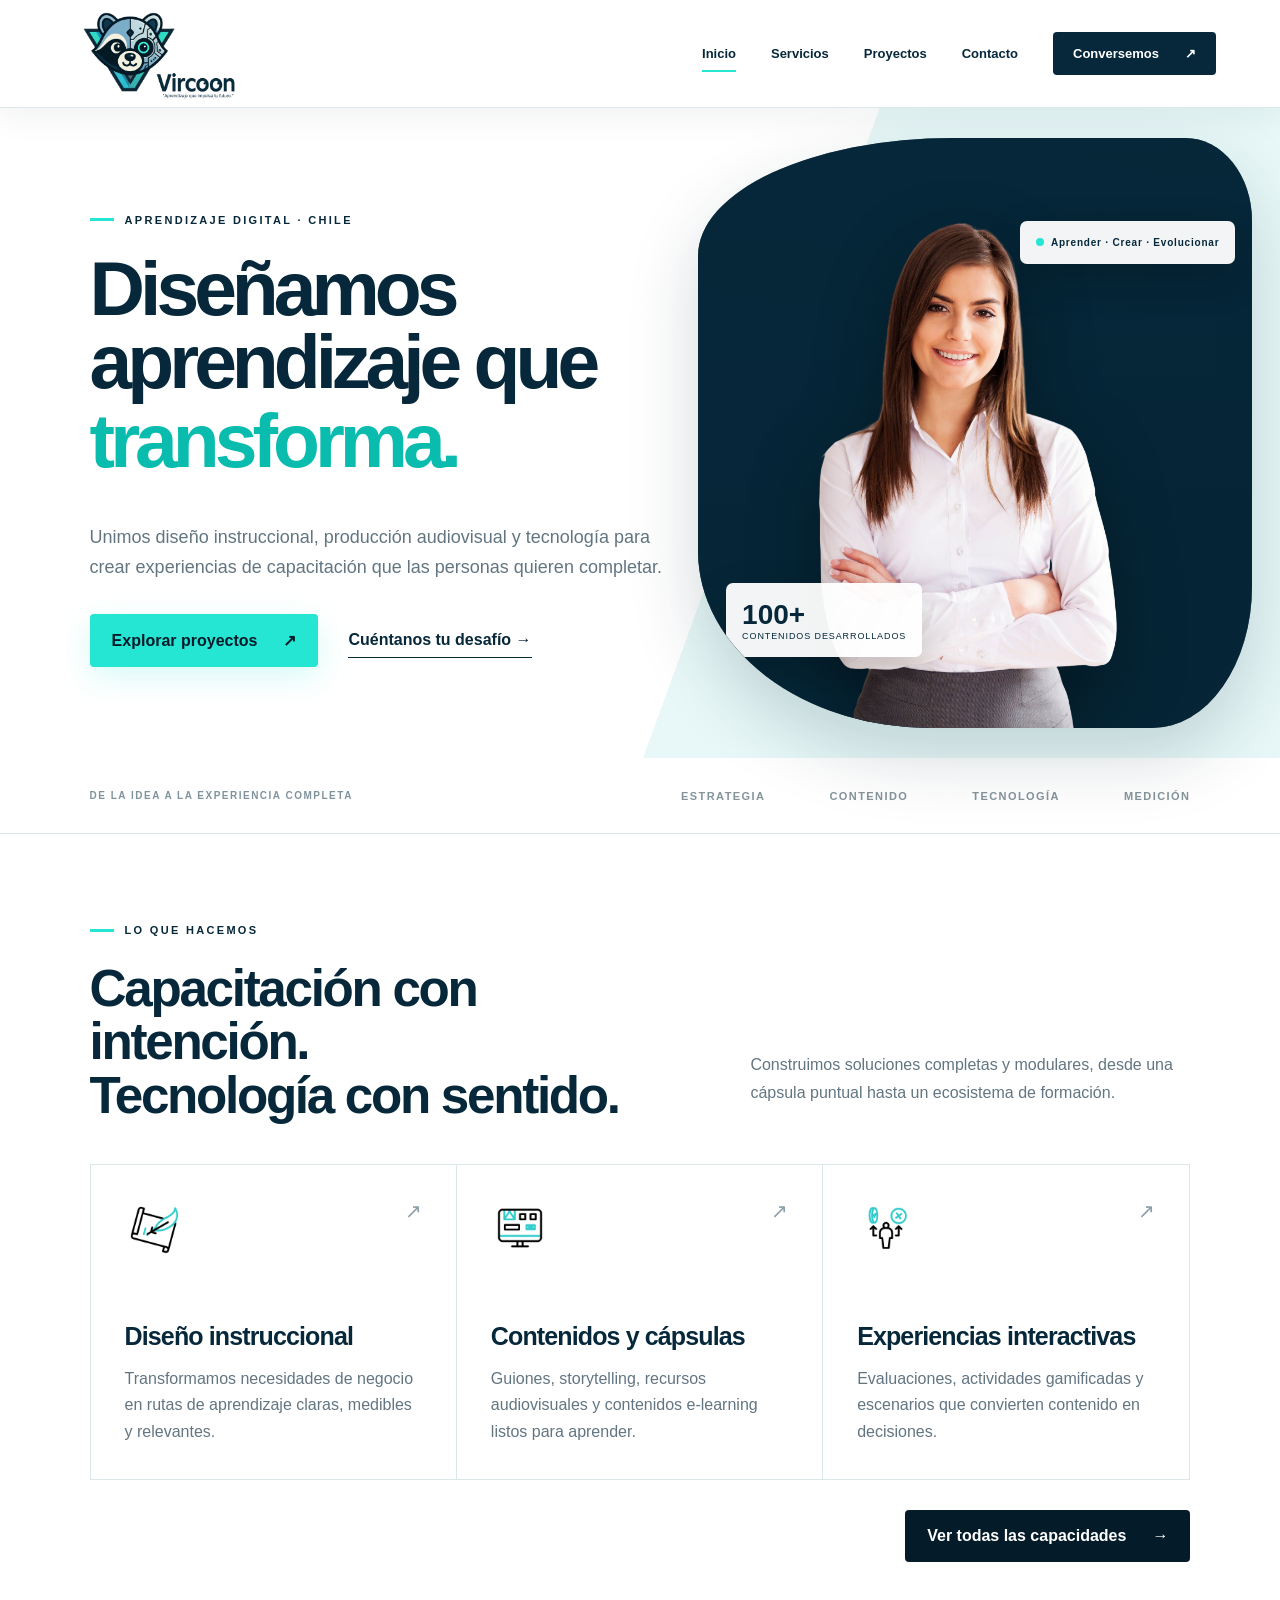
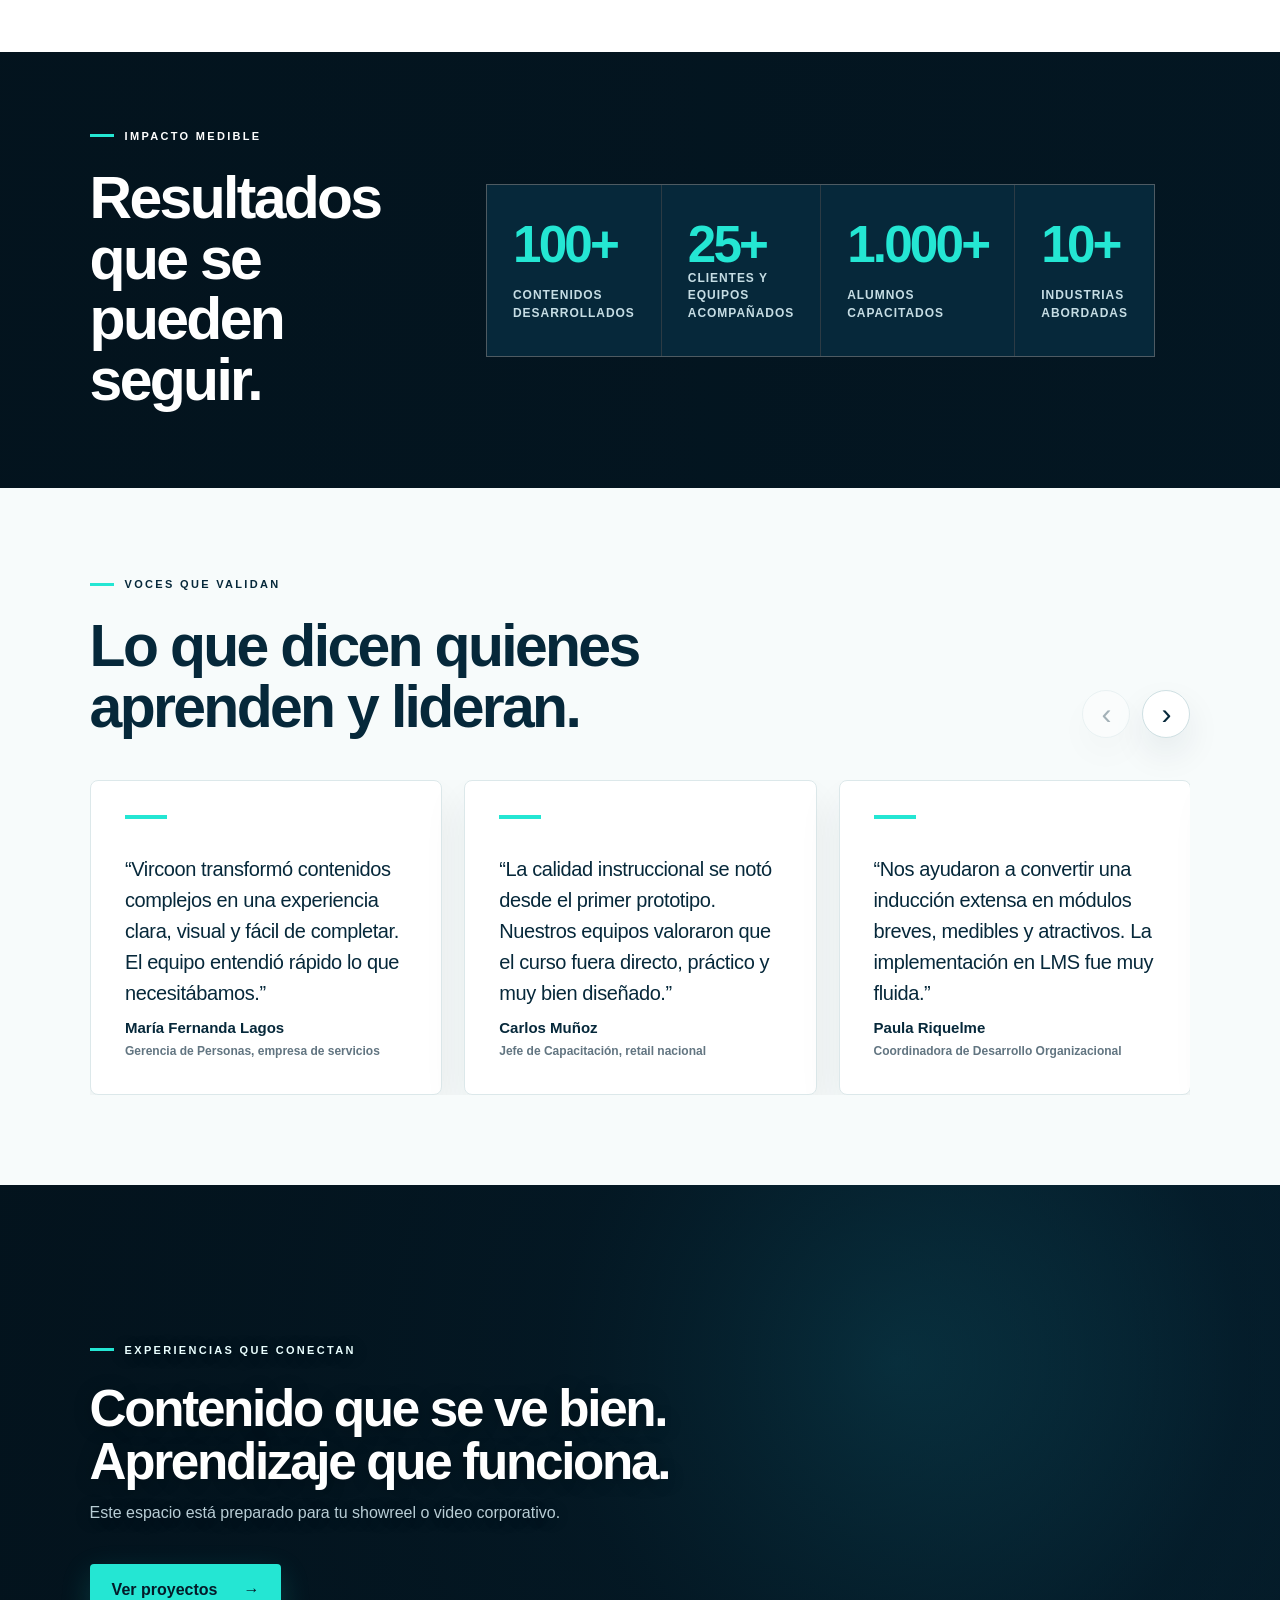
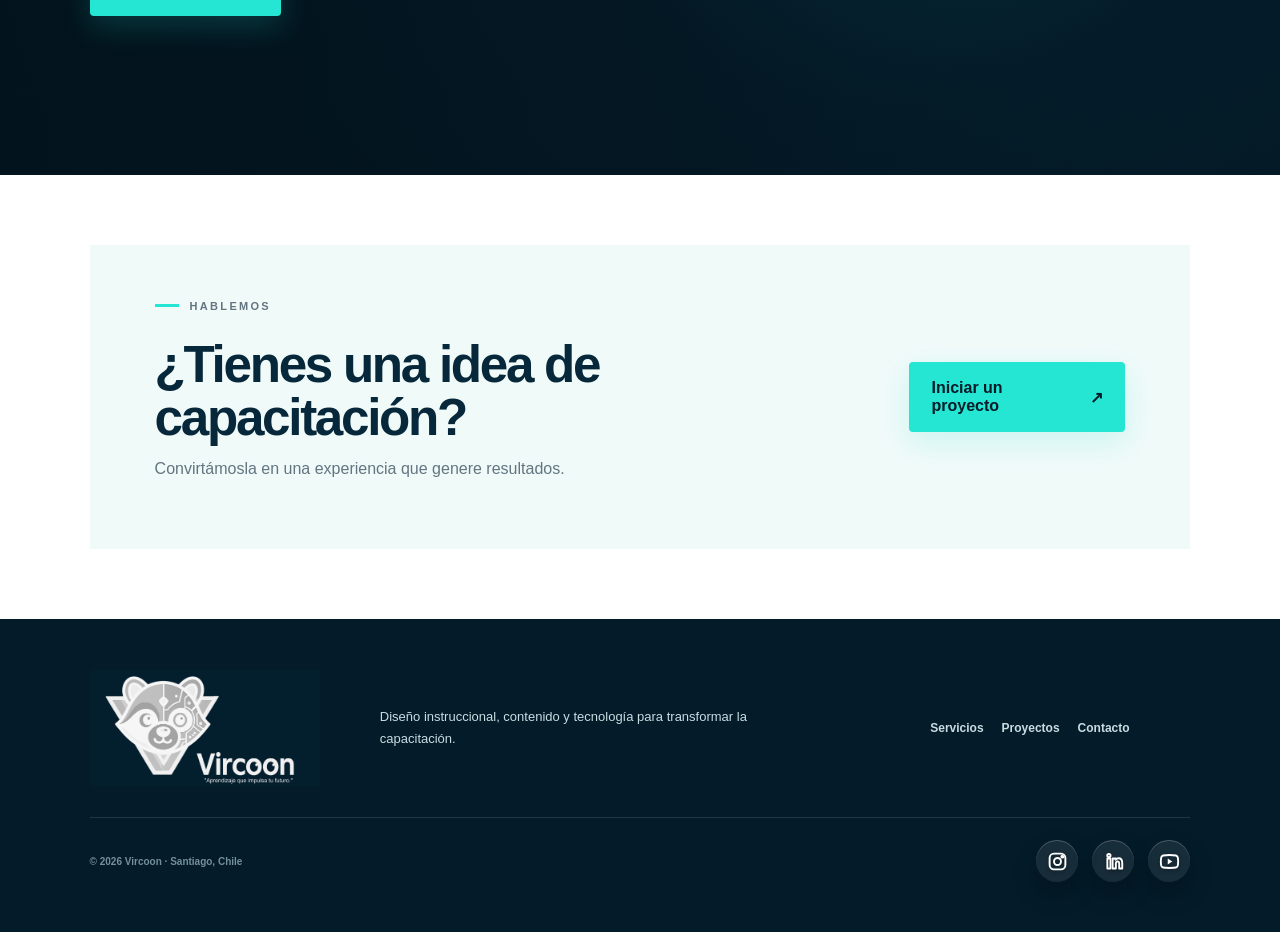
==== index.html @ 0730513b "PrimerCommit" ====
<!doctype html><html lang="es"><head><meta charset="utf-8"><meta name="viewport" content="width=device-width,initial-scale=1"><title>Vircoon | Aprendizaje que impulsa tu futuro</title><meta name="description" content="Diseño instruccional, contenidos, gamificación y tecnología para capacitación corporativa."><link rel="stylesheet" href="css/styles.css"><link rel="icon" href="images/vircoon-logo.png"></head><body><div class="site-wrap">
<header class="site-header"><a href="index.html" class="brand"><img src="images/vircoon-logo.png" alt="Vircoon — Aprendizaje que impulsa tu futuro"></a><button class="menu-button" aria-expanded="false" aria-label="Abrir menú"><span></span><span></span></button><nav aria-label="Navegación principal"><a class="active" href="index.html">Inicio</a><a href="servicios.html">Servicios</a><a href="proyectos.html">Proyectos</a><a href="contacto.html">Contacto</a><a class="nav-cta" href="contacto.html">Conversemos <span>↗</span></a></nav></header>
<main><section class="hero"><div class="hero-copy reveal"><p class="eyebrow"><span></span> APRENDIZAJE DIGITAL · CHILE</p><h1>Diseñamos aprendizaje que <em><span class="rotating-word" aria-live="polite"><span class="rotating-word-current">transforma.</span></span></em></h1><p class="lead">Unimos diseño instruccional, producción audiovisual y tecnología para crear experiencias de capacitación que las personas quieren completar.</p><div class="actions"><a class="button primary" href="proyectos.html">Explorar proyectos <span>↗</span></a><a class="text-link" href="contacto.html">Cuéntanos tu desafío <span>→</span></a></div></div><div class="hero-stage reveal delay"><video class="hero-background-video" autoplay muted loop playsinline aria-hidden="true"><source src="videos/hero-office.mp4" type="video/mp4"></video><img class="hero-person" src="images/vircoon-hero-person.png" alt="Profesional de Vircoon"><div class="floating-tag tag-one"><b>100+</b><span>contenidos desarrollados</span></div><div class="floating-tag tag-two"><i></i> Aprender · Crear · Evolucionar</div></div></section>
<section class="trust-strip"><p>De la idea a la experiencia completa</p><div><span>ESTRATEGIA</span><span>CONTENIDO</span><span>TECNOLOGÍA</span><span>MEDICIÓN</span></div></section>
<section class="section compact"><div class="section-heading"><div><p class="eyebrow"><span></span> LO QUE HACEMOS</p><h2>Capacitación con intención.<br>Tecnología con sentido.</h2></div><p>Construimos soluciones completas y modulares, desde una cápsula puntual hasta un ecosistema de formación.</p></div><div class="capability-grid"><article class="capability-card"><div class="card-top"><img class="card-icon" src="images/icon-diseno-instruccional.gif" alt="Icono de diseño instruccional"><span>↗</span></div><h3>Diseño instruccional</h3><p>Transformamos necesidades de negocio en rutas de aprendizaje claras, medibles y relevantes.</p></article><article class="capability-card"><div class="card-top"><img class="card-icon" src="images/icon-contenidos-capsulas.gif" alt="Icono de contenidos y cápsulas"><span>↗</span></div><h3>Contenidos y cápsulas</h3><p>Guiones, storytelling, recursos audiovisuales y contenidos e-learning listos para aprender.</p></article><article class="capability-card"><div class="card-top"><img class="card-icon" src="images/icon-experiencias-interactivas.gif" alt="Icono de experiencias interactivas"><span>↗</span></div><h3>Experiencias interactivas</h3><p>Evaluaciones, actividades gamificadas y escenarios que convierten contenido en decisiones.</p></article></div><div class="section-action"><a class="button dark" href="servicios.html">Ver todas las capacidades <span>→</span></a></div></section>
<section class="stats-band" aria-labelledby="stats-title"><video class="stats-background-video" autoplay muted loop playsinline aria-hidden="true"><source src="videos/video-comentarios.mp4" type="video/mp4"></video><div class="stats-shade"></div><div class="stats-heading"><p class="eyebrow"><span></span> IMPACTO MEDIBLE</p><h2 id="stats-title">Resultados que se pueden seguir.</h2></div><div class="stats-grid"><article><strong>100+</strong><span>Contenidos desarrollados</span></article><article><strong>25+</strong><span>Clientes y equipos acompañados</span></article><article><strong>1.000+</strong><span>Alumnos capacitados</span></article><article><strong>10+</strong><span>Industrias abordadas</span></article></div></section>
<section class="testimonials-section" aria-labelledby="testimonials-title"><div class="testimonials-top"><div><p class="eyebrow"><span></span> VOCES QUE VALIDAN</p><h2 id="testimonials-title">Lo que dicen quienes aprenden y lideran.</h2></div><div class="testimonial-controls"><button class="carousel-button" type="button" data-testimonial-prev aria-label="Comentario anterior">‹</button><button class="carousel-button" type="button" data-testimonial-next aria-label="Comentario siguiente">›</button></div></div><div class="testimonial-viewport"><div class="testimonial-track"><article class="testimonial-card"><p>“Vircoon transformó contenidos complejos en una experiencia clara, visual y fácil de completar. El equipo entendió rápido lo que necesitábamos.”</p><div><strong>María Fernanda Lagos</strong><span>Gerencia de Personas, empresa de servicios</span></div></article><article class="testimonial-card"><p>“La calidad instruccional se notó desde el primer prototipo. Nuestros equipos valoraron que el curso fuera directo, práctico y muy bien diseñado.”</p><div><strong>Carlos Muñoz</strong><span>Jefe de Capacitación, retail nacional</span></div></article><article class="testimonial-card"><p>“Nos ayudaron a convertir una inducción extensa en módulos breves, medibles y atractivos. La implementación en LMS fue muy fluida.”</p><div><strong>Paula Riquelme</strong><span>Coordinadora de Desarrollo Organizacional</span></div></article><article class="testimonial-card"><p>“El enfoque mezcló pedagogía, narrativa y tecnología sin perder foco en el negocio. Fue una colaboración ordenada y muy profesional.”</p><div><strong>Andrés Valdés</strong><span>Subgerencia de Operaciones, industria financiera</span></div></article><article class="testimonial-card"><p>“Los contenidos quedaron modernos y cercanos. Logramos mejorar la participación y contar con recursos reutilizables para futuras capacitaciones.”</p><div><strong>Constanza Herrera</strong><span>Líder de Academia Corporativa</span></div></article></div></div></section>
<section class="video-band"><video autoplay muted loop playsinline><source src="videos/showreel.mp4" type="video/mp4"></video><div class="video-shade"></div><div class="video-content"><p class="eyebrow light"><span></span> EXPERIENCIAS QUE CONECTAN</p><h2>Contenido que se ve bien.<br>Aprendizaje que funciona.</h2><p>Este espacio está preparado para tu showreel o video corporativo.</p><a href="proyectos.html" class="button primary video-button">Ver proyectos <span>→</span></a></div></section>
<section class="cta-panel"><div><p class="eyebrow"><span></span> HABLEMOS</p><h2>¿Tienes una idea de capacitación?</h2><p>Convirtámosla en una experiencia que genere resultados.</p></div><a href="contacto.html" class="button primary">Iniciar un proyecto <span>↗</span></a></section></main>
<footer><a href="index.html" class="footer-brand"><img src="images/vircoon-footer-logo.png" alt="Vircoon"></a><p>Diseño instruccional, contenido y tecnología para transformar la capacitación.</p><div><a href="servicios.html">Servicios</a><a href="proyectos.html">Proyectos</a><a href="contacto.html">Contacto</a></div><div class="footer-bottom"><small>© 2026 Vircoon · Santiago, Chile</small><div class="footer-social" aria-label="Redes sociales"><a class="social-link" href="#" aria-label="Instagram"><svg viewBox="0 0 24 24" aria-hidden="true"><rect x="3" y="3" width="18" height="18" rx="5"></rect><circle cx="12" cy="12" r="4"></circle><circle cx="17.5" cy="6.5" r="1.1"></circle></svg></a><a class="social-link" href="#" aria-label="LinkedIn"><svg viewBox="0 0 24 24" aria-hidden="true"><path d="M4.98 8.5H8.5V20H4.98z"></path><circle cx="6.74" cy="5.25" r="1.9"></circle><path d="M11 8.5h3.35v1.57c.5-.92 1.73-1.82 3.55-1.82 3.8 0 4.1 2.5 4.1 5.75V20h-3.52v-5.3c0-1.26-.03-2.88-1.76-2.88-1.76 0-2.03 1.37-2.03 2.8V20H11z"></path></svg></a><a class="social-link" href="#" aria-label="YouTube"><svg viewBox="0 0 24 24" aria-hidden="true"><path d="M21.4 7.2a3 3 0 0 0-2.1-2.1C17.45 4.6 12 4.6 12 4.6s-5.45 0-7.3.5a3 3 0 0 0-2.1 2.1A31.2 31.2 0 0 0 2.1 12c0 1.62.17 3.23.5 4.8a3 3 0 0 0 2.1 2.1c1.85.5 7.3.5 7.3.5s5.45 0 7.3-.5a3 3 0 0 0 2.1-2.1c.33-1.57.5-3.18.5-4.8 0-1.62-.17-3.23-.5-4.8Z"></path><path d="m10 15.3 5.2-3.3L10 8.7z" class="social-play"></path></svg></a></div></div></footer></div><script src="js/script.js"></script></body></html>
---- css/styles.css ----
:root{--ink:#06283a;--navy:#041b29;--navy2:#07344b;--aqua:#24e6d3;--cyan:#50cce8;--ice:#eaf8fa;--muted:#627581;--line:#dce7ea;--white:#fff}*{box-sizing:border-box}html{scroll-behavior:smooth}body{margin:0;background:#fff;color:var(--ink);font-family:Arial,Helvetica,sans-serif}a{text-decoration:none;color:inherit}button,input,select,textarea{font:inherit}.site-wrap{min-height:100vh;overflow:hidden;padding-top:108px}.site-header{height:94px;padding:0 clamp(24px,5vw,76px);display:flex;align-items:center;justify-content:space-between;border-bottom:1px solid var(--line);background:rgba(255,255,255,.94);backdrop-filter:blur(15px);position:fixed;top:0;left:0;right:0;width:100%;z-index:80;background:rgba(255,255,255,.86);box-shadow:0 10px 30px rgba(6,40,58,.06)}.brand{display:flex;align-items:center;gap:12px}.brand img{width:58px;height:50px;object-fit:cover;object-position:0 40%;border-radius:12px}.brand span{display:flex;flex-direction:column}.brand b{font-size:23px;letter-spacing:-.04em}.brand small{font-size:8px;font-weight:700;letter-spacing:.08em;color:#486a79}.site-header nav{display:flex;align-items:center;gap:35px;font-size:13px;font-weight:700}.site-header nav>a:not(.nav-cta){padding:38px 0;position:relative}.site-header nav>a.active:after{content:"";position:absolute;bottom:27px;left:0;right:0;height:2px;background:var(--aqua)}.nav-cta,.button{display:inline-flex;align-items:center;justify-content:center;gap:26px;border:0;cursor:pointer;font-weight:800}.nav-cta{background:var(--ink);color:white;padding:14px 20px;border-radius:4px}.menu-button{display:none;background:none;border:0;padding:10px}.menu-button span{display:block;width:25px;height:2px;margin:5px;background:var(--ink)}
.hero{min-height:650px;display:grid;grid-template-columns:1.08fr .92fr;padding-left:clamp(25px,7vw,110px);background:linear-gradient(110deg,#fff 0 58%,#e8f8f8 58%);position:relative}.hero-copy{padding:105px 50px 90px 0;display:flex;flex-direction:column;align-items:flex-start;justify-content:center}.eyebrow{font-size:11px;font-weight:900;letter-spacing:.21em;margin:0 0 26px;display:flex;align-items:center;gap:11px}.eyebrow span{width:24px;height:3px;background:var(--aqua);display:inline-block}.hero h1,.page-hero h1,.contact-intro h1{font-size:clamp(49px,6vw,82px);line-height:.96;letter-spacing:-.065em;margin:0;max-width:800px}.hero h1 em,.page-hero h1 em,.contact-intro h1 em{font-style:normal;color:#09bcae}.lead{font-size:18px;line-height:1.65;color:var(--muted);max-width:610px;margin:32px 0}.actions{display:flex;gap:30px;align-items:center}.button{padding:17px 22px;border-radius:4px}.button.primary{background:var(--aqua);color:var(--navy);box-shadow:0 10px 30px rgba(36,230,211,.18)}.button.dark{background:var(--navy);color:#fff}.text-link{font-weight:800;border-bottom:1px solid var(--ink);padding:8px 0}.hero-stage{position:relative;min-height:610px;display:flex;align-items:center;justify-content:center;background:linear-gradient(145deg,var(--navy),#0c4159);overflow:hidden}.stage-grid{position:absolute;inset:0;background-image:linear-gradient(rgba(77,224,215,.08) 1px,transparent 1px),linear-gradient(90deg,rgba(77,224,215,.08) 1px,transparent 1px);background-size:55px 55px;mask-image:linear-gradient(to bottom,black,transparent)}.hero-stage>img{width:min(68%,440px);filter:drop-shadow(0 26px 30px rgba(0,0,0,.35));position:relative;z-index:2}.stage-orbit{position:absolute;border:1px solid rgba(67,224,213,.25);border-radius:50%}.orbit-one{width:500px;height:500px}.orbit-two{width:350px;height:350px}.floating-tag{position:absolute;z-index:3;background:rgba(255,255,255,.95);box-shadow:0 15px 40px rgba(0,0,0,.2);padding:16px;border-radius:7px;display:flex}.tag-one{left:5%;bottom:12%;flex-direction:column}.tag-one b{font-size:28px}.tag-one span{font-size:9px;text-transform:uppercase;letter-spacing:.1em}.tag-two{right:3%;top:14%;font-size:10px;font-weight:800;letter-spacing:.08em;align-items:center;gap:7px}.tag-two i{width:8px;height:8px;border-radius:50%;background:var(--aqua)}.reveal{animation:rise .8s ease both}.delay{animation-delay:.12s}@keyframes rise{from{opacity:0;transform:translateY(20px)}to{opacity:1;transform:none}}
.trust-strip{padding:22px clamp(25px,7vw,110px);display:flex;justify-content:space-between;gap:30px;border-bottom:1px solid var(--line);align-items:center}.trust-strip p{font-size:10px;font-weight:800;letter-spacing:.15em;color:#80939c;text-transform:uppercase}.trust-strip div{display:flex;gap:clamp(25px,5vw,75px);color:#84949b;font-size:11px;letter-spacing:.13em;font-weight:900}.section{padding:90px clamp(25px,7vw,110px)}.section-heading{display:flex;align-items:end;justify-content:space-between;gap:50px;margin-bottom:42px}.section-heading h2,.video-content h2,.process h2,.cta-panel h2{font-size:clamp(35px,4vw,58px);line-height:1.04;letter-spacing:-.045em;margin:0}.section-heading>p{max-width:440px;color:var(--muted);line-height:1.7}.capability-grid{display:grid;grid-template-columns:repeat(3,1fr);border:1px solid var(--line)}.capability-card{padding:34px;min-height:270px;border-right:1px solid var(--line);transition:.3s}.capability-card:last-child{border:0}.capability-card:hover{background:var(--ice);transform:translateY(-4px)}.card-top{display:flex;justify-content:space-between;color:#8ba0a9}.card-top small{font-weight:900}.card-icon{width:58px;height:58px;object-fit:contain;display:block}.card-top span{font-size:20px}.capability-card h3{font-size:25px;letter-spacing:-.035em;margin:65px 0 15px}.capability-card p{color:var(--muted);line-height:1.65;margin:0}.section-action{text-align:right;margin-top:30px}.video-band{min-height:590px;position:relative;background:radial-gradient(circle at 70% 30%,#12647a 0,#06283a 35%,#03131d 100%);display:flex;align-items:center;padding:70px clamp(25px,7vw,110px);color:white;overflow:hidden}.video-band:after{content:"";position:absolute;width:560px;height:560px;border:1px solid rgba(56,237,221,.24);border-radius:50%;right:5%;top:-100px;box-shadow:0 0 0 80px rgba(56,237,221,.03),0 0 0 160px rgba(56,237,221,.02)}.video-band video{position:absolute;inset:0;width:100%;height:100%;object-fit:cover;opacity:.35}.video-shade{position:absolute;inset:0;background:linear-gradient(90deg,rgba(3,19,29,.94),rgba(3,19,29,.35))}.video-content{position:relative;z-index:2;max-width:740px}.eyebrow.light{color:#eaffff}.video-content p:not(.eyebrow){color:#b8cdd5}.circle-link{position:absolute;left:calc(100% + 80px);top:50%;width:76px;height:76px;border-radius:50%;display:grid;place-items:center;background:var(--aqua);color:var(--navy)}.cta-panel{margin:70px clamp(25px,7vw,110px);background:#f0faf9;padding:55px 65px;display:flex;align-items:center;justify-content:space-between;gap:30px}.cta-panel p{color:var(--muted)}footer{background:var(--navy);color:#c9dce2;padding:50px clamp(25px,7vw,110px);display:grid;grid-template-columns:1fr 2fr 1fr;gap:30px;align-items:center}footer .footer-brand img{width:150px;filter:brightness(0) invert(1);opacity:.95}footer p{max-width:440px;font-size:13px;line-height:1.7}footer div{display:flex;gap:18px;font-size:12px;font-weight:700}footer small{grid-column:1/-1;border-top:1px solid rgba(255,255,255,.12);padding-top:22px;color:#73909c}
.page-hero{padding:90px clamp(25px,9vw,145px);background:linear-gradient(115deg,#fff 50%,var(--ice));min-height:480px;display:flex;flex-direction:column;justify-content:center}.page-hero h1{font-size:clamp(52px,6.5vw,88px)}.page-hero>p:last-child,.page-hero-copy>p:last-child{max-width:650px;color:var(--muted);font-size:18px;line-height:1.65;margin-top:25px}.page-hero.page-hero-visual{display:grid;grid-template-columns:minmax(0,1.05fr) minmax(320px,.95fr);align-items:center;gap:clamp(34px,6vw,90px);padding-right:clamp(25px,6vw,95px)}.page-hero-image{align-self:stretch;min-height:590px;display:flex;align-items:flex-end;justify-content:center;position:relative;overflow:visible}.page-hero-image:before{content:"";position:absolute;inset:7% 0 0;background:#eaf8fa;border-radius:46% 38% 18% 26% / 20% 24% 16% 18%;box-shadow:0 24px 60px rgba(6,40,58,.09)}.page-hero-image img{position:relative;z-index:1;width:clamp(790px,58vw,860px);min-width:790px;height:auto;max-width:none;max-height:none;object-fit:contain;object-position:bottom center;filter:drop-shadow(0 22px 24px rgba(6,40,58,.18))}.services-grid{padding:70px clamp(25px,7vw,110px);display:grid;grid-template-columns:repeat(3,1fr);gap:1px;background:var(--line)}.service-card{background:#fff;padding:38px;min-height:440px;position:relative}.service-card:hover{background:#f4fbfb}.service-number{position:absolute;right:30px;top:25px;font-size:55px;font-weight:900;color:#e6f1f2}.service-card>small,.project-copy>small{color:#08a99c;text-transform:uppercase;letter-spacing:.16em;font-weight:900}.service-card h2{font-size:29px;letter-spacing:-.04em;margin:45px 0 15px}.service-card p{color:var(--muted);line-height:1.6}.service-card ul{list-style:none;padding:20px 0 0;margin:20px 0 0;border-top:1px solid var(--line)}.service-card li{margin:11px 0;font-size:13px;font-weight:700}.service-card li span{color:#00bbaa;margin-right:10px}.process{background:var(--navy);color:#fff;padding:80px clamp(25px,7vw,110px);display:grid;grid-template-columns:1fr 1.4fr;gap:80px}.process ol{list-style:none;padding:0;margin:0;display:grid;grid-template-columns:1fr 1fr}.process li{border-top:1px solid rgba(255,255,255,.18);padding:25px 15px 25px 0;display:flex;gap:20px}.process li b{color:var(--aqua)}.process li span{display:flex;flex-direction:column;color:#91aab4;font-size:13px}.process li strong{color:white;font-size:18px;margin-bottom:7px}
.project-list{padding:40px clamp(25px,7vw,110px) 80px}.project-row{display:grid;grid-template-columns:1fr 1fr;min-height:410px;border-bottom:1px solid var(--line);padding:38px 0;gap:70px;align-items:center}.project-row:nth-child(even) .project-visual{order:2}.project-visual{position:relative;overflow:hidden;background:var(--navy);display:grid;place-items:center;aspect-ratio:16/9;min-height:auto;border:10px solid #fff;border-radius:10px;box-shadow:0 24px 55px rgba(6,40,58,.18),0 0 0 1px rgba(6,40,58,.08)}.project-visual>span{position:absolute;left:25px;top:20px;color:white;font-size:12px;font-weight:900;z-index:2;text-shadow:0 2px 12px rgba(0,0,0,.45)}.project-video{position:absolute;inset:0;width:100%;height:100%;object-fit:contain;display:block;background:var(--navy);user-select:none;-webkit-user-drag:none}.project-visual:after{content:"";position:absolute;inset:0;background:linear-gradient(180deg,rgba(4,27,41,.28),rgba(4,27,41,.08));pointer-events:none;z-index:1}.v2{background:#18cdbc}.v3{background:#dff5f3}.v4{background:#0a4b60}.mock-ui{width:68%;height:60%;background:rgba(255,255,255,.95);border-radius:8px;padding:15px;box-shadow:0 30px 45px rgba(0,0,0,.22);transform:rotate(-3deg)}.mock-ui i{display:block;height:12%;background:#dcecef;margin-bottom:12px}.mock-ui i:nth-child(2){height:42%;background:linear-gradient(135deg,#07344b,#28d9ca)}.mock-ui i:nth-child(3){width:55%}.project-copy{display:flex;flex-direction:column;justify-content:center;align-items:flex-start}.project-copy h2{font-size:42px;letter-spacing:-.045em;margin:17px 0}.project-copy p{color:var(--muted);line-height:1.7;max-width:520px}.project-copy b{font-size:11px;letter-spacing:.08em;margin:16px 0 28px}.project-copy a{font-weight:900;border-bottom:2px solid var(--aqua);padding-bottom:7px}.video-band.small{min-height:400px}
.contact-layout{min-height:720px;display:grid;grid-template-columns:.9fr 1.1fr;background:linear-gradient(115deg,var(--ice) 0 45%,#fff 45%);padding:80px clamp(25px,8vw,130px);gap:100px}.contact-intro h1{font-size:clamp(47px,5.5vw,74px)}.contact-intro>p:not(.eyebrow){color:var(--muted);font-size:17px;line-height:1.7}.contact-details{margin-top:45px;display:grid;gap:24px}.contact-details div{display:flex;flex-direction:column;gap:7px}.contact-details small{font-size:9px;letter-spacing:.18em;font-weight:900;color:#77909a}.contact-details a,.contact-details span{font-weight:800}.contact-form{background:white;padding:40px;box-shadow:0 25px 70px rgba(4,40,58,.1);display:flex;flex-direction:column;gap:22px}.form-row{display:grid;grid-template-columns:1fr 1fr;gap:18px}.contact-form label{font-size:11px;font-weight:900;letter-spacing:.06em;text-transform:uppercase}.contact-form input,.contact-form select,.contact-form textarea{display:block;width:100%;margin-top:9px;border:1px solid #cadadd;background:#fbfdfd;padding:14px;color:var(--ink);outline:none;text-transform:none;letter-spacing:normal}.contact-form input:focus,.contact-form select:focus,.contact-form textarea:focus{border-color:#09bcae;box-shadow:0 0 0 3px rgba(36,230,211,.12)}.contact-form textarea{resize:vertical}.contact-form .button{align-self:flex-start}.form-note{color:#087f77;font-size:12px;font-weight:700}
@media(max-width:900px){.site-header{height:78px}.menu-button{display:block}.site-header nav{display:none;position:absolute;top:78px;left:0;right:0;background:white;padding:25px;box-shadow:0 25px 45px rgba(0,0,0,.12);flex-direction:column;align-items:stretch;gap:0}.site-header nav.open{display:flex}.site-header nav>a:not(.nav-cta){padding:15px}.hero{grid-template-columns:1fr;padding:0;background:white}.hero-copy{padding:70px 25px}.hero-stage{min-height:470px}.page-hero.page-hero-visual{grid-template-columns:1fr;padding:70px 25px 0}.page-hero-image{min-height:500px;margin-top:10px;overflow:hidden}.page-hero-image img{width:min(118vw,680px);min-width:520px;max-height:none}.trust-strip,.section-heading,.cta-panel{align-items:flex-start;flex-direction:column}.trust-strip div{flex-wrap:wrap}.capability-grid,.services-grid{grid-template-columns:1fr}.capability-card{border-right:0;border-bottom:1px solid var(--line)}.services-grid{padding:1px}.process,.contact-layout{grid-template-columns:1fr}.process ol{grid-template-columns:1fr}.project-row{grid-template-columns:1fr;gap:25px}.project-row:nth-child(even) .project-visual{order:0}.project-visual{min-height:auto}.contact-layout{background:var(--ice);padding:60px 25px;gap:45px}.circle-link{position:static;margin-top:28px}footer{grid-template-columns:1fr}.cta-panel{padding:38px;margin:40px 25px}}
@media(max-width:560px){.brand small{display:none}.hero h1,.page-hero h1{font-size:48px}.actions{align-items:flex-start;flex-direction:column}.trust-strip div{gap:18px}.section{padding:65px 25px}.capability-card{min-height:230px}.page-hero{padding:65px 25px;min-height:400px}.page-hero.page-hero-visual{padding:65px 25px 0}.page-hero-image{min-height:390px}.page-hero-image img{width:min(126vw,520px);min-width:440px;max-height:none}.service-card{min-height:auto}.form-row{grid-template-columns:1fr}.contact-form{padding:25px}.project-copy h2{font-size:34px}.process{padding:60px 25px}.video-band{padding:60px 25px}}
@media(prefers-reduced-motion:reduce){*{scroll-behavior:auto!important;animation:none!important;transition:none!important}}

/* Ajustes de marca y portada */
.site-header{height:108px}
.brand{display:block;width:198px;height:94px;overflow:visible}
.brand img{display:block;width:100%;height:100%;object-fit:contain;object-position:center;border-radius:0}
.brand span{display:none}
.hero-stage{background:#02131e}
.hero-stage:before{content:"";position:absolute;inset:0;background:linear-gradient(135deg,rgba(36,230,211,.06),transparent 44%),linear-gradient(0deg,rgba(0,0,0,.18),transparent);pointer-events:none}
.hero-stage>img.hero-person{position:absolute;z-index:2;bottom:0;left:50%;transform:translateX(-50%);width:auto;height:94%;max-width:92%;object-fit:contain;object-position:bottom center;filter:drop-shadow(0 24px 34px rgba(0,0,0,.35))}
.stage-grid,.stage-orbit{display:none}
.video-band:after{display:none}
.video-button{margin-top:26px}
footer .footer-brand{display:block;width:230px;height:118px;overflow:hidden;background:#031e2d}
footer .footer-brand img{display:block;width:100%;height:100%;object-fit:contain;object-position:center;filter:none;opacity:1}
@media(max-width:900px){.site-header{height:94px}.site-header nav{top:94px}.brand{width:170px;height:82px}.hero-stage>img.hero-person{height:92%}}
@media(max-width:560px){.brand{width:154px}.hero-stage>img.hero-person{height:88%;max-width:100%}footer .footer-brand{width:210px}}

/* Contenedor orgánico de la imagen principal */
.hero-stage{
  align-self:center;
  min-height:590px;
  margin:24px 28px 24px -34px;
  background:#06283a;
  border-radius:46% 12% 18% 42% / 20% 14% 24% 30%;
  box-shadow:0 28px 70px rgba(6,40,58,.18);
}
.hero-stage:before{
  background:linear-gradient(145deg,rgba(36,230,211,.08),transparent 46%),linear-gradient(20deg,rgba(2,19,30,.28),transparent 52%);
}
@media(max-width:900px){
  .hero-stage{min-height:500px;margin:0 22px 30px;border-radius:44% 48% 14% 16% / 18% 22% 12% 14%}
}
@media(max-width:560px){
  .hero-stage{min-height:450px;margin:0 12px 24px;border-radius:42% 45% 12% 14% / 16% 18% 9% 11%}
}

/* Video tecnológico con contraste controlado */
.video-band video{opacity:.52;filter:saturate(.78) brightness(.72) contrast(1.05)}
.video-band .video-shade{background:linear-gradient(90deg,rgba(3,19,29,.92) 0%,rgba(3,19,29,.78) 48%,rgba(3,19,29,.50) 100%)}
.video-band .video-content{text-shadow:0 2px 18px rgba(0,0,0,.28)}
.video-band .video-button{text-shadow:none}

/* Video ambiental del contenedor principal */
.hero-background-video{position:absolute;inset:0;width:100%;height:100%;object-fit:cover;z-index:0;opacity:.48;filter:saturate(.68) brightness(.78) contrast(1.03)}
.hero-stage:before{z-index:1;background:linear-gradient(90deg,rgba(6,40,58,.65),rgba(6,40,58,.48)),linear-gradient(180deg,rgba(2,19,30,.08),rgba(2,19,30,.30))}
.hero-stage>img.hero-person{z-index:2}
.hero-stage .floating-tag{z-index:3}
@media(prefers-reduced-motion:reduce){.hero-background-video{display:none}}

/* Estadisticas y testimonios */
.stats-band{padding:78px clamp(25px,7vw,110px);background:var(--navy);color:white;display:grid;grid-template-columns:.9fr 1.4fr;gap:clamp(36px,6vw,90px);align-items:center;position:relative;overflow:hidden}.stats-background-video{position:absolute;inset:0;width:100%;height:100%;object-fit:cover;opacity:.70;filter:saturate(.72) brightness(.62) contrast(1.08)}.stats-shade{position:absolute;inset:0;background:linear-gradient(90deg,rgba(3,19,29,.94) 0%,rgba(3,19,29,.78) 48%,rgba(3,19,29,.58) 100%)}.stats-heading,.stats-grid{position:relative;z-index:1}.stats-heading h2,.testimonials-top h2{font-size:clamp(34px,4.6vw,62px);line-height:1.03;letter-spacing:-.045em;margin:0}.stats-grid{display:grid;grid-template-columns:repeat(4,1fr);gap:1px;background:rgba(255,255,255,.16);border:1px solid rgba(255,255,255,.16)}.stats-grid article{background:#06283a;padding:34px 26px;min-height:170px;display:flex;flex-direction:column;justify-content:space-between}.stats-grid strong{font-size:clamp(38px,4vw,64px);letter-spacing:-.055em;color:var(--aqua);line-height:1}.stats-grid span{font-size:12px;line-height:1.45;font-weight:800;text-transform:uppercase;letter-spacing:.08em;color:#c6dde4}.testimonials-section{padding:90px clamp(25px,7vw,110px);background:#f7fbfb;overflow:hidden}.testimonials-top{display:flex;justify-content:space-between;align-items:flex-end;gap:34px;margin-bottom:42px}.testimonials-top>div:first-child{max-width:720px}.testimonial-controls{display:flex;gap:12px}.carousel-button{width:48px;height:48px;border:1px solid #cfe0e3;background:white;color:var(--ink);border-radius:50%;font-size:30px;line-height:1;cursor:pointer;display:grid;place-items:center;box-shadow:0 16px 35px rgba(6,40,58,.08);transition:.2s}.carousel-button:hover{background:var(--aqua);border-color:var(--aqua);transform:translateY(-2px)}.carousel-button:disabled{opacity:.35;cursor:not-allowed;transform:none}.testimonial-viewport{overflow:hidden}.testimonial-track{display:flex;gap:22px;transition:transform .45s ease;will-change:transform}.testimonial-card{flex:0 0 calc((100% - 44px)/3);background:white;border:1px solid #dce8ea;border-radius:8px;padding:34px;min-height:315px;display:flex;flex-direction:column;justify-content:space-between;box-shadow:0 18px 45px rgba(6,40,58,.07)}.testimonial-card p{font-size:20px;line-height:1.55;letter-spacing:-.02em;margin:0;color:var(--ink)}.testimonial-card strong{display:block;font-size:15px;margin-bottom:7px}.testimonial-card span{display:block;color:var(--muted);font-size:12px;line-height:1.45;font-weight:700}.testimonial-card:before{content:"";width:42px;height:4px;background:var(--aqua);display:block;margin-bottom:26px}@media(max-width:1000px){.stats-band{grid-template-columns:1fr}.stats-grid{grid-template-columns:repeat(2,1fr)}.testimonial-card{flex-basis:calc((100% - 22px)/2)}}@media(max-width:640px){.stats-band,.testimonials-section{padding:65px 25px}.stats-grid{grid-template-columns:1fr}.testimonials-top{align-items:flex-start;flex-direction:column}.testimonial-card{flex-basis:100%;min-height:340px}.carousel-button{width:44px;height:44px}}

/* Palabra rotatoria del hero */
.rotating-word{display:inline-block;position:relative;overflow:hidden;color:#09bcae;height:1.18em;line-height:1.08;min-width:7.5em;vertical-align:-.12em;padding-bottom:.08em}.rotating-word-current,.rotating-word-next{display:block;white-space:nowrap}.rotating-word-next{position:absolute;left:0;top:0}.rotating-word-current.is-exiting{animation:word-exit-up .78s cubic-bezier(.65,0,.35,1) forwards}.rotating-word-next.is-entering{animation:word-enter-up .78s cubic-bezier(.22,1,.36,1) forwards}@keyframes word-exit-up{from{opacity:1;transform:translateY(0)}to{opacity:0;transform:translateY(112%)}}@keyframes word-enter-up{from{opacity:0;transform:translateY(-112%)}to{opacity:1;transform:translateY(0)}}@media(max-width:560px){.rotating-word{min-width:0;width:100%}}@media(prefers-reduced-motion:reduce){.rotating-word{height:auto;overflow:visible}.rotating-word-current,.rotating-word-next{animation:none!important;position:static!important;transform:none!important;opacity:1!important}}

/* Redes sociales del footer */
.footer-bottom{grid-column:1/-1;border-top:1px solid rgba(255,255,255,.12);padding-top:22px;display:flex;align-items:center;justify-content:space-between;gap:22px}.footer-bottom small{border-top:0;padding-top:0;color:#73909c}.footer-social{display:flex;align-items:center;justify-content:flex-end;gap:14px}.footer-social .social-link{width:42px;height:42px;border-radius:50%;display:grid;place-items:center;color:white;background:rgba(255,255,255,.08);box-shadow:inset 0 1px 0 rgba(255,255,255,.22),0 12px 24px rgba(0,0,0,.22);transition:transform .2s ease,background .2s ease,box-shadow .2s ease}.footer-social .social-link:hover{transform:translateY(-2px);background:rgba(36,230,211,.18);box-shadow:inset 0 1px 0 rgba(255,255,255,.32),0 16px 30px rgba(0,0,0,.28)}.footer-social svg{width:21px;height:21px;fill:none;stroke:currentColor;stroke-width:1.9;stroke-linecap:round;stroke-linejoin:round;filter:drop-shadow(0 2px 2px rgba(0,0,0,.35))}.footer-social svg path,.footer-social svg rect,.footer-social svg circle{vector-effect:non-scaling-stroke}.footer-social .social-play{fill:currentColor;stroke:none}@media(max-width:560px){.footer-bottom{align-items:flex-start;flex-direction:column}.footer-social{justify-content:flex-start}}
@media(max-width:900px){.site-wrap{padding-top:94px}}
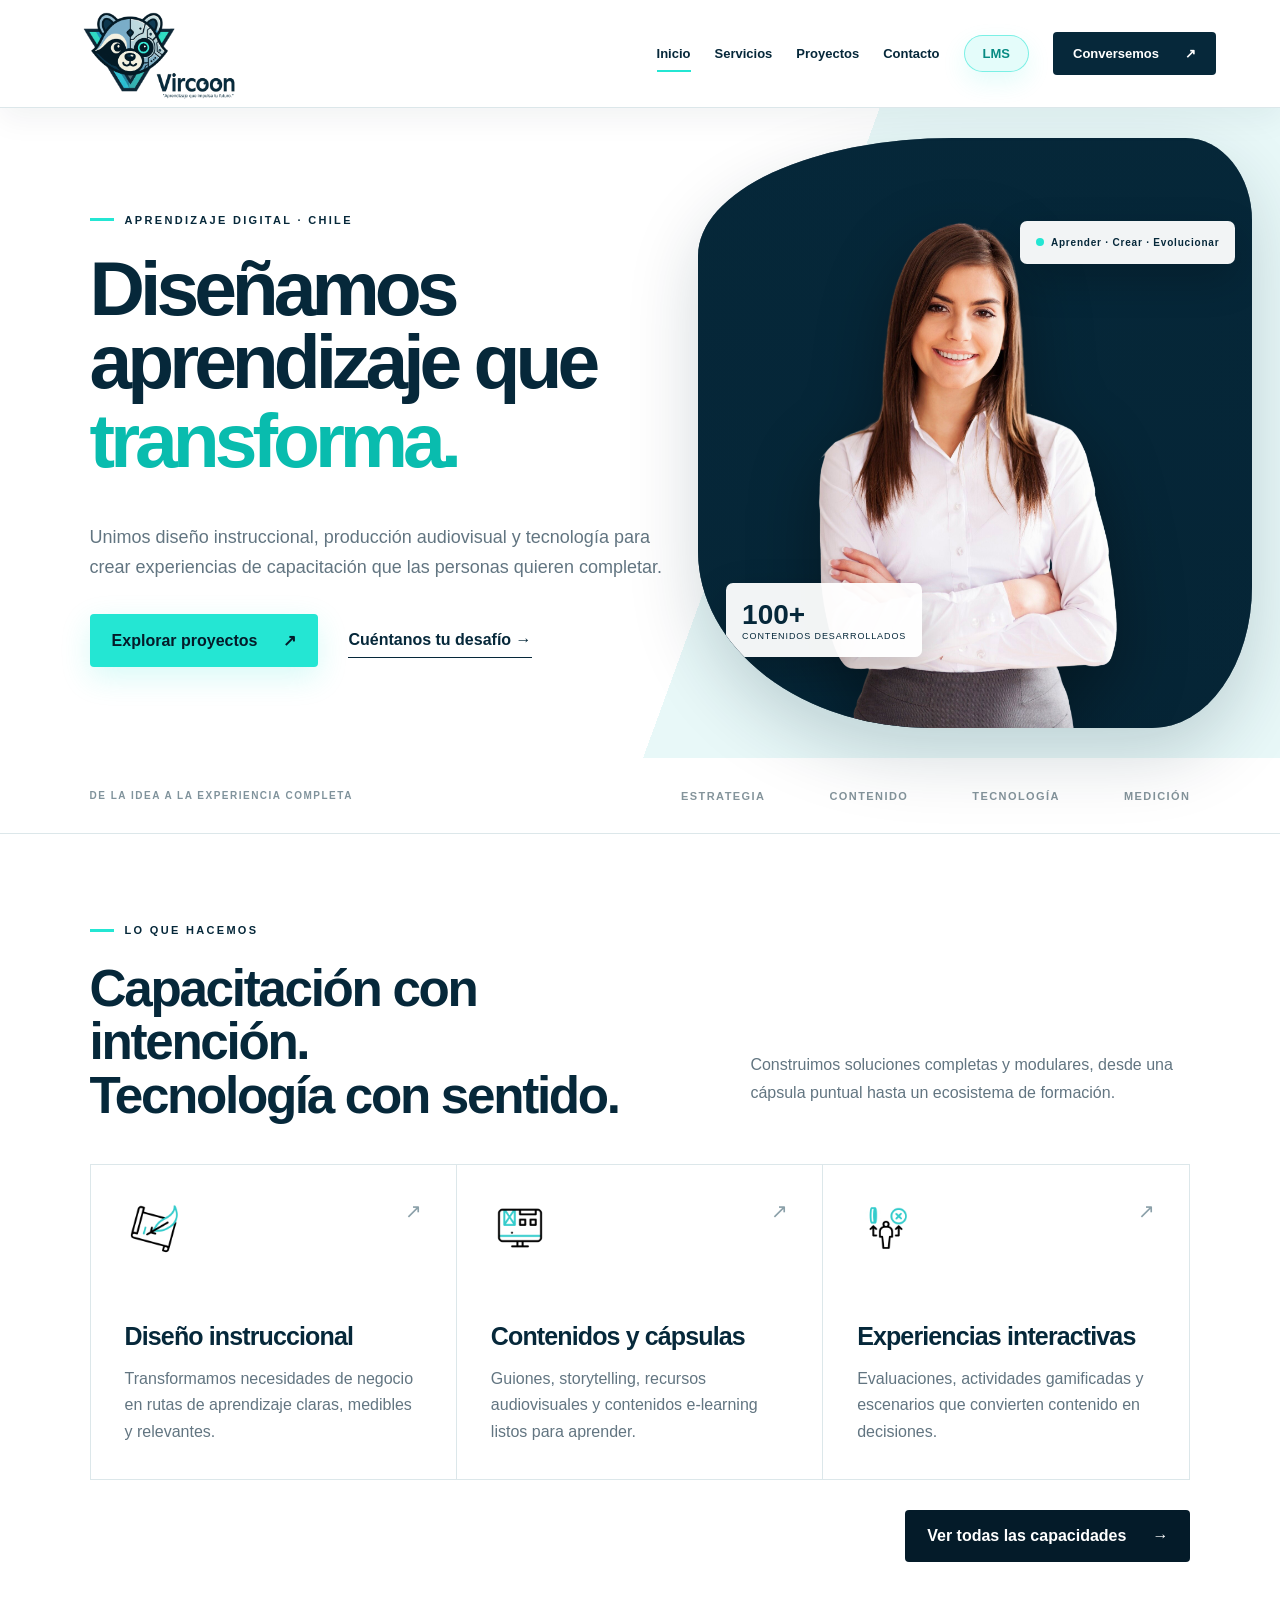
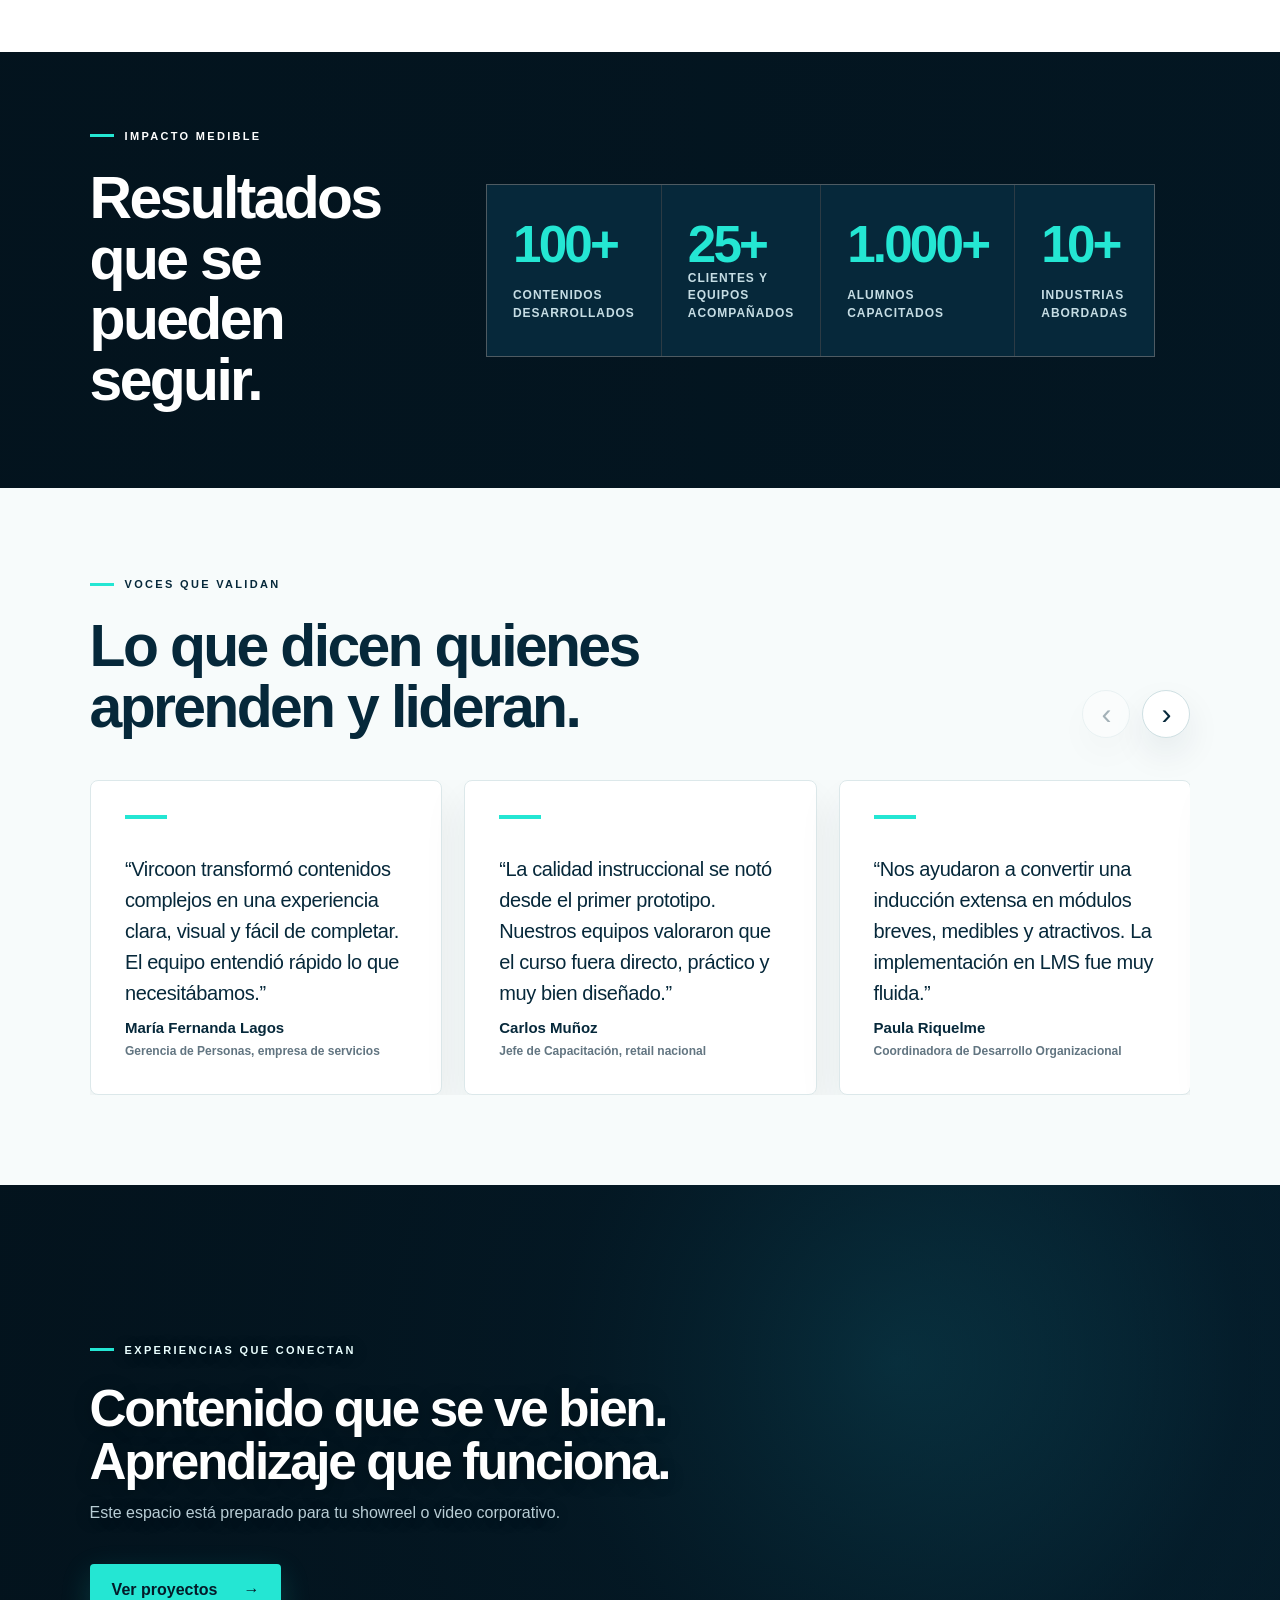
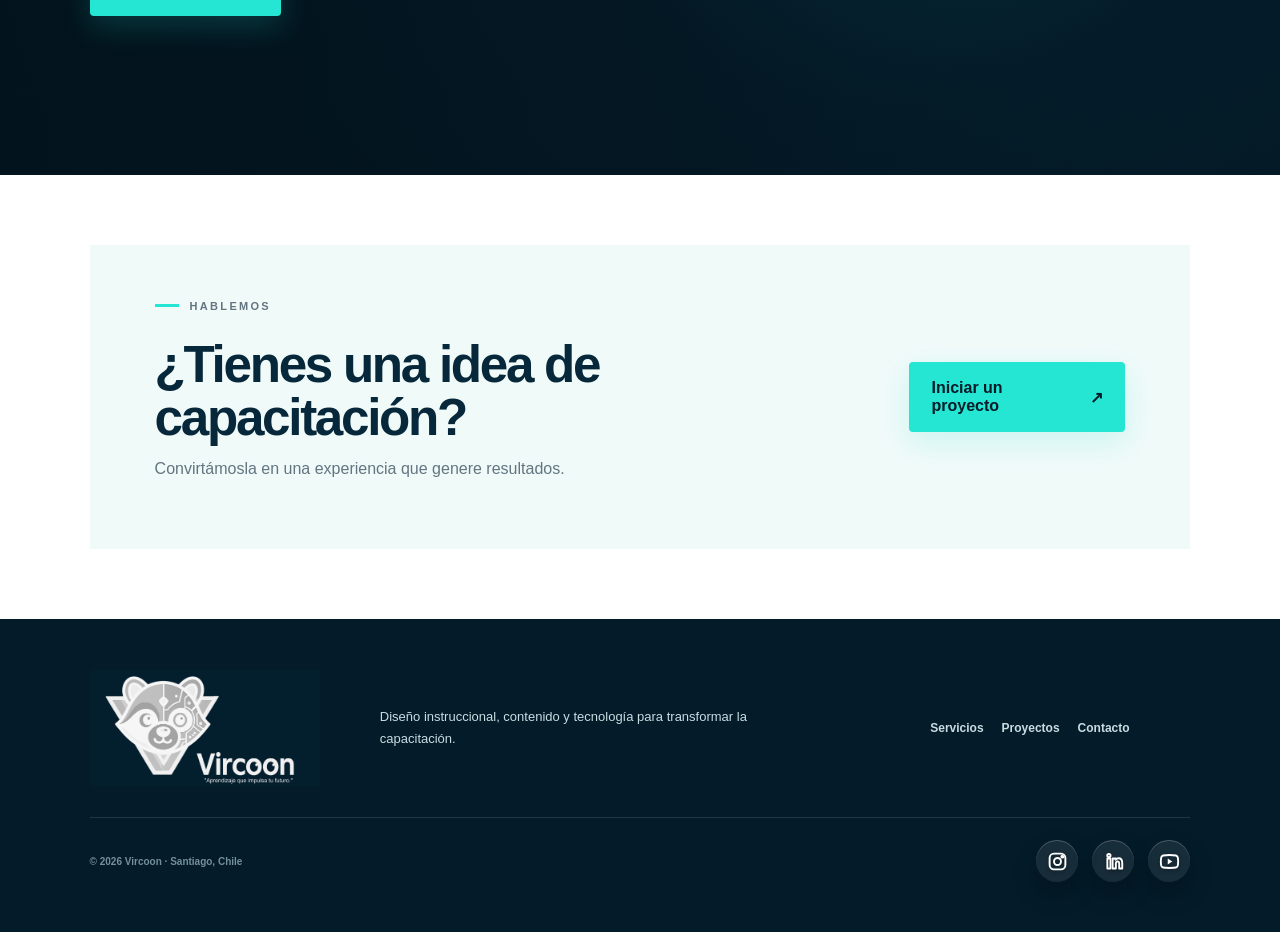
==== commit e32da6be: "CommitLMS" ====
--- a/index.html
+++ b/index.html
@@ -1,5 +1,5 @@
 <!doctype html><html lang="es"><head><meta charset="utf-8"><meta name="viewport" content="width=device-width,initial-scale=1"><title>Vircoon | Aprendizaje que impulsa tu futuro</title><meta name="description" content="Diseño instruccional, contenidos, gamificación y tecnología para capacitación corporativa."><link rel="stylesheet" href="css/styles.css"><link rel="icon" href="images/vircoon-logo.png"></head><body><div class="site-wrap">
-<header class="site-header"><a href="index.html" class="brand"><img src="images/vircoon-logo.png" alt="Vircoon — Aprendizaje que impulsa tu futuro"></a><button class="menu-button" aria-expanded="false" aria-label="Abrir menú"><span></span><span></span></button><nav aria-label="Navegación principal"><a class="active" href="index.html">Inicio</a><a href="servicios.html">Servicios</a><a href="proyectos.html">Proyectos</a><a href="contacto.html">Contacto</a><a class="nav-cta" href="contacto.html">Conversemos <span>↗</span></a></nav></header>
+<header class="site-header"><a href="index.html" class="brand"><img src="images/vircoon-logo.png" alt="Vircoon — Aprendizaje que impulsa tu futuro"></a><button class="menu-button" aria-expanded="false" aria-label="Abrir menú"><span></span><span></span></button><nav aria-label="Navegación principal"><a class="active" href="index.html">Inicio</a><a href="servicios.html">Servicios</a><a href="proyectos.html">Proyectos</a><a href="contacto.html">Contacto</a><a class="nav-lms" href="https://vircoon-lms-empresa.fazacom.chatgpt.site/login" target="_blank" rel="noopener">LMS</a><a class="nav-cta" href="contacto.html">Conversemos <span>↗</span></a></nav></header>
 <main><section class="hero"><div class="hero-copy reveal"><p class="eyebrow"><span></span> APRENDIZAJE DIGITAL · CHILE</p><h1>Diseñamos aprendizaje que <em><span class="rotating-word" aria-live="polite"><span class="rotating-word-current">transforma.</span></span></em></h1><p class="lead">Unimos diseño instruccional, producción audiovisual y tecnología para crear experiencias de capacitación que las personas quieren completar.</p><div class="actions"><a class="button primary" href="proyectos.html">Explorar proyectos <span>↗</span></a><a class="text-link" href="contacto.html">Cuéntanos tu desafío <span>→</span></a></div></div><div class="hero-stage reveal delay"><video class="hero-background-video" autoplay muted loop playsinline aria-hidden="true"><source src="videos/hero-office.mp4" type="video/mp4"></video><img class="hero-person" src="images/vircoon-hero-person.png" alt="Profesional de Vircoon"><div class="floating-tag tag-one"><b>100+</b><span>contenidos desarrollados</span></div><div class="floating-tag tag-two"><i></i> Aprender · Crear · Evolucionar</div></div></section>
 <section class="trust-strip"><p>De la idea a la experiencia completa</p><div><span>ESTRATEGIA</span><span>CONTENIDO</span><span>TECNOLOGÍA</span><span>MEDICIÓN</span></div></section>
 <section class="section compact"><div class="section-heading"><div><p class="eyebrow"><span></span> LO QUE HACEMOS</p><h2>Capacitación con intención.<br>Tecnología con sentido.</h2></div><p>Construimos soluciones completas y modulares, desde una cápsula puntual hasta un ecosistema de formación.</p></div><div class="capability-grid"><article class="capability-card"><div class="card-top"><img class="card-icon" src="images/icon-diseno-instruccional.gif" alt="Icono de diseño instruccional"><span>↗</span></div><h3>Diseño instruccional</h3><p>Transformamos necesidades de negocio en rutas de aprendizaje claras, medibles y relevantes.</p></article><article class="capability-card"><div class="card-top"><img class="card-icon" src="images/icon-contenidos-capsulas.gif" alt="Icono de contenidos y cápsulas"><span>↗</span></div><h3>Contenidos y cápsulas</h3><p>Guiones, storytelling, recursos audiovisuales y contenidos e-learning listos para aprender.</p></article><article class="capability-card"><div class="card-top"><img class="card-icon" src="images/icon-experiencias-interactivas.gif" alt="Icono de experiencias interactivas"><span>↗</span></div><h3>Experiencias interactivas</h3><p>Evaluaciones, actividades gamificadas y escenarios que convierten contenido en decisiones.</p></article></div><div class="section-action"><a class="button dark" href="servicios.html">Ver todas las capacidades <span>→</span></a></div></section>
--- a/css/styles.css
+++ b/css/styles.css
@@ -1,10 +1,10 @@
-:root{--ink:#06283a;--navy:#041b29;--navy2:#07344b;--aqua:#24e6d3;--cyan:#50cce8;--ice:#eaf8fa;--muted:#627581;--line:#dce7ea;--white:#fff}*{box-sizing:border-box}html{scroll-behavior:smooth}body{margin:0;background:#fff;color:var(--ink);font-family:Arial,Helvetica,sans-serif}a{text-decoration:none;color:inherit}button,input,select,textarea{font:inherit}.site-wrap{min-height:100vh;overflow:hidden;padding-top:108px}.site-header{height:94px;padding:0 clamp(24px,5vw,76px);display:flex;align-items:center;justify-content:space-between;border-bottom:1px solid var(--line);background:rgba(255,255,255,.94);backdrop-filter:blur(15px);position:fixed;top:0;left:0;right:0;width:100%;z-index:80;background:rgba(255,255,255,.86);box-shadow:0 10px 30px rgba(6,40,58,.06)}.brand{display:flex;align-items:center;gap:12px}.brand img{width:58px;height:50px;object-fit:cover;object-position:0 40%;border-radius:12px}.brand span{display:flex;flex-direction:column}.brand b{font-size:23px;letter-spacing:-.04em}.brand small{font-size:8px;font-weight:700;letter-spacing:.08em;color:#486a79}.site-header nav{display:flex;align-items:center;gap:35px;font-size:13px;font-weight:700}.site-header nav>a:not(.nav-cta){padding:38px 0;position:relative}.site-header nav>a.active:after{content:"";position:absolute;bottom:27px;left:0;right:0;height:2px;background:var(--aqua)}.nav-cta,.button{display:inline-flex;align-items:center;justify-content:center;gap:26px;border:0;cursor:pointer;font-weight:800}.nav-cta{background:var(--ink);color:white;padding:14px 20px;border-radius:4px}.menu-button{display:none;background:none;border:0;padding:10px}.menu-button span{display:block;width:25px;height:2px;margin:5px;background:var(--ink)}
+:root{--ink:#06283a;--navy:#041b29;--navy2:#07344b;--aqua:#24e6d3;--cyan:#50cce8;--ice:#eaf8fa;--muted:#627581;--line:#dce7ea;--white:#fff}*{box-sizing:border-box}html{scroll-behavior:smooth}body{margin:0;background:#fff;color:var(--ink);font-family:Arial,Helvetica,sans-serif}a{text-decoration:none;color:inherit}button,input,select,textarea{font:inherit}.site-wrap{min-height:100vh;overflow:hidden;padding-top:108px}.site-header{height:94px;padding:0 clamp(24px,5vw,76px);display:flex;align-items:center;justify-content:space-between;border-bottom:1px solid var(--line);background:rgba(255,255,255,.94);backdrop-filter:blur(15px);position:fixed;top:0;left:0;right:0;width:100%;z-index:80;background:rgba(255,255,255,.86);box-shadow:0 10px 30px rgba(6,40,58,.06)}.brand{display:flex;align-items:center;gap:12px}.brand img{width:58px;height:50px;object-fit:cover;object-position:0 40%;border-radius:12px}.brand span{display:flex;flex-direction:column}.brand b{font-size:23px;letter-spacing:-.04em}.brand small{font-size:8px;font-weight:700;letter-spacing:.08em;color:#486a79}.site-header nav{display:flex;align-items:center;gap:24px;font-size:13px;font-weight:700}.site-header nav>a:not(.nav-cta):not(.nav-lms){padding:38px 0;position:relative}.site-header nav>a.active:after{content:"";position:absolute;bottom:27px;left:0;right:0;height:2px;background:var(--aqua)}.nav-cta,.button{display:inline-flex;align-items:center;justify-content:center;gap:26px;border:0;cursor:pointer;font-weight:800}.nav-lms{display:inline-flex;align-items:center;justify-content:center;gap:0;padding:10px 18px;border:1px solid rgba(36,230,211,.55);border-radius:999px;background:rgba(36,230,211,.12);color:#078b83;font-weight:900;box-shadow:0 10px 24px rgba(36,230,211,.12);transition:.2s}.nav-lms:hover{background:var(--aqua);color:var(--navy);transform:translateY(-1px)}.nav-cta{background:var(--ink);color:white;padding:14px 20px;border-radius:4px}.menu-button{display:none;background:none;border:0;padding:10px}.menu-button span{display:block;width:25px;height:2px;margin:5px;background:var(--ink)}
 .hero{min-height:650px;display:grid;grid-template-columns:1.08fr .92fr;padding-left:clamp(25px,7vw,110px);background:linear-gradient(110deg,#fff 0 58%,#e8f8f8 58%);position:relative}.hero-copy{padding:105px 50px 90px 0;display:flex;flex-direction:column;align-items:flex-start;justify-content:center}.eyebrow{font-size:11px;font-weight:900;letter-spacing:.21em;margin:0 0 26px;display:flex;align-items:center;gap:11px}.eyebrow span{width:24px;height:3px;background:var(--aqua);display:inline-block}.hero h1,.page-hero h1,.contact-intro h1{font-size:clamp(49px,6vw,82px);line-height:.96;letter-spacing:-.065em;margin:0;max-width:800px}.hero h1 em,.page-hero h1 em,.contact-intro h1 em{font-style:normal;color:#09bcae}.lead{font-size:18px;line-height:1.65;color:var(--muted);max-width:610px;margin:32px 0}.actions{display:flex;gap:30px;align-items:center}.button{padding:17px 22px;border-radius:4px}.button.primary{background:var(--aqua);color:var(--navy);box-shadow:0 10px 30px rgba(36,230,211,.18)}.button.dark{background:var(--navy);color:#fff}.text-link{font-weight:800;border-bottom:1px solid var(--ink);padding:8px 0}.hero-stage{position:relative;min-height:610px;display:flex;align-items:center;justify-content:center;background:linear-gradient(145deg,var(--navy),#0c4159);overflow:hidden}.stage-grid{position:absolute;inset:0;background-image:linear-gradient(rgba(77,224,215,.08) 1px,transparent 1px),linear-gradient(90deg,rgba(77,224,215,.08) 1px,transparent 1px);background-size:55px 55px;mask-image:linear-gradient(to bottom,black,transparent)}.hero-stage>img{width:min(68%,440px);filter:drop-shadow(0 26px 30px rgba(0,0,0,.35));position:relative;z-index:2}.stage-orbit{position:absolute;border:1px solid rgba(67,224,213,.25);border-radius:50%}.orbit-one{width:500px;height:500px}.orbit-two{width:350px;height:350px}.floating-tag{position:absolute;z-index:3;background:rgba(255,255,255,.95);box-shadow:0 15px 40px rgba(0,0,0,.2);padding:16px;border-radius:7px;display:flex}.tag-one{left:5%;bottom:12%;flex-direction:column}.tag-one b{font-size:28px}.tag-one span{font-size:9px;text-transform:uppercase;letter-spacing:.1em}.tag-two{right:3%;top:14%;font-size:10px;font-weight:800;letter-spacing:.08em;align-items:center;gap:7px}.tag-two i{width:8px;height:8px;border-radius:50%;background:var(--aqua)}.reveal{animation:rise .8s ease both}.delay{animation-delay:.12s}@keyframes rise{from{opacity:0;transform:translateY(20px)}to{opacity:1;transform:none}}
 .trust-strip{padding:22px clamp(25px,7vw,110px);display:flex;justify-content:space-between;gap:30px;border-bottom:1px solid var(--line);align-items:center}.trust-strip p{font-size:10px;font-weight:800;letter-spacing:.15em;color:#80939c;text-transform:uppercase}.trust-strip div{display:flex;gap:clamp(25px,5vw,75px);color:#84949b;font-size:11px;letter-spacing:.13em;font-weight:900}.section{padding:90px clamp(25px,7vw,110px)}.section-heading{display:flex;align-items:end;justify-content:space-between;gap:50px;margin-bottom:42px}.section-heading h2,.video-content h2,.process h2,.cta-panel h2{font-size:clamp(35px,4vw,58px);line-height:1.04;letter-spacing:-.045em;margin:0}.section-heading>p{max-width:440px;color:var(--muted);line-height:1.7}.capability-grid{display:grid;grid-template-columns:repeat(3,1fr);border:1px solid var(--line)}.capability-card{padding:34px;min-height:270px;border-right:1px solid var(--line);transition:.3s}.capability-card:last-child{border:0}.capability-card:hover{background:var(--ice);transform:translateY(-4px)}.card-top{display:flex;justify-content:space-between;color:#8ba0a9}.card-top small{font-weight:900}.card-icon{width:58px;height:58px;object-fit:contain;display:block}.card-top span{font-size:20px}.capability-card h3{font-size:25px;letter-spacing:-.035em;margin:65px 0 15px}.capability-card p{color:var(--muted);line-height:1.65;margin:0}.section-action{text-align:right;margin-top:30px}.video-band{min-height:590px;position:relative;background:radial-gradient(circle at 70% 30%,#12647a 0,#06283a 35%,#03131d 100%);display:flex;align-items:center;padding:70px clamp(25px,7vw,110px);color:white;overflow:hidden}.video-band:after{content:"";position:absolute;width:560px;height:560px;border:1px solid rgba(56,237,221,.24);border-radius:50%;right:5%;top:-100px;box-shadow:0 0 0 80px rgba(56,237,221,.03),0 0 0 160px rgba(56,237,221,.02)}.video-band video{position:absolute;inset:0;width:100%;height:100%;object-fit:cover;opacity:.35}.video-shade{position:absolute;inset:0;background:linear-gradient(90deg,rgba(3,19,29,.94),rgba(3,19,29,.35))}.video-content{position:relative;z-index:2;max-width:740px}.eyebrow.light{color:#eaffff}.video-content p:not(.eyebrow){color:#b8cdd5}.circle-link{position:absolute;left:calc(100% + 80px);top:50%;width:76px;height:76px;border-radius:50%;display:grid;place-items:center;background:var(--aqua);color:var(--navy)}.cta-panel{margin:70px clamp(25px,7vw,110px);background:#f0faf9;padding:55px 65px;display:flex;align-items:center;justify-content:space-between;gap:30px}.cta-panel p{color:var(--muted)}footer{background:var(--navy);color:#c9dce2;padding:50px clamp(25px,7vw,110px);display:grid;grid-template-columns:1fr 2fr 1fr;gap:30px;align-items:center}footer .footer-brand img{width:150px;filter:brightness(0) invert(1);opacity:.95}footer p{max-width:440px;font-size:13px;line-height:1.7}footer div{display:flex;gap:18px;font-size:12px;font-weight:700}footer small{grid-column:1/-1;border-top:1px solid rgba(255,255,255,.12);padding-top:22px;color:#73909c}
 .page-hero{padding:90px clamp(25px,9vw,145px);background:linear-gradient(115deg,#fff 50%,var(--ice));min-height:480px;display:flex;flex-direction:column;justify-content:center}.page-hero h1{font-size:clamp(52px,6.5vw,88px)}.page-hero>p:last-child,.page-hero-copy>p:last-child{max-width:650px;color:var(--muted);font-size:18px;line-height:1.65;margin-top:25px}.page-hero.page-hero-visual{display:grid;grid-template-columns:minmax(0,1.05fr) minmax(320px,.95fr);align-items:center;gap:clamp(34px,6vw,90px);padding-right:clamp(25px,6vw,95px)}.page-hero-image{align-self:stretch;min-height:590px;display:flex;align-items:flex-end;justify-content:center;position:relative;overflow:visible}.page-hero-image:before{content:"";position:absolute;inset:7% 0 0;background:#eaf8fa;border-radius:46% 38% 18% 26% / 20% 24% 16% 18%;box-shadow:0 24px 60px rgba(6,40,58,.09)}.page-hero-image img{position:relative;z-index:1;width:clamp(790px,58vw,860px);min-width:790px;height:auto;max-width:none;max-height:none;object-fit:contain;object-position:bottom center;filter:drop-shadow(0 22px 24px rgba(6,40,58,.18))}.services-grid{padding:70px clamp(25px,7vw,110px);display:grid;grid-template-columns:repeat(3,1fr);gap:1px;background:var(--line)}.service-card{background:#fff;padding:38px;min-height:440px;position:relative}.service-card:hover{background:#f4fbfb}.service-number{position:absolute;right:30px;top:25px;font-size:55px;font-weight:900;color:#e6f1f2}.service-card>small,.project-copy>small{color:#08a99c;text-transform:uppercase;letter-spacing:.16em;font-weight:900}.service-card h2{font-size:29px;letter-spacing:-.04em;margin:45px 0 15px}.service-card p{color:var(--muted);line-height:1.6}.service-card ul{list-style:none;padding:20px 0 0;margin:20px 0 0;border-top:1px solid var(--line)}.service-card li{margin:11px 0;font-size:13px;font-weight:700}.service-card li span{color:#00bbaa;margin-right:10px}.process{background:var(--navy);color:#fff;padding:80px clamp(25px,7vw,110px);display:grid;grid-template-columns:1fr 1.4fr;gap:80px}.process ol{list-style:none;padding:0;margin:0;display:grid;grid-template-columns:1fr 1fr}.process li{border-top:1px solid rgba(255,255,255,.18);padding:25px 15px 25px 0;display:flex;gap:20px}.process li b{color:var(--aqua)}.process li span{display:flex;flex-direction:column;color:#91aab4;font-size:13px}.process li strong{color:white;font-size:18px;margin-bottom:7px}
 .project-list{padding:40px clamp(25px,7vw,110px) 80px}.project-row{display:grid;grid-template-columns:1fr 1fr;min-height:410px;border-bottom:1px solid var(--line);padding:38px 0;gap:70px;align-items:center}.project-row:nth-child(even) .project-visual{order:2}.project-visual{position:relative;overflow:hidden;background:var(--navy);display:grid;place-items:center;aspect-ratio:16/9;min-height:auto;border:10px solid #fff;border-radius:10px;box-shadow:0 24px 55px rgba(6,40,58,.18),0 0 0 1px rgba(6,40,58,.08)}.project-visual>span{position:absolute;left:25px;top:20px;color:white;font-size:12px;font-weight:900;z-index:2;text-shadow:0 2px 12px rgba(0,0,0,.45)}.project-video{position:absolute;inset:0;width:100%;height:100%;object-fit:contain;display:block;background:var(--navy);user-select:none;-webkit-user-drag:none}.project-visual:after{content:"";position:absolute;inset:0;background:linear-gradient(180deg,rgba(4,27,41,.28),rgba(4,27,41,.08));pointer-events:none;z-index:1}.v2{background:#18cdbc}.v3{background:#dff5f3}.v4{background:#0a4b60}.mock-ui{width:68%;height:60%;background:rgba(255,255,255,.95);border-radius:8px;padding:15px;box-shadow:0 30px 45px rgba(0,0,0,.22);transform:rotate(-3deg)}.mock-ui i{display:block;height:12%;background:#dcecef;margin-bottom:12px}.mock-ui i:nth-child(2){height:42%;background:linear-gradient(135deg,#07344b,#28d9ca)}.mock-ui i:nth-child(3){width:55%}.project-copy{display:flex;flex-direction:column;justify-content:center;align-items:flex-start}.project-copy h2{font-size:42px;letter-spacing:-.045em;margin:17px 0}.project-copy p{color:var(--muted);line-height:1.7;max-width:520px}.project-copy b{font-size:11px;letter-spacing:.08em;margin:16px 0 28px}.project-copy a{font-weight:900;border-bottom:2px solid var(--aqua);padding-bottom:7px}.video-band.small{min-height:400px}
 .contact-layout{min-height:720px;display:grid;grid-template-columns:.9fr 1.1fr;background:linear-gradient(115deg,var(--ice) 0 45%,#fff 45%);padding:80px clamp(25px,8vw,130px);gap:100px}.contact-intro h1{font-size:clamp(47px,5.5vw,74px)}.contact-intro>p:not(.eyebrow){color:var(--muted);font-size:17px;line-height:1.7}.contact-details{margin-top:45px;display:grid;gap:24px}.contact-details div{display:flex;flex-direction:column;gap:7px}.contact-details small{font-size:9px;letter-spacing:.18em;font-weight:900;color:#77909a}.contact-details a,.contact-details span{font-weight:800}.contact-form{background:white;padding:40px;box-shadow:0 25px 70px rgba(4,40,58,.1);display:flex;flex-direction:column;gap:22px}.form-row{display:grid;grid-template-columns:1fr 1fr;gap:18px}.contact-form label{font-size:11px;font-weight:900;letter-spacing:.06em;text-transform:uppercase}.contact-form input,.contact-form select,.contact-form textarea{display:block;width:100%;margin-top:9px;border:1px solid #cadadd;background:#fbfdfd;padding:14px;color:var(--ink);outline:none;text-transform:none;letter-spacing:normal}.contact-form input:focus,.contact-form select:focus,.contact-form textarea:focus{border-color:#09bcae;box-shadow:0 0 0 3px rgba(36,230,211,.12)}.contact-form textarea{resize:vertical}.contact-form .button{align-self:flex-start}.form-note{color:#087f77;font-size:12px;font-weight:700}
-@media(max-width:900px){.site-header{height:78px}.menu-button{display:block}.site-header nav{display:none;position:absolute;top:78px;left:0;right:0;background:white;padding:25px;box-shadow:0 25px 45px rgba(0,0,0,.12);flex-direction:column;align-items:stretch;gap:0}.site-header nav.open{display:flex}.site-header nav>a:not(.nav-cta){padding:15px}.hero{grid-template-columns:1fr;padding:0;background:white}.hero-copy{padding:70px 25px}.hero-stage{min-height:470px}.page-hero.page-hero-visual{grid-template-columns:1fr;padding:70px 25px 0}.page-hero-image{min-height:500px;margin-top:10px;overflow:hidden}.page-hero-image img{width:min(118vw,680px);min-width:520px;max-height:none}.trust-strip,.section-heading,.cta-panel{align-items:flex-start;flex-direction:column}.trust-strip div{flex-wrap:wrap}.capability-grid,.services-grid{grid-template-columns:1fr}.capability-card{border-right:0;border-bottom:1px solid var(--line)}.services-grid{padding:1px}.process,.contact-layout{grid-template-columns:1fr}.process ol{grid-template-columns:1fr}.project-row{grid-template-columns:1fr;gap:25px}.project-row:nth-child(even) .project-visual{order:0}.project-visual{min-height:auto}.contact-layout{background:var(--ice);padding:60px 25px;gap:45px}.circle-link{position:static;margin-top:28px}footer{grid-template-columns:1fr}.cta-panel{padding:38px;margin:40px 25px}}
+@media(max-width:900px){.site-header{height:78px}.menu-button{display:block}.site-header nav{display:none;position:absolute;top:78px;left:0;right:0;background:white;padding:25px;box-shadow:0 25px 45px rgba(0,0,0,.12);flex-direction:column;align-items:stretch;gap:0}.site-header nav.open{display:flex}.site-header nav>a:not(.nav-cta):not(.nav-lms){padding:15px}.hero{grid-template-columns:1fr;padding:0;background:white}.hero-copy{padding:70px 25px}.hero-stage{min-height:470px}.page-hero.page-hero-visual{grid-template-columns:1fr;padding:70px 25px 0}.page-hero-image{min-height:500px;margin-top:10px;overflow:hidden}.page-hero-image img{width:min(118vw,680px);min-width:520px;max-height:none}.trust-strip,.section-heading,.cta-panel{align-items:flex-start;flex-direction:column}.trust-strip div{flex-wrap:wrap}.capability-grid,.services-grid{grid-template-columns:1fr}.capability-card{border-right:0;border-bottom:1px solid var(--line)}.services-grid{padding:1px}.process,.contact-layout{grid-template-columns:1fr}.process ol{grid-template-columns:1fr}.project-row{grid-template-columns:1fr;gap:25px}.project-row:nth-child(even) .project-visual{order:0}.project-visual{min-height:auto}.contact-layout{background:var(--ice);padding:60px 25px;gap:45px}.circle-link{position:static;margin-top:28px}footer{grid-template-columns:1fr}.cta-panel{padding:38px;margin:40px 25px}}
 @media(max-width:560px){.brand small{display:none}.hero h1,.page-hero h1{font-size:48px}.actions{align-items:flex-start;flex-direction:column}.trust-strip div{gap:18px}.section{padding:65px 25px}.capability-card{min-height:230px}.page-hero{padding:65px 25px;min-height:400px}.page-hero.page-hero-visual{padding:65px 25px 0}.page-hero-image{min-height:390px}.page-hero-image img{width:min(126vw,520px);min-width:440px;max-height:none}.service-card{min-height:auto}.form-row{grid-template-columns:1fr}.contact-form{padding:25px}.project-copy h2{font-size:34px}.process{padding:60px 25px}.video-band{padding:60px 25px}}
 @media(prefers-reduced-motion:reduce){*{scroll-behavior:auto!important;animation:none!important;transition:none!important}}
 
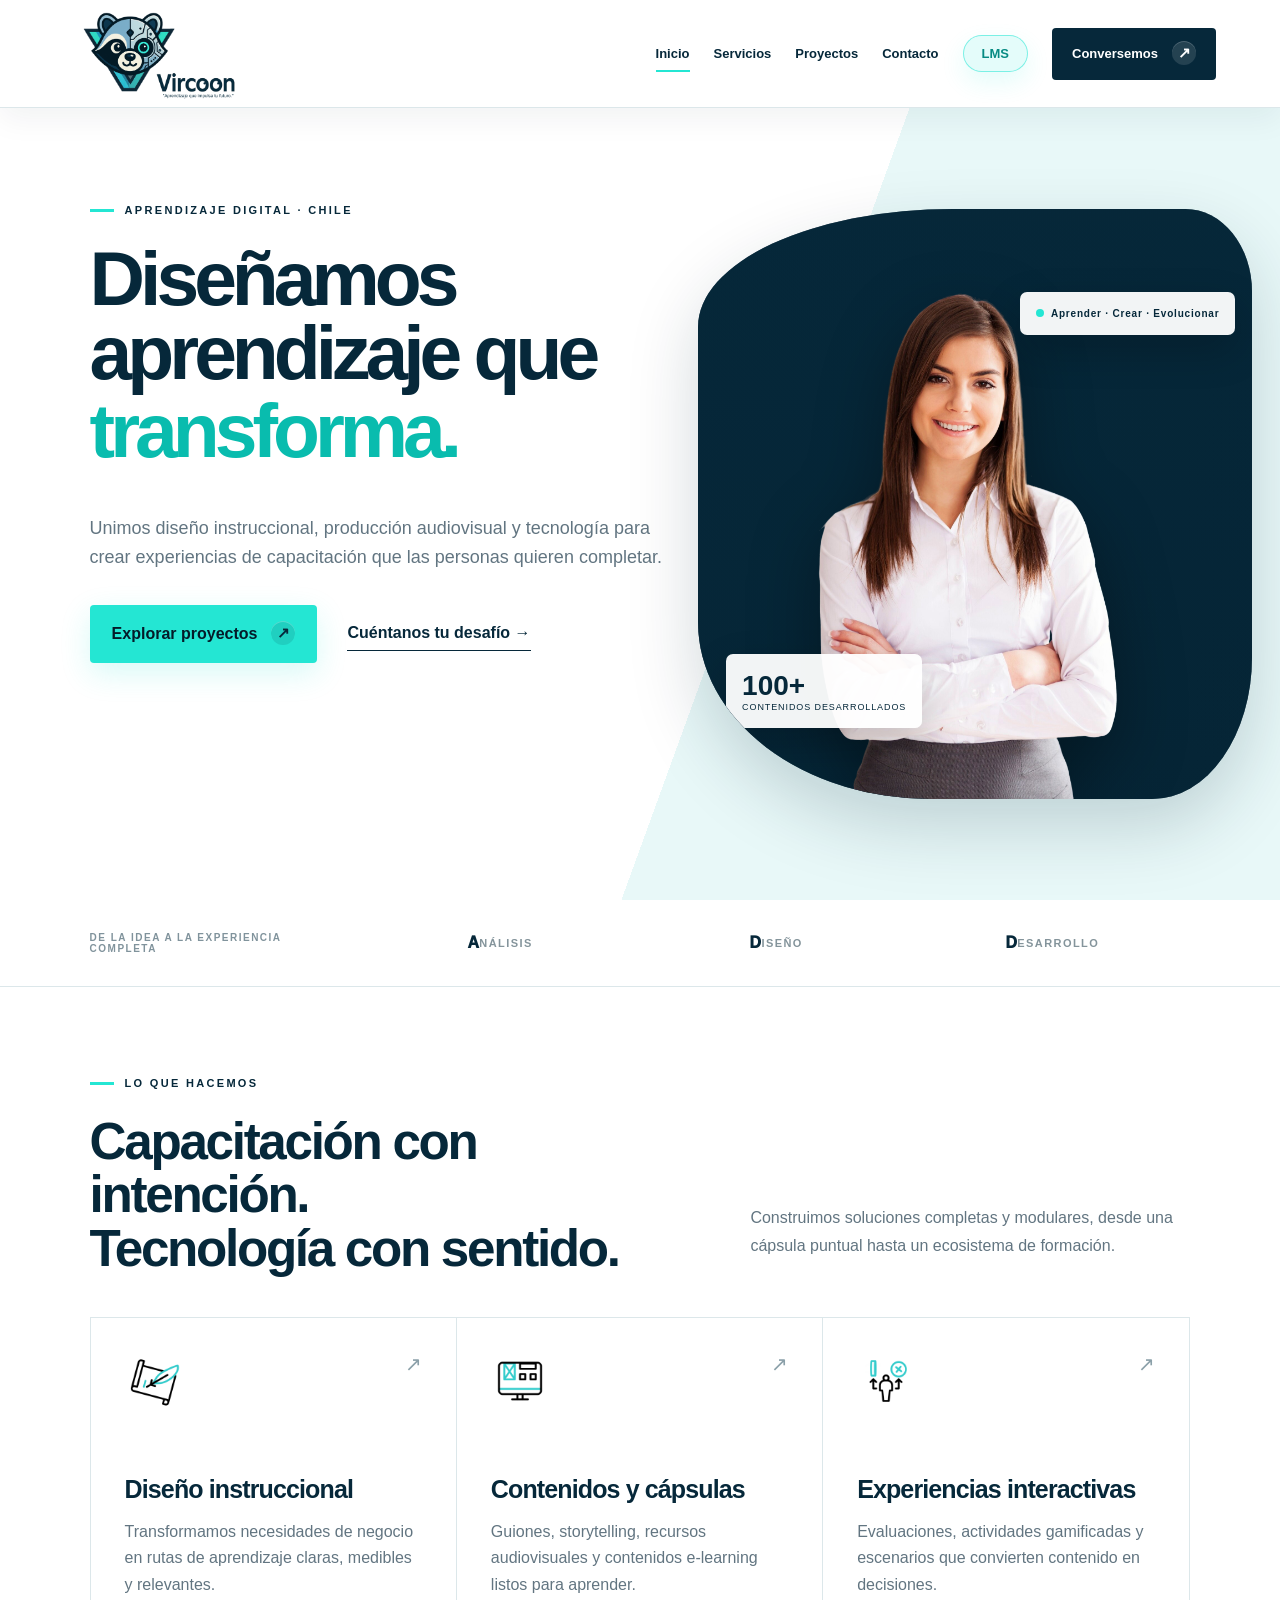
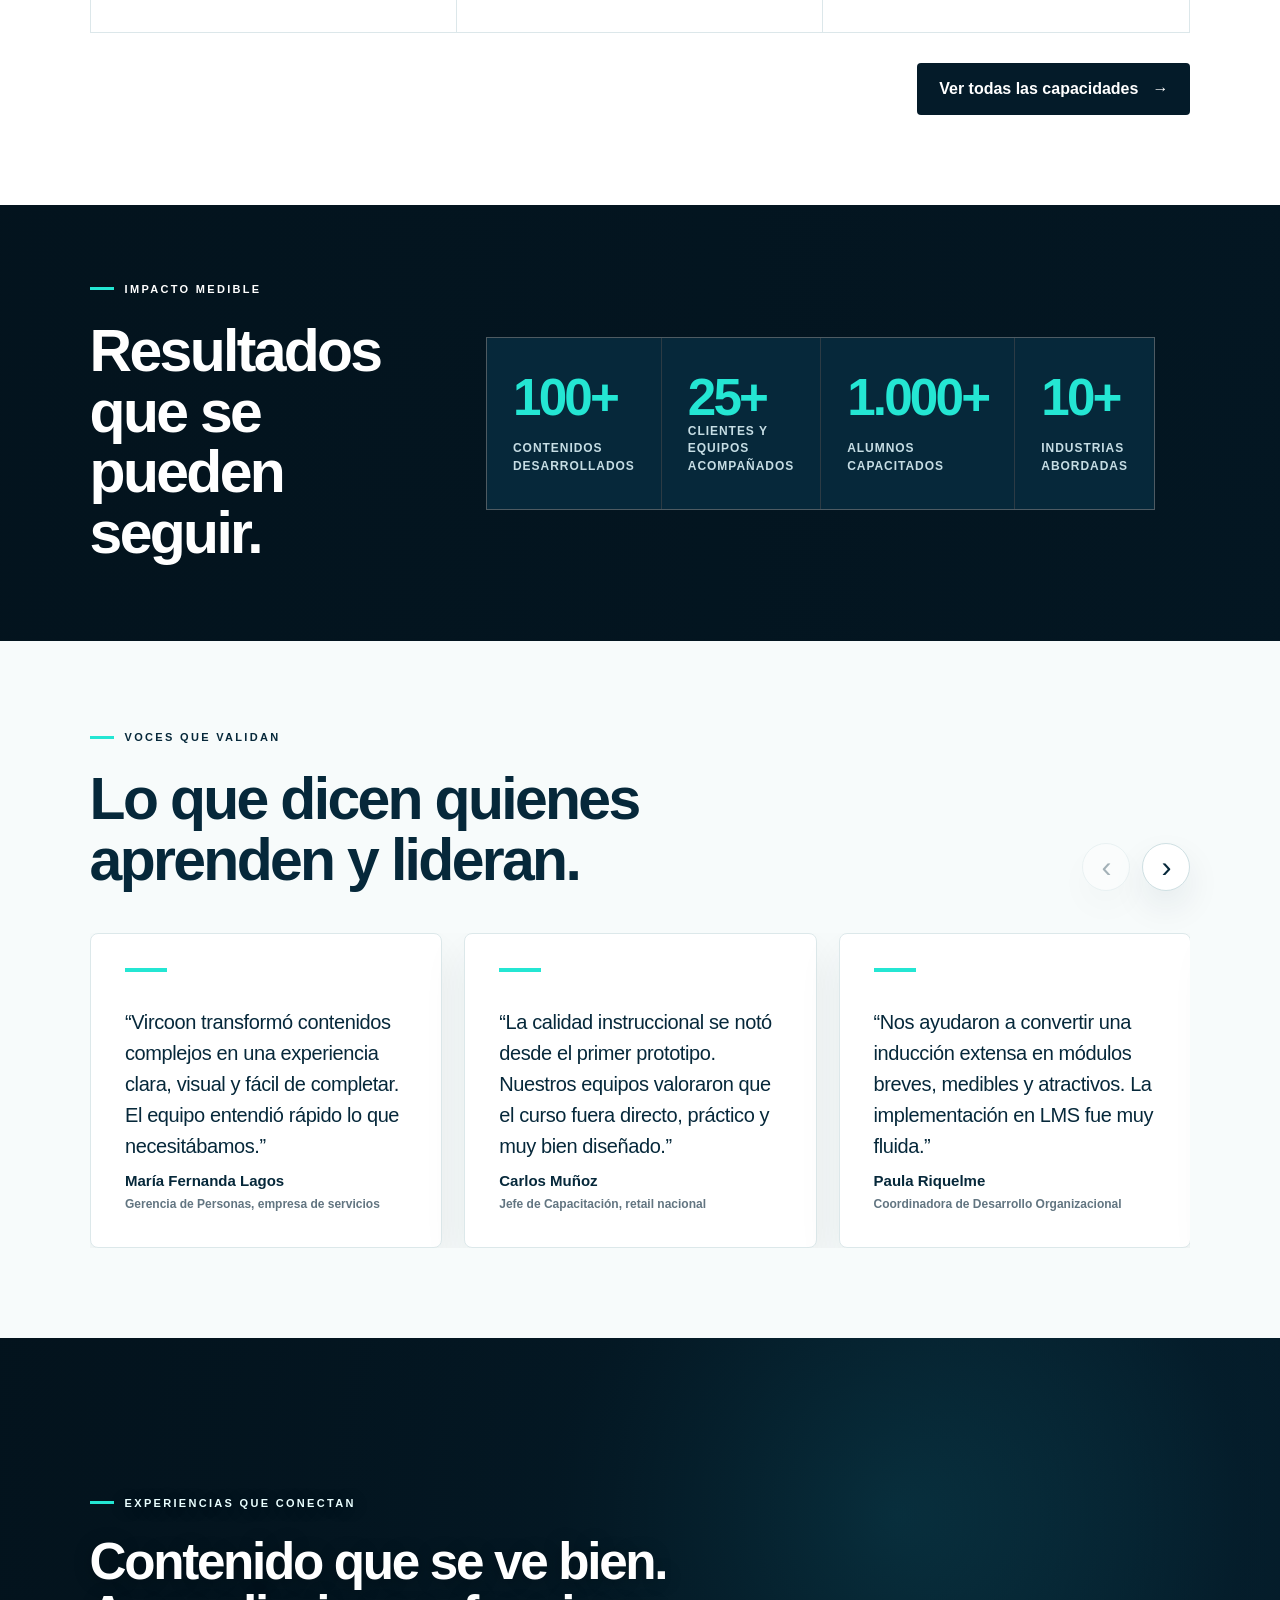
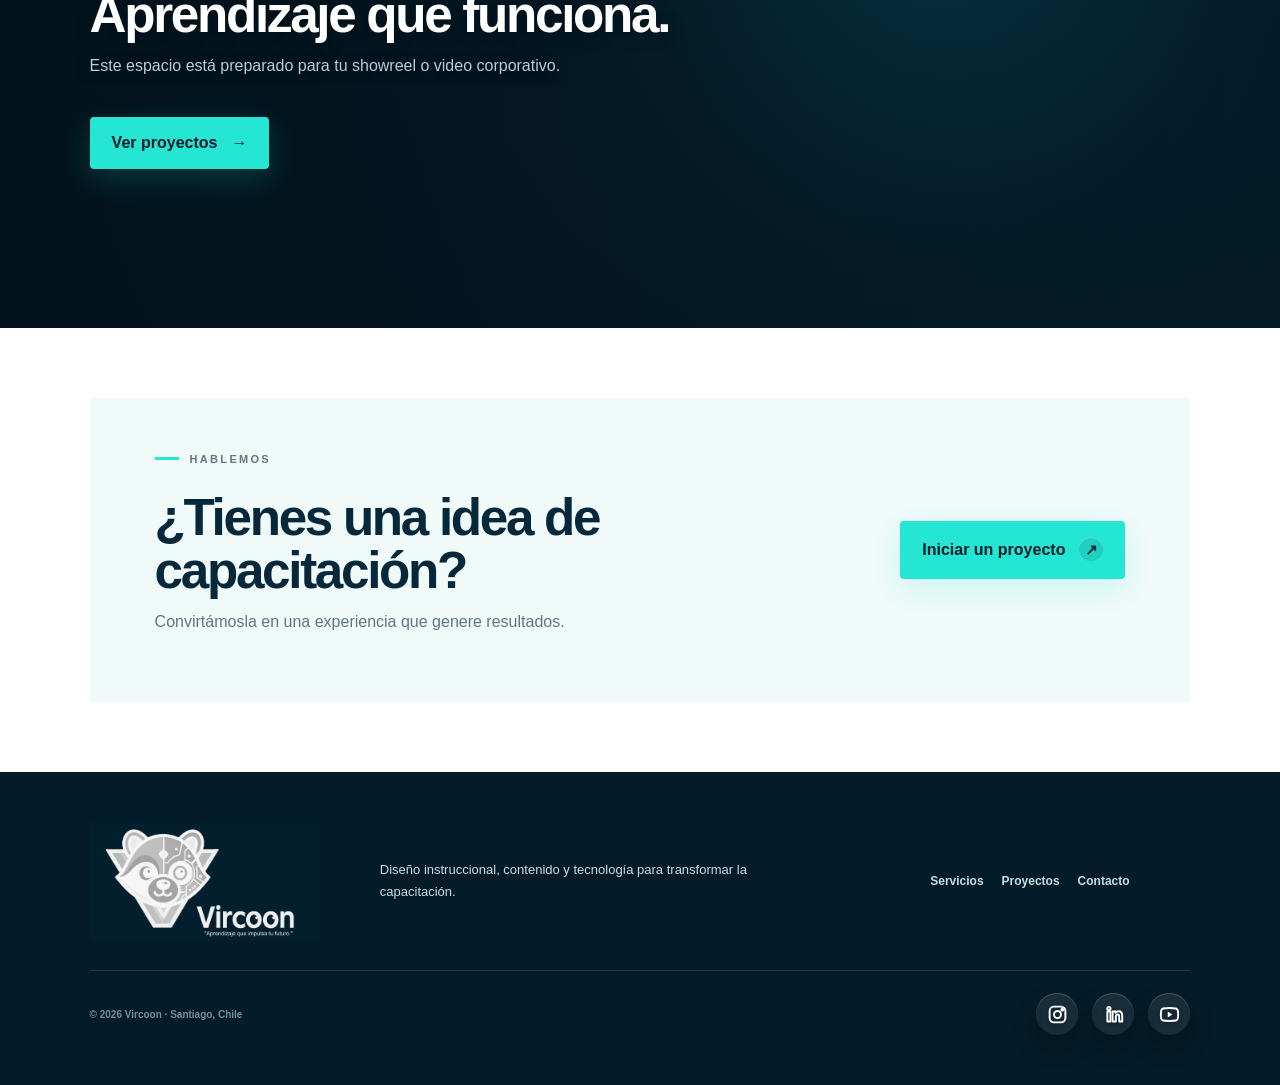
==== commit 94906577: "CommitEfectos" ====
--- a/index.html
+++ b/index.html
@@ -1,10 +1,10 @@
 <!doctype html><html lang="es"><head><meta charset="utf-8"><meta name="viewport" content="width=device-width,initial-scale=1"><title>Vircoon | Aprendizaje que impulsa tu futuro</title><meta name="description" content="Diseño instruccional, contenidos, gamificación y tecnología para capacitación corporativa."><link rel="stylesheet" href="css/styles.css"><link rel="icon" href="images/vircoon-logo.png"></head><body><div class="site-wrap">
-<header class="site-header"><a href="index.html" class="brand"><img src="images/vircoon-logo.png" alt="Vircoon — Aprendizaje que impulsa tu futuro"></a><button class="menu-button" aria-expanded="false" aria-label="Abrir menú"><span></span><span></span></button><nav aria-label="Navegación principal"><a class="active" href="index.html">Inicio</a><a href="servicios.html">Servicios</a><a href="proyectos.html">Proyectos</a><a href="contacto.html">Contacto</a><a class="nav-lms" href="https://vircoon-lms-empresa.fazacom.chatgpt.site/login" target="_blank" rel="noopener">LMS</a><a class="nav-cta" href="contacto.html">Conversemos <span>↗</span></a></nav></header>
-<main><section class="hero"><div class="hero-copy reveal"><p class="eyebrow"><span></span> APRENDIZAJE DIGITAL · CHILE</p><h1>Diseñamos aprendizaje que <em><span class="rotating-word" aria-live="polite"><span class="rotating-word-current">transforma.</span></span></em></h1><p class="lead">Unimos diseño instruccional, producción audiovisual y tecnología para crear experiencias de capacitación que las personas quieren completar.</p><div class="actions"><a class="button primary" href="proyectos.html">Explorar proyectos <span>↗</span></a><a class="text-link" href="contacto.html">Cuéntanos tu desafío <span>→</span></a></div></div><div class="hero-stage reveal delay"><video class="hero-background-video" autoplay muted loop playsinline aria-hidden="true"><source src="videos/hero-office.mp4" type="video/mp4"></video><img class="hero-person" src="images/vircoon-hero-person.png" alt="Profesional de Vircoon"><div class="floating-tag tag-one"><b>100+</b><span>contenidos desarrollados</span></div><div class="floating-tag tag-two"><i></i> Aprender · Crear · Evolucionar</div></div></section>
-<section class="trust-strip"><p>De la idea a la experiencia completa</p><div><span>ESTRATEGIA</span><span>CONTENIDO</span><span>TECNOLOGÍA</span><span>MEDICIÓN</span></div></section>
-<section class="section compact"><div class="section-heading"><div><p class="eyebrow"><span></span> LO QUE HACEMOS</p><h2>Capacitación con intención.<br>Tecnología con sentido.</h2></div><p>Construimos soluciones completas y modulares, desde una cápsula puntual hasta un ecosistema de formación.</p></div><div class="capability-grid"><article class="capability-card"><div class="card-top"><img class="card-icon" src="images/icon-diseno-instruccional.gif" alt="Icono de diseño instruccional"><span>↗</span></div><h3>Diseño instruccional</h3><p>Transformamos necesidades de negocio en rutas de aprendizaje claras, medibles y relevantes.</p></article><article class="capability-card"><div class="card-top"><img class="card-icon" src="images/icon-contenidos-capsulas.gif" alt="Icono de contenidos y cápsulas"><span>↗</span></div><h3>Contenidos y cápsulas</h3><p>Guiones, storytelling, recursos audiovisuales y contenidos e-learning listos para aprender.</p></article><article class="capability-card"><div class="card-top"><img class="card-icon" src="images/icon-experiencias-interactivas.gif" alt="Icono de experiencias interactivas"><span>↗</span></div><h3>Experiencias interactivas</h3><p>Evaluaciones, actividades gamificadas y escenarios que convierten contenido en decisiones.</p></article></div><div class="section-action"><a class="button dark" href="servicios.html">Ver todas las capacidades <span>→</span></a></div></section>
+<header class="site-header"><a href="index.html" class="brand"><img src="images/vircoon-logo.png" alt="Vircoon — Aprendizaje que impulsa tu futuro"></a><button class="menu-button" aria-expanded="false" aria-label="Abrir menú"><span></span><span></span></button><nav aria-label="Navegación principal"><a class="active" href="index.html">Inicio</a><a href="servicios.html">Servicios</a><a href="proyectos.html">Proyectos</a><a href="contacto.html">Contacto</a><a class="nav-lms" href="https://vircoon-lms-empresa.fazacom.chatgpt.site/login" target="_blank" rel="noopener">LMS</a><a class="nav-cta" href="contacto.html">Conversemos <span class="button-icon" aria-hidden="true">&#8599;</span></a></nav></header>
+<main><section class="hero"><div class="hero-copy reveal"><p class="eyebrow"><span></span> APRENDIZAJE DIGITAL · CHILE</p><h1>Diseñamos aprendizaje que <em><span class="rotating-word" aria-live="polite" data-words="transforma.|funciona.|se aplica.|genera impacto.|deja huella."><span class="rotating-word-current">transforma.</span></span></em></h1><p class="lead">Unimos diseño instruccional, producción audiovisual y tecnología para crear experiencias de capacitación que las personas quieren completar.</p><div class="actions"><a class="button primary" href="proyectos.html">Explorar proyectos <span class="button-icon" aria-hidden="true">&#8599;</span></a><a class="text-link" href="contacto.html">Cuéntanos tu desafío <span>&#8594;</span></a></div></div><div class="hero-stage reveal delay"><video class="hero-background-video" autoplay muted loop playsinline aria-hidden="true"><source src="videos/hero-office.mp4" type="video/mp4"></video><img class="hero-person" src="images/vircoon-hero-person.png" alt="Profesional de Vircoon"><div class="floating-tag tag-one"><b>100+</b><span>contenidos desarrollados</span></div><div class="floating-tag tag-two"><i></i> Aprender · Crear · Evolucionar</div></div></section>
+<section class="trust-strip"><p>De la idea a la experiencia completa</p><div class="trust-carousel" aria-label="Etapas de desarrollo"><div class="trust-carousel-track"><span><strong>A</strong>N&Aacute;LISIS</span><span><strong>D</strong>ISE&Ntilde;O</span><span><strong>D</strong>ESARROLLO</span><span><strong>I</strong>MPLEMENTACI&Oacute;N</span><span><strong>E</strong>VALUACI&Oacute;N</span></div></div></section>
+<section class="section compact"><div class="section-heading"><div><p class="eyebrow"><span></span> LO QUE HACEMOS</p><h2>Capacitación con intención.<br>Tecnología con sentido.</h2></div><p>Construimos soluciones completas y modulares, desde una cápsula puntual hasta un ecosistema de formación.</p></div><div class="capability-grid"><article class="capability-card"><div class="card-top"><img class="card-icon" src="images/icon-diseno-instruccional.gif" alt="Icono de diseño instruccional"><span>&#8599;</span></div><h3>Diseño instruccional</h3><p>Transformamos necesidades de negocio en rutas de aprendizaje claras, medibles y relevantes.</p></article><article class="capability-card"><div class="card-top"><img class="card-icon" src="images/icon-contenidos-capsulas.gif" alt="Icono de contenidos y cápsulas"><span>&#8599;</span></div><h3>Contenidos y cápsulas</h3><p>Guiones, storytelling, recursos audiovisuales y contenidos e-learning listos para aprender.</p></article><article class="capability-card"><div class="card-top"><img class="card-icon" src="images/icon-experiencias-interactivas.gif" alt="Icono de experiencias interactivas"><span>&#8599;</span></div><h3>Experiencias interactivas</h3><p>Evaluaciones, actividades gamificadas y escenarios que convierten contenido en decisiones.</p></article></div><div class="section-action"><a class="button dark" href="servicios.html">Ver todas las capacidades <span>&#8594;</span></a></div></section>
 <section class="stats-band" aria-labelledby="stats-title"><video class="stats-background-video" autoplay muted loop playsinline aria-hidden="true"><source src="videos/video-comentarios.mp4" type="video/mp4"></video><div class="stats-shade"></div><div class="stats-heading"><p class="eyebrow"><span></span> IMPACTO MEDIBLE</p><h2 id="stats-title">Resultados que se pueden seguir.</h2></div><div class="stats-grid"><article><strong>100+</strong><span>Contenidos desarrollados</span></article><article><strong>25+</strong><span>Clientes y equipos acompañados</span></article><article><strong>1.000+</strong><span>Alumnos capacitados</span></article><article><strong>10+</strong><span>Industrias abordadas</span></article></div></section>
 <section class="testimonials-section" aria-labelledby="testimonials-title"><div class="testimonials-top"><div><p class="eyebrow"><span></span> VOCES QUE VALIDAN</p><h2 id="testimonials-title">Lo que dicen quienes aprenden y lideran.</h2></div><div class="testimonial-controls"><button class="carousel-button" type="button" data-testimonial-prev aria-label="Comentario anterior">‹</button><button class="carousel-button" type="button" data-testimonial-next aria-label="Comentario siguiente">›</button></div></div><div class="testimonial-viewport"><div class="testimonial-track"><article class="testimonial-card"><p>“Vircoon transformó contenidos complejos en una experiencia clara, visual y fácil de completar. El equipo entendió rápido lo que necesitábamos.”</p><div><strong>María Fernanda Lagos</strong><span>Gerencia de Personas, empresa de servicios</span></div></article><article class="testimonial-card"><p>“La calidad instruccional se notó desde el primer prototipo. Nuestros equipos valoraron que el curso fuera directo, práctico y muy bien diseñado.”</p><div><strong>Carlos Muñoz</strong><span>Jefe de Capacitación, retail nacional</span></div></article><article class="testimonial-card"><p>“Nos ayudaron a convertir una inducción extensa en módulos breves, medibles y atractivos. La implementación en LMS fue muy fluida.”</p><div><strong>Paula Riquelme</strong><span>Coordinadora de Desarrollo Organizacional</span></div></article><article class="testimonial-card"><p>“El enfoque mezcló pedagogía, narrativa y tecnología sin perder foco en el negocio. Fue una colaboración ordenada y muy profesional.”</p><div><strong>Andrés Valdés</strong><span>Subgerencia de Operaciones, industria financiera</span></div></article><article class="testimonial-card"><p>“Los contenidos quedaron modernos y cercanos. Logramos mejorar la participación y contar con recursos reutilizables para futuras capacitaciones.”</p><div><strong>Constanza Herrera</strong><span>Líder de Academia Corporativa</span></div></article></div></div></section>
-<section class="video-band"><video autoplay muted loop playsinline><source src="videos/showreel.mp4" type="video/mp4"></video><div class="video-shade"></div><div class="video-content"><p class="eyebrow light"><span></span> EXPERIENCIAS QUE CONECTAN</p><h2>Contenido que se ve bien.<br>Aprendizaje que funciona.</h2><p>Este espacio está preparado para tu showreel o video corporativo.</p><a href="proyectos.html" class="button primary video-button">Ver proyectos <span>→</span></a></div></section>
-<section class="cta-panel"><div><p class="eyebrow"><span></span> HABLEMOS</p><h2>¿Tienes una idea de capacitación?</h2><p>Convirtámosla en una experiencia que genere resultados.</p></div><a href="contacto.html" class="button primary">Iniciar un proyecto <span>↗</span></a></section></main>
+<section class="video-band"><video autoplay muted loop playsinline><source src="videos/showreel.mp4" type="video/mp4"></video><div class="video-shade"></div><div class="video-content"><p class="eyebrow light"><span></span> EXPERIENCIAS QUE CONECTAN</p><h2>Contenido que se ve bien.<br>Aprendizaje que funciona.</h2><p>Este espacio está preparado para tu showreel o video corporativo.</p><a href="proyectos.html" class="button primary video-button">Ver proyectos <span>&#8594;</span></a></div></section>
+<section class="cta-panel"><div><p class="eyebrow"><span></span> HABLEMOS</p><h2>¿Tienes una idea de capacitación?</h2><p>Convirtámosla en una experiencia que genere resultados.</p></div><a href="contacto.html" class="button primary">Iniciar un proyecto <span class="button-icon" aria-hidden="true">&#8599;</span></a></section></main>
 <footer><a href="index.html" class="footer-brand"><img src="images/vircoon-footer-logo.png" alt="Vircoon"></a><p>Diseño instruccional, contenido y tecnología para transformar la capacitación.</p><div><a href="servicios.html">Servicios</a><a href="proyectos.html">Proyectos</a><a href="contacto.html">Contacto</a></div><div class="footer-bottom"><small>© 2026 Vircoon · Santiago, Chile</small><div class="footer-social" aria-label="Redes sociales"><a class="social-link" href="#" aria-label="Instagram"><svg viewBox="0 0 24 24" aria-hidden="true"><rect x="3" y="3" width="18" height="18" rx="5"></rect><circle cx="12" cy="12" r="4"></circle><circle cx="17.5" cy="6.5" r="1.1"></circle></svg></a><a class="social-link" href="#" aria-label="LinkedIn"><svg viewBox="0 0 24 24" aria-hidden="true"><path d="M4.98 8.5H8.5V20H4.98z"></path><circle cx="6.74" cy="5.25" r="1.9"></circle><path d="M11 8.5h3.35v1.57c.5-.92 1.73-1.82 3.55-1.82 3.8 0 4.1 2.5 4.1 5.75V20h-3.52v-5.3c0-1.26-.03-2.88-1.76-2.88-1.76 0-2.03 1.37-2.03 2.8V20H11z"></path></svg></a><a class="social-link" href="#" aria-label="YouTube"><svg viewBox="0 0 24 24" aria-hidden="true"><path d="M21.4 7.2a3 3 0 0 0-2.1-2.1C17.45 4.6 12 4.6 12 4.6s-5.45 0-7.3.5a3 3 0 0 0-2.1 2.1A31.2 31.2 0 0 0 2.1 12c0 1.62.17 3.23.5 4.8a3 3 0 0 0 2.1 2.1c1.85.5 7.3.5 7.3.5s5.45 0 7.3-.5a3 3 0 0 0 2.1-2.1c.33-1.57.5-3.18.5-4.8 0-1.62-.17-3.23-.5-4.8Z"></path><path d="m10 15.3 5.2-3.3L10 8.7z" class="social-play"></path></svg></a></div></div></footer></div><script src="js/script.js"></script></body></html>
--- a/css/styles.css
+++ b/css/styles.css
@@ -65,3 +65,45 @@
 /* Redes sociales del footer */
 .footer-bottom{grid-column:1/-1;border-top:1px solid rgba(255,255,255,.12);padding-top:22px;display:flex;align-items:center;justify-content:space-between;gap:22px}.footer-bottom small{border-top:0;padding-top:0;color:#73909c}.footer-social{display:flex;align-items:center;justify-content:flex-end;gap:14px}.footer-social .social-link{width:42px;height:42px;border-radius:50%;display:grid;place-items:center;color:white;background:rgba(255,255,255,.08);box-shadow:inset 0 1px 0 rgba(255,255,255,.22),0 12px 24px rgba(0,0,0,.22);transition:transform .2s ease,background .2s ease,box-shadow .2s ease}.footer-social .social-link:hover{transform:translateY(-2px);background:rgba(36,230,211,.18);box-shadow:inset 0 1px 0 rgba(255,255,255,.32),0 16px 30px rgba(0,0,0,.28)}.footer-social svg{width:21px;height:21px;fill:none;stroke:currentColor;stroke-width:1.9;stroke-linecap:round;stroke-linejoin:round;filter:drop-shadow(0 2px 2px rgba(0,0,0,.35))}.footer-social svg path,.footer-social svg rect,.footer-social svg circle{vector-effect:non-scaling-stroke}.footer-social .social-play{fill:currentColor;stroke:none}@media(max-width:560px){.footer-bottom{align-items:flex-start;flex-direction:column}.footer-social{justify-content:flex-start}}
 @media(max-width:900px){.site-wrap{padding-top:94px}}
+
+.page-hero .rotating-word{min-width:0}
+@media(max-width:560px){.page-hero .rotating-word{min-width:0;width:100%}}
+
+/* Rotacion en dos lineas para heroes internos */
+.page-hero .rotating-word-wrap{width:min(100%,7.8em);height:2.28em;line-height:1.02;vertical-align:-.18em}.page-hero .rotating-word-wrap .rotating-word-current,.page-hero .rotating-word-wrap .rotating-word-next,.page-hero .rotating-word-wrap .rotating-word-sizer{white-space:normal;line-height:1.02}.page-hero .rotating-word-wrap .rotating-word-current,.page-hero .rotating-word-wrap .rotating-word-next{width:100%}@media(max-width:560px){.page-hero .rotating-word-wrap{width:100%;height:2.45em}}
+
+/* Alineacion de heroes y CTA rotatorio */
+.hero,.page-hero.page-hero-visual,.contact-layout{min-height:calc(100vh - 108px)}
+.hero-copy{justify-content:flex-start;padding-top:96px}
+.page-hero.page-hero-visual{align-items:start;padding-top:96px;padding-bottom:60px}
+.contact-layout{align-items:start;padding-top:96px;padding-bottom:70px}
+.contact-intro h1{font-size:clamp(52px,6.5vw,88px);line-height:.96;letter-spacing:-.065em}
+.contact-intro .rotating-word{min-width:5.95em}
+@media(max-width:900px){.hero,.page-hero.page-hero-visual,.contact-layout{min-height:auto}.hero-copy,.page-hero.page-hero-visual,.contact-layout{padding-top:70px}.page-hero.page-hero-visual{padding-bottom:0}.contact-layout{padding-bottom:60px}}
+@media(max-width:560px){.contact-intro h1{font-size:48px}.contact-intro .rotating-word{min-width:0;width:100%}}
+
+
+/* Header consistente entre paginas */
+.site-header{height:108px;min-height:108px;max-height:108px;background:#fff}
+.site-wrap{padding-top:108px}
+@media(max-width:900px){.site-header{height:94px;min-height:94px;max-height:94px}.site-wrap{padding-top:94px}}
+
+
+/* Botones con icono estable */
+.button,.nav-cta{gap:14px;white-space:nowrap}
+.button .button-icon,.nav-cta .button-icon{width:24px;height:24px;border-radius:50%;display:inline-grid;place-items:center;flex:0 0 24px;font-size:15px;line-height:1;font-weight:900;transform:translateY(-1px)}
+.nav-cta .button-icon{background:rgba(255,255,255,.12);color:#fff;box-shadow:inset 0 1px 0 rgba(255,255,255,.18)}
+.button.primary .button-icon{background:rgba(6,40,58,.12);color:var(--ink);box-shadow:inset 0 1px 0 rgba(255,255,255,.25)}
+.button.primary:hover .button-icon,.nav-cta:hover .button-icon{transform:translate(2px,-3px)}
+
+
+/* Carrusel de etapas en Inicio */
+.trust-strip{overflow:hidden}
+.trust-strip .trust-carousel{display:block;gap:0;width:min(62vw,900px);overflow:hidden;position:relative;flex:0 1 900px;color:#84949b;font-size:11px;letter-spacing:.13em;font-weight:900}
+.trust-strip .trust-carousel-track{display:flex;width:100%;gap:0;transition:transform .7s cubic-bezier(.65,0,.35,1);will-change:transform}
+.trust-strip .trust-carousel-track.is-resetting{transition:none}
+.trust-strip .trust-carousel span{flex:0 0 33.333%;text-align:center;white-space:nowrap}
+.trust-strip .trust-carousel strong{font-size:1.45em;font-weight:950;color:var(--ink);letter-spacing:.02em;vertical-align:-.04em}
+@media(max-width:900px){.trust-strip{align-items:flex-start}.trust-strip .trust-carousel{width:100%;flex-basis:auto}}
+@media(max-width:560px){.trust-strip .trust-carousel{font-size:10px}}
+@media(prefers-reduced-motion:reduce){.trust-strip .trust-carousel-track{transition:none;transform:none!important;flex-wrap:wrap;gap:18px}.trust-strip .trust-carousel{overflow:visible}.trust-strip .trust-carousel span[aria-hidden="true"]{display:none}.trust-strip .trust-carousel span{flex:0 0 auto;text-align:left}}
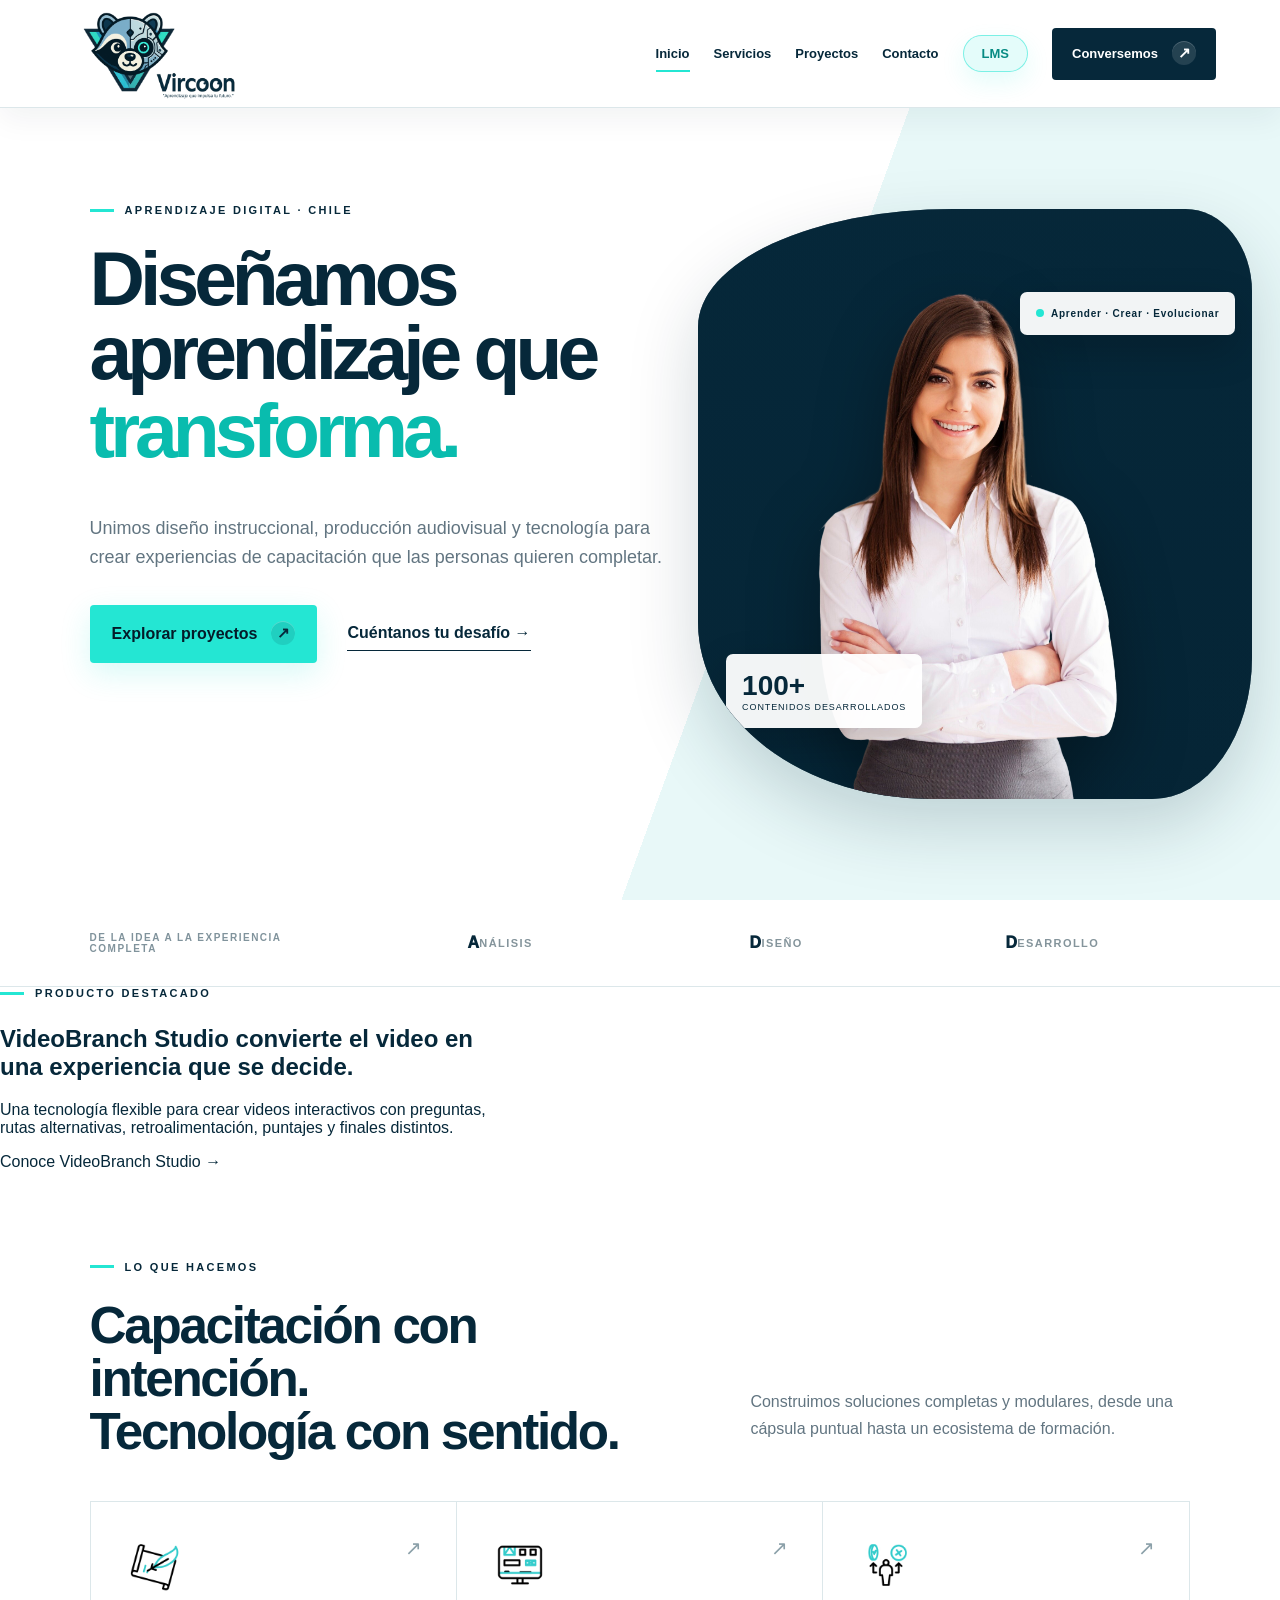
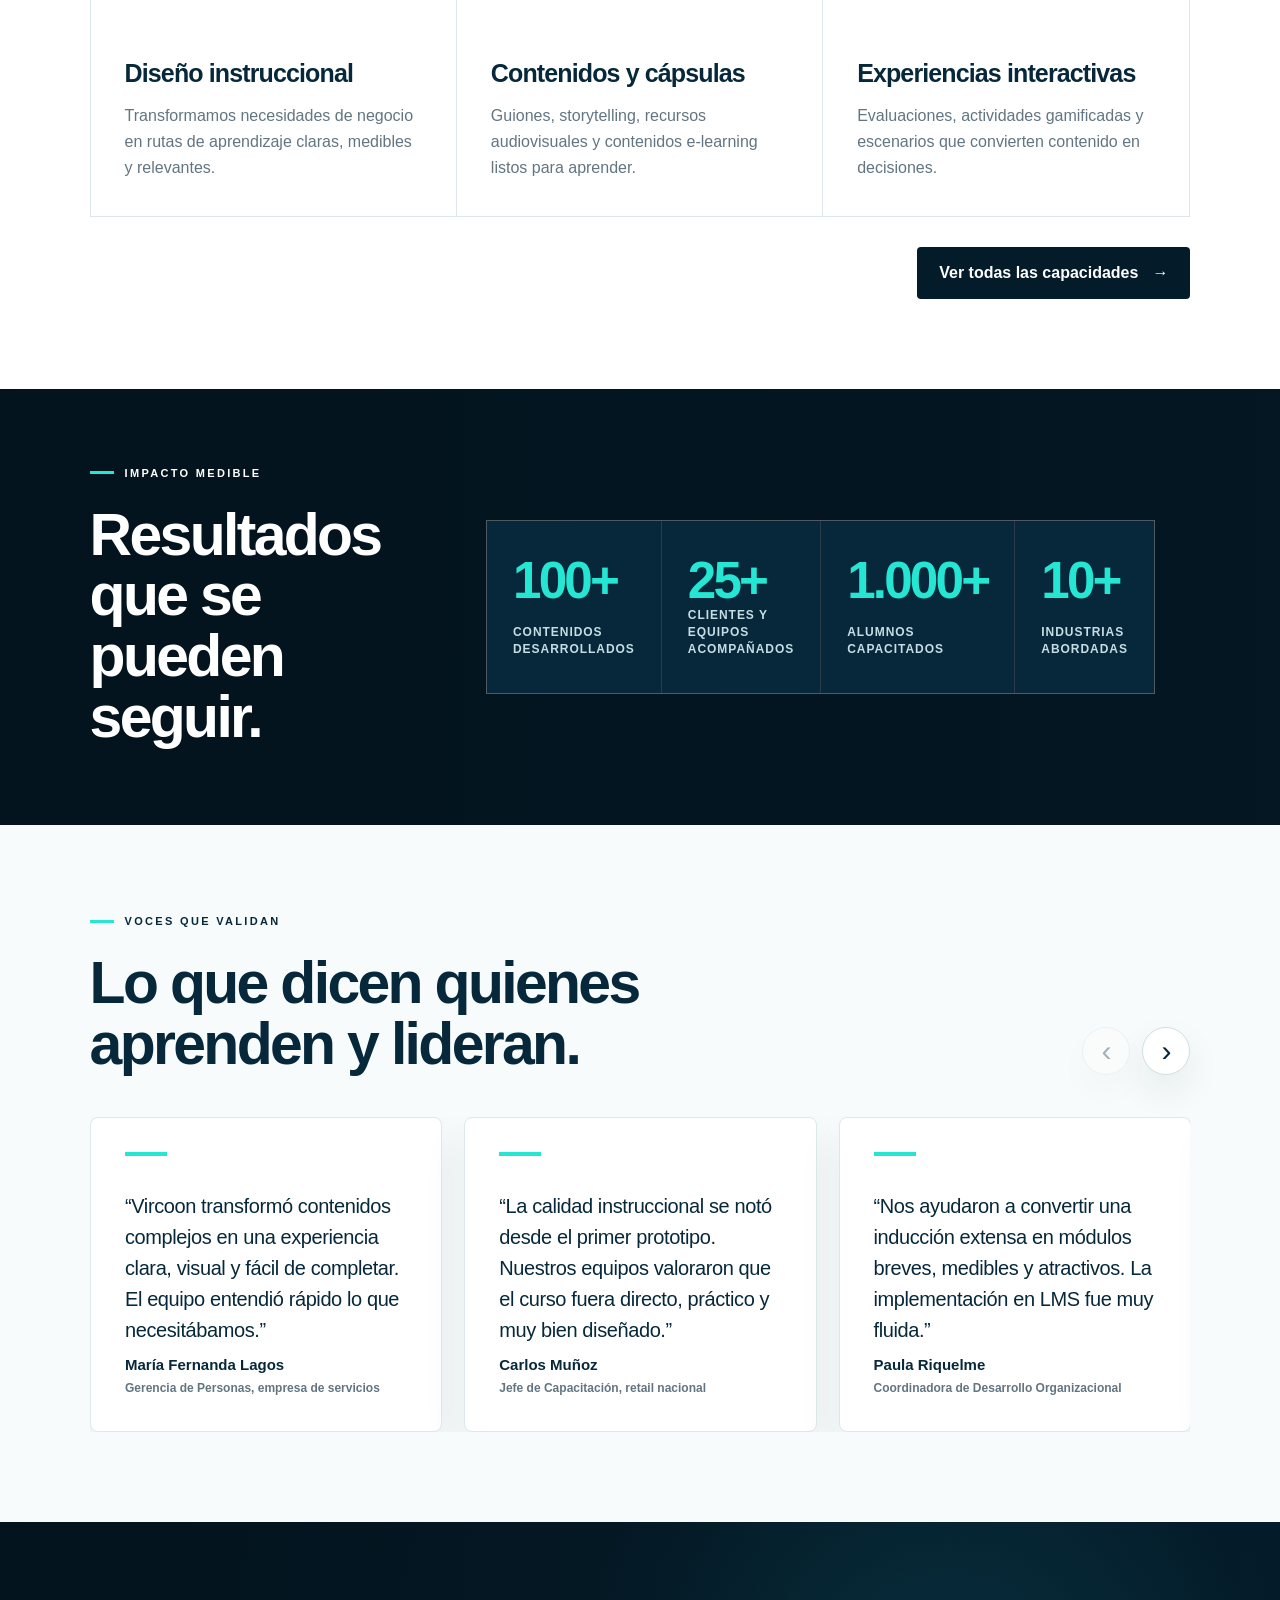
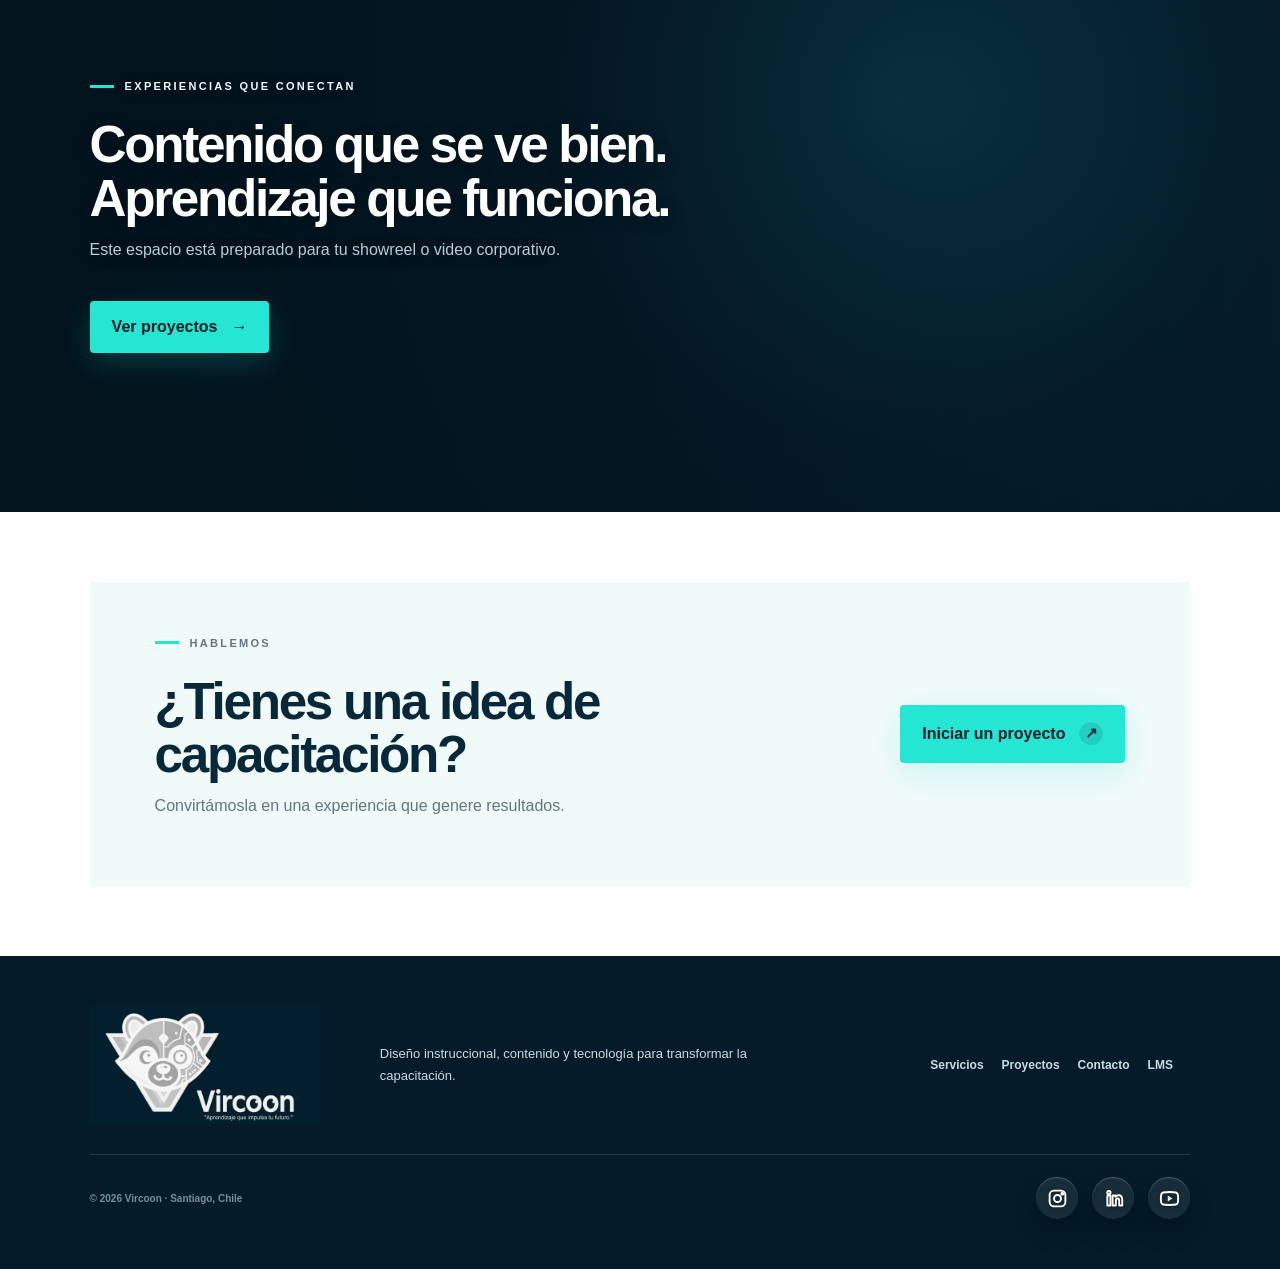
==== commit e1f01433: "CommitVideoBrachArreglos" ====
--- a/index.html
+++ b/index.html
@@ -2,9 +2,9 @@
 <header class="site-header"><a href="index.html" class="brand"><img src="images/vircoon-logo.png" alt="Vircoon — Aprendizaje que impulsa tu futuro"></a><button class="menu-button" aria-expanded="false" aria-label="Abrir menú"><span></span><span></span></button><nav aria-label="Navegación principal"><a class="active" href="index.html">Inicio</a><a href="servicios.html">Servicios</a><a href="proyectos.html">Proyectos</a><a href="contacto.html">Contacto</a><a class="nav-lms" href="https://vircoon-lms-empresa.fazacom.chatgpt.site/login" target="_blank" rel="noopener">LMS</a><a class="nav-cta" href="contacto.html">Conversemos <span class="button-icon" aria-hidden="true">&#8599;</span></a></nav></header>
 <main><section class="hero"><div class="hero-copy reveal"><p class="eyebrow"><span></span> APRENDIZAJE DIGITAL · CHILE</p><h1>Diseñamos aprendizaje que <em><span class="rotating-word" aria-live="polite" data-words="transforma.|funciona.|se aplica.|genera impacto.|deja huella."><span class="rotating-word-current">transforma.</span></span></em></h1><p class="lead">Unimos diseño instruccional, producción audiovisual y tecnología para crear experiencias de capacitación que las personas quieren completar.</p><div class="actions"><a class="button primary" href="proyectos.html">Explorar proyectos <span class="button-icon" aria-hidden="true">&#8599;</span></a><a class="text-link" href="contacto.html">Cuéntanos tu desafío <span>&#8594;</span></a></div></div><div class="hero-stage reveal delay"><video class="hero-background-video" autoplay muted loop playsinline aria-hidden="true"><source src="videos/hero-office.mp4" type="video/mp4"></video><img class="hero-person" src="images/vircoon-hero-person.png" alt="Profesional de Vircoon"><div class="floating-tag tag-one"><b>100+</b><span>contenidos desarrollados</span></div><div class="floating-tag tag-two"><i></i> Aprender · Crear · Evolucionar</div></div></section>
 <section class="trust-strip"><p>De la idea a la experiencia completa</p><div class="trust-carousel" aria-label="Etapas de desarrollo"><div class="trust-carousel-track"><span><strong>A</strong>N&Aacute;LISIS</span><span><strong>D</strong>ISE&Ntilde;O</span><span><strong>D</strong>ESARROLLO</span><span><strong>I</strong>MPLEMENTACI&Oacute;N</span><span><strong>E</strong>VALUACI&Oacute;N</span></div></div></section>
-<section class="section compact"><div class="section-heading"><div><p class="eyebrow"><span></span> LO QUE HACEMOS</p><h2>Capacitación con intención.<br>Tecnología con sentido.</h2></div><p>Construimos soluciones completas y modulares, desde una cápsula puntual hasta un ecosistema de formación.</p></div><div class="capability-grid"><article class="capability-card"><div class="card-top"><img class="card-icon" src="images/icon-diseno-instruccional.gif" alt="Icono de diseño instruccional"><span>&#8599;</span></div><h3>Diseño instruccional</h3><p>Transformamos necesidades de negocio en rutas de aprendizaje claras, medibles y relevantes.</p></article><article class="capability-card"><div class="card-top"><img class="card-icon" src="images/icon-contenidos-capsulas.gif" alt="Icono de contenidos y cápsulas"><span>&#8599;</span></div><h3>Contenidos y cápsulas</h3><p>Guiones, storytelling, recursos audiovisuales y contenidos e-learning listos para aprender.</p></article><article class="capability-card"><div class="card-top"><img class="card-icon" src="images/icon-experiencias-interactivas.gif" alt="Icono de experiencias interactivas"><span>&#8599;</span></div><h3>Experiencias interactivas</h3><p>Evaluaciones, actividades gamificadas y escenarios que convierten contenido en decisiones.</p></article></div><div class="section-action"><a class="button dark" href="servicios.html">Ver todas las capacidades <span>&#8594;</span></a></div></section>
+<section class="product-teaser" aria-labelledby="product-teaser-title"><div><p class="eyebrow"><span></span> PRODUCTO DESTACADO</p><h2 id="product-teaser-title">VideoBranch Studio convierte el video en<br>una experiencia que se decide.</h2><p>Una tecnolog&iacute;a flexible para crear videos interactivos con preguntas,<br>rutas alternativas, retroalimentaci&oacute;n, puntajes y finales distintos.</p><a class="product-teaser-link" href="proyectos.html#producto-destacado">Conoce VideoBranch Studio <span aria-hidden="true">&#8594;</span></a></div></section><section class="section compact"><div class="section-heading"><div><p class="eyebrow"><span></span> LO QUE HACEMOS</p><h2>Capacitación con intención.<br>Tecnología con sentido.</h2></div><p>Construimos soluciones completas y modulares, desde una cápsula puntual hasta un ecosistema de formación.</p></div><div class="capability-grid"><article class="capability-card"><div class="card-top"><img class="card-icon" src="images/icon-diseno-instruccional.gif" alt="Icono de diseño instruccional"><span>&#8599;</span></div><h3>Diseño instruccional</h3><p>Transformamos necesidades de negocio en rutas de aprendizaje claras, medibles y relevantes.</p></article><article class="capability-card"><div class="card-top"><img class="card-icon" src="images/icon-contenidos-capsulas.gif" alt="Icono de contenidos y cápsulas"><span>&#8599;</span></div><h3>Contenidos y cápsulas</h3><p>Guiones, storytelling, recursos audiovisuales y contenidos e-learning listos para aprender.</p></article><article class="capability-card"><div class="card-top"><img class="card-icon" src="images/icon-experiencias-interactivas.gif" alt="Icono de experiencias interactivas"><span>&#8599;</span></div><h3>Experiencias interactivas</h3><p>Evaluaciones, actividades gamificadas y escenarios que convierten contenido en decisiones.</p></article></div><div class="section-action"><a class="button dark" href="servicios.html">Ver todas las capacidades <span>&#8594;</span></a></div></section>
 <section class="stats-band" aria-labelledby="stats-title"><video class="stats-background-video" autoplay muted loop playsinline aria-hidden="true"><source src="videos/video-comentarios.mp4" type="video/mp4"></video><div class="stats-shade"></div><div class="stats-heading"><p class="eyebrow"><span></span> IMPACTO MEDIBLE</p><h2 id="stats-title">Resultados que se pueden seguir.</h2></div><div class="stats-grid"><article><strong>100+</strong><span>Contenidos desarrollados</span></article><article><strong>25+</strong><span>Clientes y equipos acompañados</span></article><article><strong>1.000+</strong><span>Alumnos capacitados</span></article><article><strong>10+</strong><span>Industrias abordadas</span></article></div></section>
 <section class="testimonials-section" aria-labelledby="testimonials-title"><div class="testimonials-top"><div><p class="eyebrow"><span></span> VOCES QUE VALIDAN</p><h2 id="testimonials-title">Lo que dicen quienes aprenden y lideran.</h2></div><div class="testimonial-controls"><button class="carousel-button" type="button" data-testimonial-prev aria-label="Comentario anterior">‹</button><button class="carousel-button" type="button" data-testimonial-next aria-label="Comentario siguiente">›</button></div></div><div class="testimonial-viewport"><div class="testimonial-track"><article class="testimonial-card"><p>“Vircoon transformó contenidos complejos en una experiencia clara, visual y fácil de completar. El equipo entendió rápido lo que necesitábamos.”</p><div><strong>María Fernanda Lagos</strong><span>Gerencia de Personas, empresa de servicios</span></div></article><article class="testimonial-card"><p>“La calidad instruccional se notó desde el primer prototipo. Nuestros equipos valoraron que el curso fuera directo, práctico y muy bien diseñado.”</p><div><strong>Carlos Muñoz</strong><span>Jefe de Capacitación, retail nacional</span></div></article><article class="testimonial-card"><p>“Nos ayudaron a convertir una inducción extensa en módulos breves, medibles y atractivos. La implementación en LMS fue muy fluida.”</p><div><strong>Paula Riquelme</strong><span>Coordinadora de Desarrollo Organizacional</span></div></article><article class="testimonial-card"><p>“El enfoque mezcló pedagogía, narrativa y tecnología sin perder foco en el negocio. Fue una colaboración ordenada y muy profesional.”</p><div><strong>Andrés Valdés</strong><span>Subgerencia de Operaciones, industria financiera</span></div></article><article class="testimonial-card"><p>“Los contenidos quedaron modernos y cercanos. Logramos mejorar la participación y contar con recursos reutilizables para futuras capacitaciones.”</p><div><strong>Constanza Herrera</strong><span>Líder de Academia Corporativa</span></div></article></div></div></section>
 <section class="video-band"><video autoplay muted loop playsinline><source src="videos/showreel.mp4" type="video/mp4"></video><div class="video-shade"></div><div class="video-content"><p class="eyebrow light"><span></span> EXPERIENCIAS QUE CONECTAN</p><h2>Contenido que se ve bien.<br>Aprendizaje que funciona.</h2><p>Este espacio está preparado para tu showreel o video corporativo.</p><a href="proyectos.html" class="button primary video-button">Ver proyectos <span>&#8594;</span></a></div></section>
 <section class="cta-panel"><div><p class="eyebrow"><span></span> HABLEMOS</p><h2>¿Tienes una idea de capacitación?</h2><p>Convirtámosla en una experiencia que genere resultados.</p></div><a href="contacto.html" class="button primary">Iniciar un proyecto <span class="button-icon" aria-hidden="true">&#8599;</span></a></section></main>
-<footer><a href="index.html" class="footer-brand"><img src="images/vircoon-footer-logo.png" alt="Vircoon"></a><p>Diseño instruccional, contenido y tecnología para transformar la capacitación.</p><div><a href="servicios.html">Servicios</a><a href="proyectos.html">Proyectos</a><a href="contacto.html">Contacto</a></div><div class="footer-bottom"><small>© 2026 Vircoon · Santiago, Chile</small><div class="footer-social" aria-label="Redes sociales"><a class="social-link" href="#" aria-label="Instagram"><svg viewBox="0 0 24 24" aria-hidden="true"><rect x="3" y="3" width="18" height="18" rx="5"></rect><circle cx="12" cy="12" r="4"></circle><circle cx="17.5" cy="6.5" r="1.1"></circle></svg></a><a class="social-link" href="#" aria-label="LinkedIn"><svg viewBox="0 0 24 24" aria-hidden="true"><path d="M4.98 8.5H8.5V20H4.98z"></path><circle cx="6.74" cy="5.25" r="1.9"></circle><path d="M11 8.5h3.35v1.57c.5-.92 1.73-1.82 3.55-1.82 3.8 0 4.1 2.5 4.1 5.75V20h-3.52v-5.3c0-1.26-.03-2.88-1.76-2.88-1.76 0-2.03 1.37-2.03 2.8V20H11z"></path></svg></a><a class="social-link" href="#" aria-label="YouTube"><svg viewBox="0 0 24 24" aria-hidden="true"><path d="M21.4 7.2a3 3 0 0 0-2.1-2.1C17.45 4.6 12 4.6 12 4.6s-5.45 0-7.3.5a3 3 0 0 0-2.1 2.1A31.2 31.2 0 0 0 2.1 12c0 1.62.17 3.23.5 4.8a3 3 0 0 0 2.1 2.1c1.85.5 7.3.5 7.3.5s5.45 0 7.3-.5a3 3 0 0 0 2.1-2.1c.33-1.57.5-3.18.5-4.8 0-1.62-.17-3.23-.5-4.8Z"></path><path d="m10 15.3 5.2-3.3L10 8.7z" class="social-play"></path></svg></a></div></div></footer></div><script src="js/script.js"></script></body></html>
+<footer><a href="index.html" class="footer-brand"><img src="images/vircoon-footer-logo.png" alt="Vircoon"></a><p>Diseño instruccional, contenido y tecnología para transformar la capacitación.</p><div><a href="servicios.html">Servicios</a><a href="proyectos.html">Proyectos</a><a href="contacto.html">Contacto</a><a href="https://vircoon.com/academia" target="_blank" rel="noopener">LMS</a></div><div class="footer-bottom"><small>© 2026 Vircoon · Santiago, Chile</small><div class="footer-social" aria-label="Redes sociales"><a class="social-link" href="#" aria-label="Instagram"><svg viewBox="0 0 24 24" aria-hidden="true"><rect x="3" y="3" width="18" height="18" rx="5"></rect><circle cx="12" cy="12" r="4"></circle><circle cx="17.5" cy="6.5" r="1.1"></circle></svg></a><a class="social-link" href="#" aria-label="LinkedIn"><svg viewBox="0 0 24 24" aria-hidden="true"><path d="M4.98 8.5H8.5V20H4.98z"></path><circle cx="6.74" cy="5.25" r="1.9"></circle><path d="M11 8.5h3.35v1.57c.5-.92 1.73-1.82 3.55-1.82 3.8 0 4.1 2.5 4.1 5.75V20h-3.52v-5.3c0-1.26-.03-2.88-1.76-2.88-1.76 0-2.03 1.37-2.03 2.8V20H11z"></path></svg></a><a class="social-link" href="#" aria-label="YouTube"><svg viewBox="0 0 24 24" aria-hidden="true"><path d="M21.4 7.2a3 3 0 0 0-2.1-2.1C17.45 4.6 12 4.6 12 4.6s-5.45 0-7.3.5a3 3 0 0 0-2.1 2.1A31.2 31.2 0 0 0 2.1 12c0 1.62.17 3.23.5 4.8a3 3 0 0 0 2.1 2.1c1.85.5 7.3.5 7.3.5s5.45 0 7.3-.5a3 3 0 0 0 2.1-2.1c.33-1.57.5-3.18.5-4.8 0-1.62-.17-3.23-.5-4.8Z"></path><path d="m10 15.3 5.2-3.3L10 8.7z" class="social-play"></path></svg></a></div></div></footer></div><script src="js/script.js"></script></body></html>
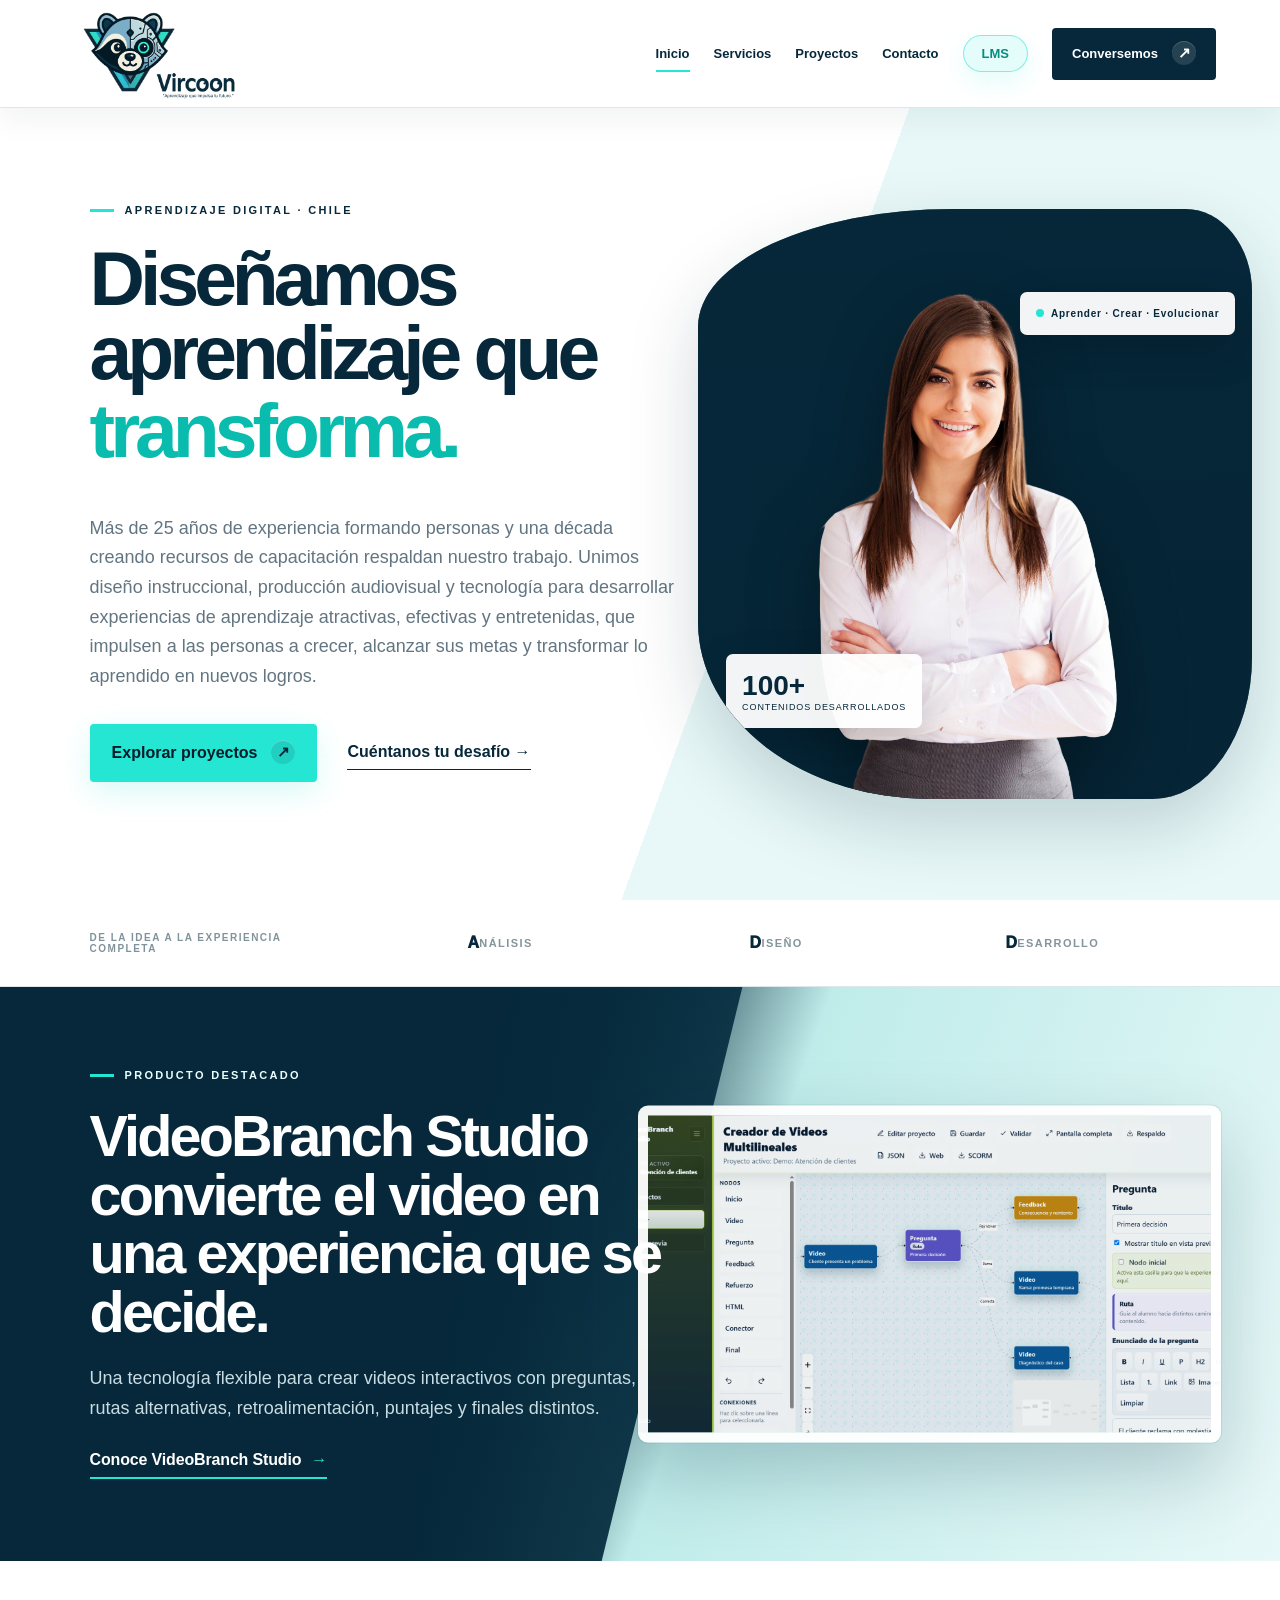
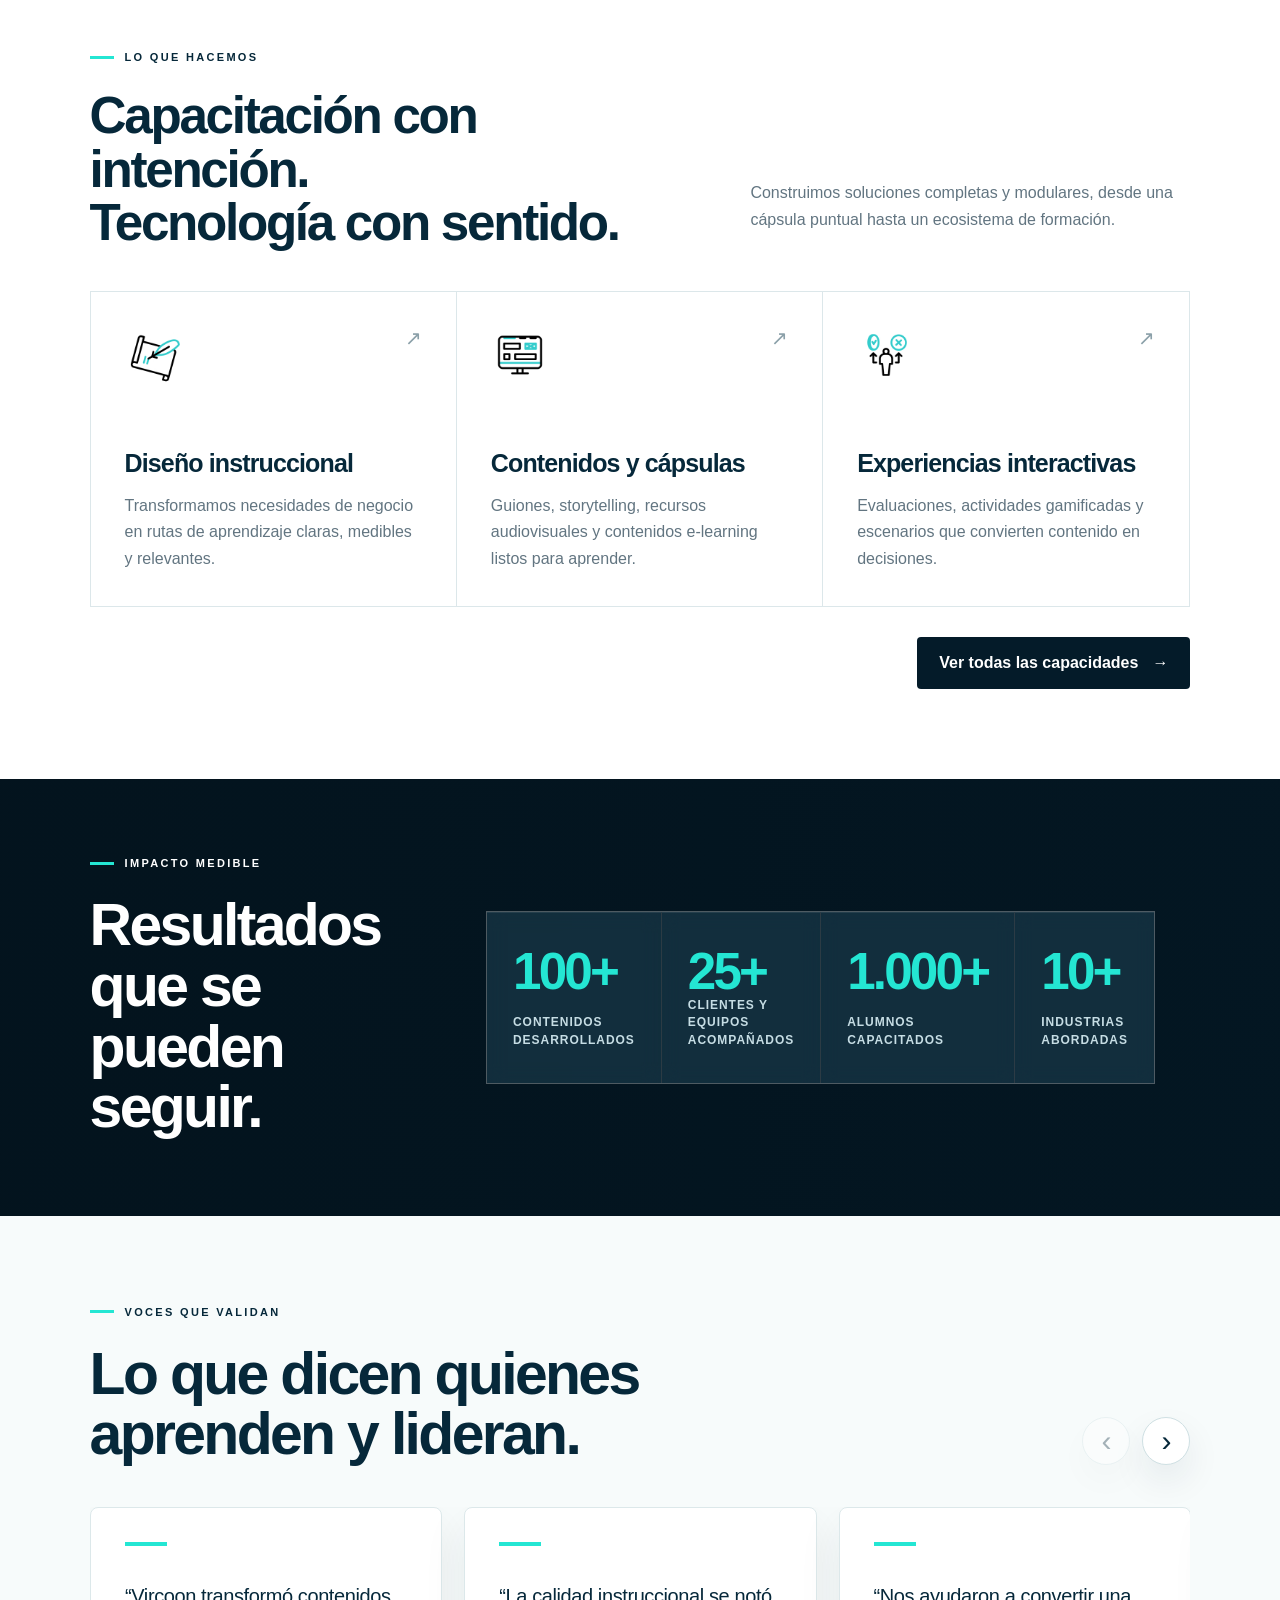
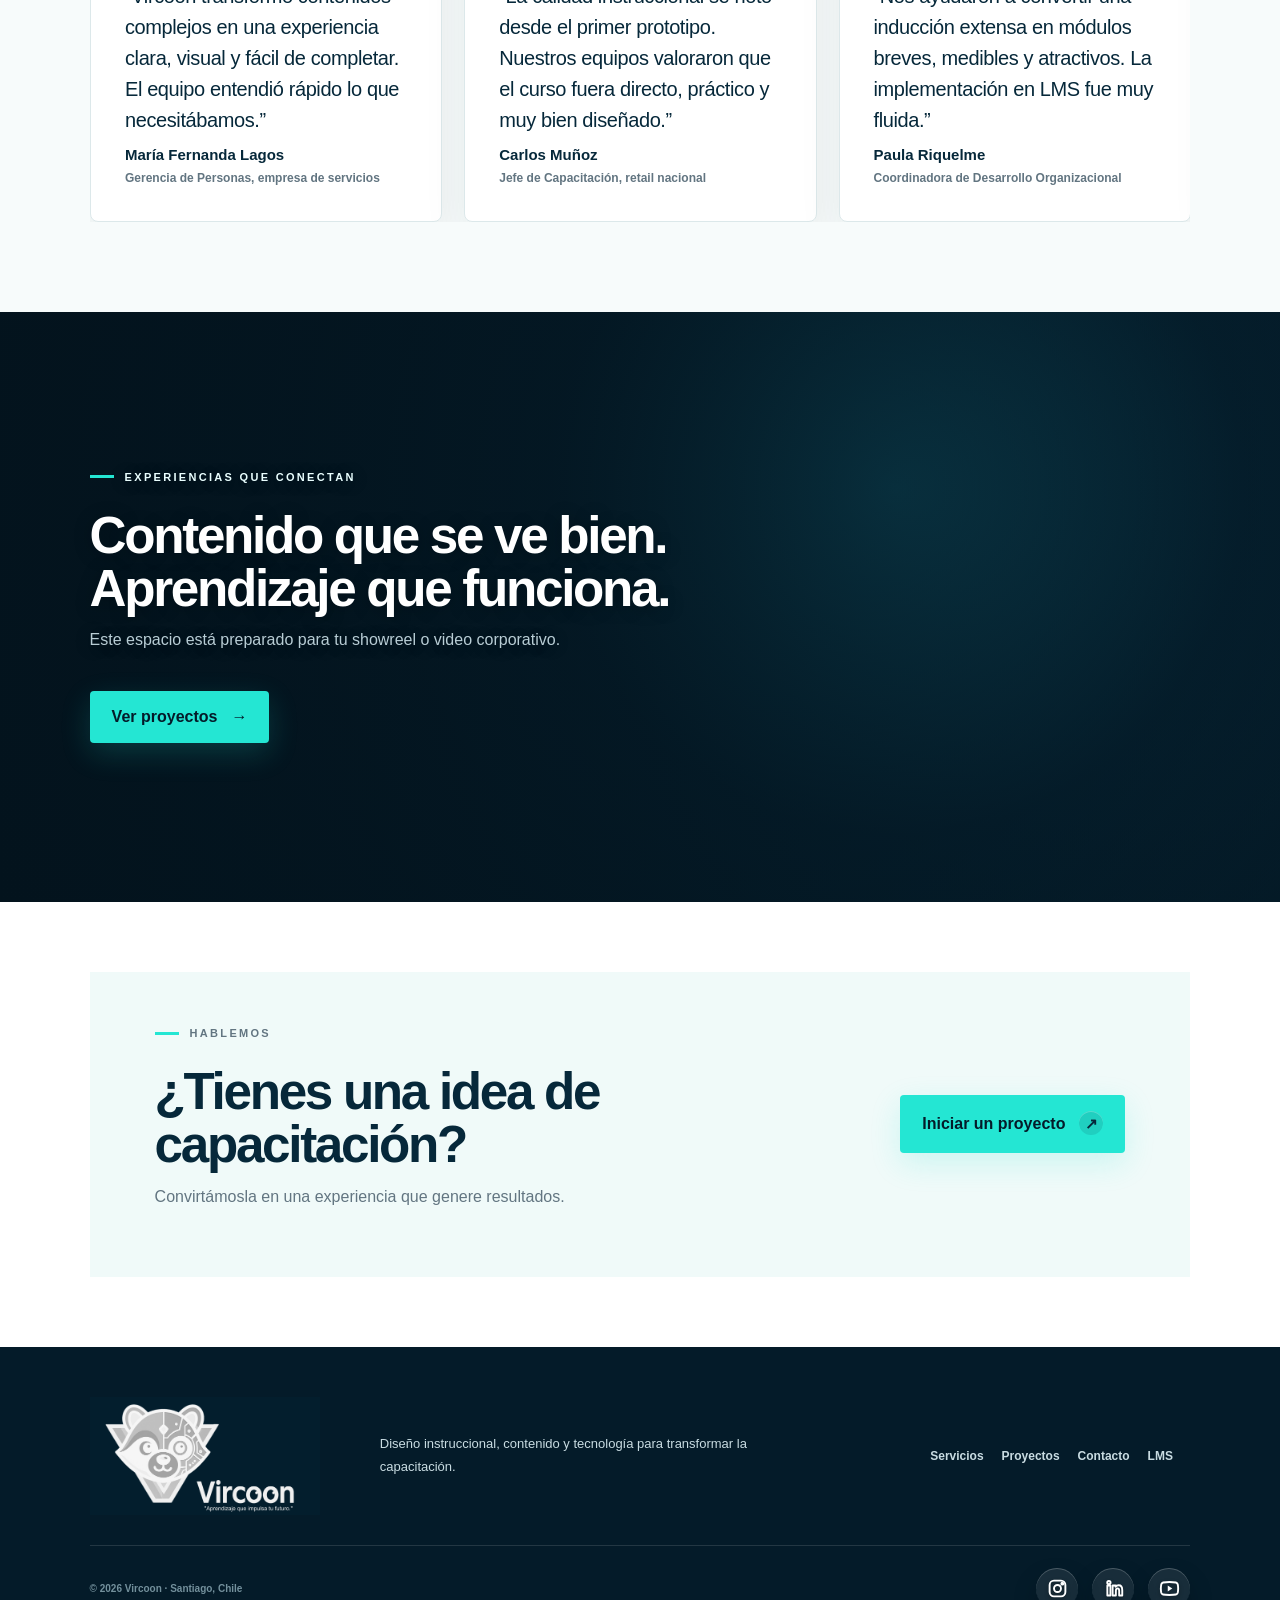
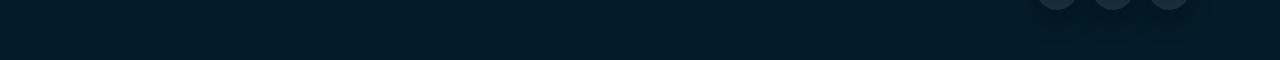
==== commit af13138a: "Commit_VideoGamificacion" ====
--- a/index.html
+++ b/index.html
@@ -1,6 +1,6 @@
 <!doctype html><html lang="es"><head><meta charset="utf-8"><meta name="viewport" content="width=device-width,initial-scale=1"><title>Vircoon | Aprendizaje que impulsa tu futuro</title><meta name="description" content="Diseño instruccional, contenidos, gamificación y tecnología para capacitación corporativa."><link rel="stylesheet" href="css/styles.css"><link rel="icon" href="images/vircoon-logo.png"></head><body><div class="site-wrap">
 <header class="site-header"><a href="index.html" class="brand"><img src="images/vircoon-logo.png" alt="Vircoon — Aprendizaje que impulsa tu futuro"></a><button class="menu-button" aria-expanded="false" aria-label="Abrir menú"><span></span><span></span></button><nav aria-label="Navegación principal"><a class="active" href="index.html">Inicio</a><a href="servicios.html">Servicios</a><a href="proyectos.html">Proyectos</a><a href="contacto.html">Contacto</a><a class="nav-lms" href="https://vircoon-lms-empresa.fazacom.chatgpt.site/login" target="_blank" rel="noopener">LMS</a><a class="nav-cta" href="contacto.html">Conversemos <span class="button-icon" aria-hidden="true">&#8599;</span></a></nav></header>
-<main><section class="hero"><div class="hero-copy reveal"><p class="eyebrow"><span></span> APRENDIZAJE DIGITAL · CHILE</p><h1>Diseñamos aprendizaje que <em><span class="rotating-word" aria-live="polite" data-words="transforma.|funciona.|se aplica.|genera impacto.|deja huella."><span class="rotating-word-current">transforma.</span></span></em></h1><p class="lead">Unimos diseño instruccional, producción audiovisual y tecnología para crear experiencias de capacitación que las personas quieren completar.</p><div class="actions"><a class="button primary" href="proyectos.html">Explorar proyectos <span class="button-icon" aria-hidden="true">&#8599;</span></a><a class="text-link" href="contacto.html">Cuéntanos tu desafío <span>&#8594;</span></a></div></div><div class="hero-stage reveal delay"><video class="hero-background-video" autoplay muted loop playsinline aria-hidden="true"><source src="videos/hero-office.mp4" type="video/mp4"></video><img class="hero-person" src="images/vircoon-hero-person.png" alt="Profesional de Vircoon"><div class="floating-tag tag-one"><b>100+</b><span>contenidos desarrollados</span></div><div class="floating-tag tag-two"><i></i> Aprender · Crear · Evolucionar</div></div></section>
+<main><section class="hero"><div class="hero-copy reveal"><p class="eyebrow"><span></span> APRENDIZAJE DIGITAL · CHILE</p><h1>Diseñamos aprendizaje que <em><span class="rotating-word" aria-live="polite" data-words="transforma.|funciona.|se aplica.|genera impacto.|deja huella."><span class="rotating-word-current">transforma.</span></span></em></h1><p class="lead">M&aacute;s de 25 a&ntilde;os de experiencia formando personas y una d&eacute;cada creando recursos de capacitaci&oacute;n respaldan nuestro trabajo. Unimos dise&ntilde;o instruccional, producci&oacute;n audiovisual y tecnolog&iacute;a para desarrollar experiencias de aprendizaje atractivas, efectivas y entretenidas, que impulsen a las personas a crecer, alcanzar sus metas y transformar lo aprendido en nuevos logros.</p><div class="actions"><a class="button primary" href="proyectos.html">Explorar proyectos <span class="button-icon" aria-hidden="true">&#8599;</span></a><a class="text-link" href="contacto.html">Cuéntanos tu desafío <span>&#8594;</span></a></div></div><div class="hero-stage reveal delay"><video class="hero-background-video" autoplay muted loop playsinline aria-hidden="true"><source src="videos/hero-office.mp4" type="video/mp4"></video><img class="hero-person" src="images/vircoon-hero-person.png" alt="Profesional de Vircoon"><div class="floating-tag tag-one"><b>100+</b><span>contenidos desarrollados</span></div><div class="floating-tag tag-two"><i></i> Aprender · Crear · Evolucionar</div></div></section>
 <section class="trust-strip"><p>De la idea a la experiencia completa</p><div class="trust-carousel" aria-label="Etapas de desarrollo"><div class="trust-carousel-track"><span><strong>A</strong>N&Aacute;LISIS</span><span><strong>D</strong>ISE&Ntilde;O</span><span><strong>D</strong>ESARROLLO</span><span><strong>I</strong>MPLEMENTACI&Oacute;N</span><span><strong>E</strong>VALUACI&Oacute;N</span></div></div></section>
 <section class="product-teaser" aria-labelledby="product-teaser-title"><div><p class="eyebrow"><span></span> PRODUCTO DESTACADO</p><h2 id="product-teaser-title">VideoBranch Studio convierte el video en<br>una experiencia que se decide.</h2><p>Una tecnolog&iacute;a flexible para crear videos interactivos con preguntas,<br>rutas alternativas, retroalimentaci&oacute;n, puntajes y finales distintos.</p><a class="product-teaser-link" href="proyectos.html#producto-destacado">Conoce VideoBranch Studio <span aria-hidden="true">&#8594;</span></a></div></section><section class="section compact"><div class="section-heading"><div><p class="eyebrow"><span></span> LO QUE HACEMOS</p><h2>Capacitación con intención.<br>Tecnología con sentido.</h2></div><p>Construimos soluciones completas y modulares, desde una cápsula puntual hasta un ecosistema de formación.</p></div><div class="capability-grid"><article class="capability-card"><div class="card-top"><img class="card-icon" src="images/icon-diseno-instruccional.gif" alt="Icono de diseño instruccional"><span>&#8599;</span></div><h3>Diseño instruccional</h3><p>Transformamos necesidades de negocio en rutas de aprendizaje claras, medibles y relevantes.</p></article><article class="capability-card"><div class="card-top"><img class="card-icon" src="images/icon-contenidos-capsulas.gif" alt="Icono de contenidos y cápsulas"><span>&#8599;</span></div><h3>Contenidos y cápsulas</h3><p>Guiones, storytelling, recursos audiovisuales y contenidos e-learning listos para aprender.</p></article><article class="capability-card"><div class="card-top"><img class="card-icon" src="images/icon-experiencias-interactivas.gif" alt="Icono de experiencias interactivas"><span>&#8599;</span></div><h3>Experiencias interactivas</h3><p>Evaluaciones, actividades gamificadas y escenarios que convierten contenido en decisiones.</p></article></div><div class="section-action"><a class="button dark" href="servicios.html">Ver todas las capacidades <span>&#8594;</span></a></div></section>
 <section class="stats-band" aria-labelledby="stats-title"><video class="stats-background-video" autoplay muted loop playsinline aria-hidden="true"><source src="videos/video-comentarios.mp4" type="video/mp4"></video><div class="stats-shade"></div><div class="stats-heading"><p class="eyebrow"><span></span> IMPACTO MEDIBLE</p><h2 id="stats-title">Resultados que se pueden seguir.</h2></div><div class="stats-grid"><article><strong>100+</strong><span>Contenidos desarrollados</span></article><article><strong>25+</strong><span>Clientes y equipos acompañados</span></article><article><strong>1.000+</strong><span>Alumnos capacitados</span></article><article><strong>10+</strong><span>Industrias abordadas</span></article></div></section>
--- a/css/styles.css
+++ b/css/styles.css
@@ -4,7 +4,7 @@
 .page-hero{padding:90px clamp(25px,9vw,145px);background:linear-gradient(115deg,#fff 50%,var(--ice));min-height:480px;display:flex;flex-direction:column;justify-content:center}.page-hero h1{font-size:clamp(52px,6.5vw,88px)}.page-hero>p:last-child,.page-hero-copy>p:last-child{max-width:650px;color:var(--muted);font-size:18px;line-height:1.65;margin-top:25px}.page-hero.page-hero-visual{display:grid;grid-template-columns:minmax(0,1.05fr) minmax(320px,.95fr);align-items:center;gap:clamp(34px,6vw,90px);padding-right:clamp(25px,6vw,95px)}.page-hero-image{align-self:stretch;min-height:590px;display:flex;align-items:flex-end;justify-content:center;position:relative;overflow:visible}.page-hero-image:before{content:"";position:absolute;inset:7% 0 0;background:#eaf8fa;border-radius:46% 38% 18% 26% / 20% 24% 16% 18%;box-shadow:0 24px 60px rgba(6,40,58,.09)}.page-hero-image img{position:relative;z-index:1;width:clamp(790px,58vw,860px);min-width:790px;height:auto;max-width:none;max-height:none;object-fit:contain;object-position:bottom center;filter:drop-shadow(0 22px 24px rgba(6,40,58,.18))}.services-grid{padding:70px clamp(25px,7vw,110px);display:grid;grid-template-columns:repeat(3,1fr);gap:1px;background:var(--line)}.service-card{background:#fff;padding:38px;min-height:440px;position:relative}.service-card:hover{background:#f4fbfb}.service-number{position:absolute;right:30px;top:25px;font-size:55px;font-weight:900;color:#e6f1f2}.service-card>small,.project-copy>small{color:#08a99c;text-transform:uppercase;letter-spacing:.16em;font-weight:900}.service-card h2{font-size:29px;letter-spacing:-.04em;margin:45px 0 15px}.service-card p{color:var(--muted);line-height:1.6}.service-card ul{list-style:none;padding:20px 0 0;margin:20px 0 0;border-top:1px solid var(--line)}.service-card li{margin:11px 0;font-size:13px;font-weight:700}.service-card li span{color:#00bbaa;margin-right:10px}.process{background:var(--navy);color:#fff;padding:80px clamp(25px,7vw,110px);display:grid;grid-template-columns:1fr 1.4fr;gap:80px}.process ol{list-style:none;padding:0;margin:0;display:grid;grid-template-columns:1fr 1fr}.process li{border-top:1px solid rgba(255,255,255,.18);padding:25px 15px 25px 0;display:flex;gap:20px}.process li b{color:var(--aqua)}.process li span{display:flex;flex-direction:column;color:#91aab4;font-size:13px}.process li strong{color:white;font-size:18px;margin-bottom:7px}
 .project-list{padding:40px clamp(25px,7vw,110px) 80px}.project-row{display:grid;grid-template-columns:1fr 1fr;min-height:410px;border-bottom:1px solid var(--line);padding:38px 0;gap:70px;align-items:center}.project-row:nth-child(even) .project-visual{order:2}.project-visual{position:relative;overflow:hidden;background:var(--navy);display:grid;place-items:center;aspect-ratio:16/9;min-height:auto;border:10px solid #fff;border-radius:10px;box-shadow:0 24px 55px rgba(6,40,58,.18),0 0 0 1px rgba(6,40,58,.08)}.project-visual>span{position:absolute;left:25px;top:20px;color:white;font-size:12px;font-weight:900;z-index:2;text-shadow:0 2px 12px rgba(0,0,0,.45)}.project-video{position:absolute;inset:0;width:100%;height:100%;object-fit:contain;display:block;background:var(--navy);user-select:none;-webkit-user-drag:none}.project-visual:after{content:"";position:absolute;inset:0;background:linear-gradient(180deg,rgba(4,27,41,.28),rgba(4,27,41,.08));pointer-events:none;z-index:1}.v2{background:#18cdbc}.v3{background:#dff5f3}.v4{background:#0a4b60}.mock-ui{width:68%;height:60%;background:rgba(255,255,255,.95);border-radius:8px;padding:15px;box-shadow:0 30px 45px rgba(0,0,0,.22);transform:rotate(-3deg)}.mock-ui i{display:block;height:12%;background:#dcecef;margin-bottom:12px}.mock-ui i:nth-child(2){height:42%;background:linear-gradient(135deg,#07344b,#28d9ca)}.mock-ui i:nth-child(3){width:55%}.project-copy{display:flex;flex-direction:column;justify-content:center;align-items:flex-start}.project-copy h2{font-size:42px;letter-spacing:-.045em;margin:17px 0}.project-copy p{color:var(--muted);line-height:1.7;max-width:520px}.project-copy b{font-size:11px;letter-spacing:.08em;margin:16px 0 28px}.project-copy a{font-weight:900;border-bottom:2px solid var(--aqua);padding-bottom:7px}.video-band.small{min-height:400px}
 .contact-layout{min-height:720px;display:grid;grid-template-columns:.9fr 1.1fr;background:linear-gradient(115deg,var(--ice) 0 45%,#fff 45%);padding:80px clamp(25px,8vw,130px);gap:100px}.contact-intro h1{font-size:clamp(47px,5.5vw,74px)}.contact-intro>p:not(.eyebrow){color:var(--muted);font-size:17px;line-height:1.7}.contact-details{margin-top:45px;display:grid;gap:24px}.contact-details div{display:flex;flex-direction:column;gap:7px}.contact-details small{font-size:9px;letter-spacing:.18em;font-weight:900;color:#77909a}.contact-details a,.contact-details span{font-weight:800}.contact-form{background:white;padding:40px;box-shadow:0 25px 70px rgba(4,40,58,.1);display:flex;flex-direction:column;gap:22px}.form-row{display:grid;grid-template-columns:1fr 1fr;gap:18px}.contact-form label{font-size:11px;font-weight:900;letter-spacing:.06em;text-transform:uppercase}.contact-form input,.contact-form select,.contact-form textarea{display:block;width:100%;margin-top:9px;border:1px solid #cadadd;background:#fbfdfd;padding:14px;color:var(--ink);outline:none;text-transform:none;letter-spacing:normal}.contact-form input:focus,.contact-form select:focus,.contact-form textarea:focus{border-color:#09bcae;box-shadow:0 0 0 3px rgba(36,230,211,.12)}.contact-form textarea{resize:vertical}.contact-form .button{align-self:flex-start}.form-note{color:#087f77;font-size:12px;font-weight:700}
-@media(max-width:900px){.site-header{height:78px}.menu-button{display:block}.site-header nav{display:none;position:absolute;top:78px;left:0;right:0;background:white;padding:25px;box-shadow:0 25px 45px rgba(0,0,0,.12);flex-direction:column;align-items:stretch;gap:0}.site-header nav.open{display:flex}.site-header nav>a:not(.nav-cta):not(.nav-lms){padding:15px}.hero{grid-template-columns:1fr;padding:0;background:white}.hero-copy{padding:70px 25px}.hero-stage{min-height:470px}.page-hero.page-hero-visual{grid-template-columns:1fr;padding:70px 25px 0}.page-hero-image{min-height:500px;margin-top:10px;overflow:hidden}.page-hero-image img{width:min(118vw,680px);min-width:520px;max-height:none}.trust-strip,.section-heading,.cta-panel{align-items:flex-start;flex-direction:column}.trust-strip div{flex-wrap:wrap}.capability-grid,.services-grid{grid-template-columns:1fr}.capability-card{border-right:0;border-bottom:1px solid var(--line)}.services-grid{padding:1px}.process,.contact-layout{grid-template-columns:1fr}.process ol{grid-template-columns:1fr}.project-row{grid-template-columns:1fr;gap:25px}.project-row:nth-child(even) .project-visual{order:0}.project-visual{min-height:auto}.contact-layout{background:var(--ice);padding:60px 25px;gap:45px}.circle-link{position:static;margin-top:28px}footer{grid-template-columns:1fr}.cta-panel{padding:38px;margin:40px 25px}}
+@media(max-width:900px){.site-header{height:78px}.menu-button{display:block}.site-header nav{display:none;position:absolute;top:78px;left:0;right:0;background:white;padding:25px;box-shadow:0 25px 45px rgba(0,0,0,.12);flex-direction:column;align-items:stretch;gap:0}.site-header nav.open{display:flex}.site-header nav>a:not(.nav-cta):not(.nav-lms){padding:15px}.hero{grid-template-columns:1fr;padding:0;background:white}.hero-copy{padding:70px 25px}.hero-stage{min-height:470px}.page-hero.page-hero-visual{grid-template-columns:1fr;padding:70px 25px 0}.page-hero-image{min-height:500px;margin-top:10px;overflow:hidden}.page-hero-image img{width:min(118vw,680px);min-width:520px;max-height:none}.trust-strip,.section-heading,.cta-panel{align-items:flex-start;flex-direction:column}.trust-strip div{flex-wrap:nowrap}.capability-grid,.services-grid{grid-template-columns:1fr}.capability-card{border-right:0;border-bottom:1px solid var(--line)}.services-grid{padding:1px}.process,.contact-layout{grid-template-columns:1fr}.process ol{grid-template-columns:1fr}.project-row{grid-template-columns:1fr;gap:25px}.project-row:nth-child(even) .project-visual{order:0}.project-visual{min-height:auto}.contact-layout{background:var(--ice);padding:60px 25px;gap:45px}.circle-link{position:static;margin-top:28px}footer{grid-template-columns:1fr}.cta-panel{padding:38px;margin:40px 25px}}
 @media(max-width:560px){.brand small{display:none}.hero h1,.page-hero h1{font-size:48px}.actions{align-items:flex-start;flex-direction:column}.trust-strip div{gap:18px}.section{padding:65px 25px}.capability-card{min-height:230px}.page-hero{padding:65px 25px;min-height:400px}.page-hero.page-hero-visual{padding:65px 25px 0}.page-hero-image{min-height:390px}.page-hero-image img{width:min(126vw,520px);min-width:440px;max-height:none}.service-card{min-height:auto}.form-row{grid-template-columns:1fr}.contact-form{padding:25px}.project-copy h2{font-size:34px}.process{padding:60px 25px}.video-band{padding:60px 25px}}
 @media(prefers-reduced-motion:reduce){*{scroll-behavior:auto!important;animation:none!important;transition:none!important}}
 
@@ -105,5 +105,46 @@
 .trust-strip .trust-carousel span{flex:0 0 33.333%;text-align:center;white-space:nowrap}
 .trust-strip .trust-carousel strong{font-size:1.45em;font-weight:950;color:var(--ink);letter-spacing:.02em;vertical-align:-.04em}
 @media(max-width:900px){.trust-strip{align-items:flex-start}.trust-strip .trust-carousel{width:100%;flex-basis:auto}}
-@media(max-width:560px){.trust-strip .trust-carousel{font-size:10px}}
+@media(max-width:560px){.trust-strip{gap:24px;padding-top:28px;padding-bottom:30px}.trust-strip p{max-width:100%;line-height:1.7}.trust-strip .trust-carousel{font-size:13px;width:100%;max-width:290px;align-self:center}.trust-strip .trust-carousel span{flex-basis:100%;text-align:center}.trust-strip .trust-carousel strong{font-size:1.75em}.trust-strip .trust-carousel-track{flex-wrap:nowrap}}
 @media(prefers-reduced-motion:reduce){.trust-strip .trust-carousel-track{transition:none;transform:none!important;flex-wrap:wrap;gap:18px}.trust-strip .trust-carousel{overflow:visible}.trust-strip .trust-carousel span[aria-hidden="true"]{display:none}.trust-strip .trust-carousel span{flex:0 0 auto;text-align:left}}
+
+
+/* Producto destacado, zoom de videos y metricas */
+.project-visual{cursor:zoom-in}.product-media{cursor:pointer}.project-visual:before{content:"Ampliar";position:absolute;right:18px;bottom:18px;z-index:3;padding:9px 13px;border-radius:999px;background:rgba(255,255,255,.88);color:var(--ink);font-size:10px;font-weight:900;letter-spacing:.08em;text-transform:uppercase;box-shadow:0 12px 26px rgba(0,0,0,.18);opacity:0;transform:translateY(8px);transition:.22s}.project-visual:hover:before{opacity:1;transform:none}.video-zoom-overlay{position:fixed;inset:0;z-index:180;background:rgba(2,19,30,.72);backdrop-filter:blur(12px);display:grid;place-items:center;padding:clamp(18px,4vw,58px);opacity:0;pointer-events:none;transition:opacity .25s ease}.video-zoom-overlay.open{opacity:1;pointer-events:auto}.video-zoom-frame{width:min(92vw,calc((100vh - 120px) * 1.777));max-width:1320px;aspect-ratio:16/9;background:#02131e;border:10px solid rgba(255,255,255,.92);border-radius:12px;box-shadow:0 34px 90px rgba(0,0,0,.38),0 0 0 1px rgba(255,255,255,.12);overflow:hidden;transform:scale(.94);transition:transform .25s ease}.video-zoom-overlay.open .video-zoom-frame{transform:scale(1)}.video-zoom-frame video{width:100%;height:100%;object-fit:contain;background:#02131e;display:block}.product-showcase{padding:92px clamp(25px,7vw,110px);display:grid;grid-template-columns:minmax(320px,.78fr) minmax(420px,1.22fr);gap:clamp(42px,7vw,110px);align-items:center;background:linear-gradient(115deg,#f7fbfb 0 48%,#e8f8f8 48%);position:relative;overflow:hidden}.product-showcase:before{content:"";position:absolute;inset:9% 6% auto auto;width:34vw;height:34vw;border:1px solid rgba(36,230,211,.24);border-radius:50%;box-shadow:0 0 0 80px rgba(36,230,211,.035);pointer-events:none}.product-copy,.product-media{position:relative;z-index:1}.product-copy h2{font-size:clamp(38px,5vw,72px);line-height:.98;letter-spacing:-.055em;margin:0}.product-copy>p{color:var(--muted);font-size:18px;line-height:1.7;max-width:560px;margin:28px 0}.product-actions{display:flex;align-items:center;gap:26px;flex-wrap:wrap}.product-actions-bottom{grid-column:1/-1;justify-content:flex-end;width:min(100%,1180px);justify-self:center;margin-top:-6px}.product-media{min-height:520px;border-radius:8px;overflow:visible}.product-video{position:absolute;inset:8% 0 8% 12%;width:76%;height:74%;object-fit:cover;border-radius:8px;box-shadow:0 30px 70px rgba(6,40,58,.22);filter:saturate(.82) contrast(1.05) brightness(.88)}.product-image-main{position:absolute;right:0;bottom:0;width:min(48%,360px);filter:drop-shadow(0 24px 28px rgba(6,40,58,.22))}.product-image-main img{width:100%;display:block}.product-feature{position:absolute;background:rgba(255,255,255,.9);border:1px solid rgba(220,231,234,.9);backdrop-filter:blur(14px);box-shadow:0 20px 45px rgba(6,40,58,.13);padding:18px 20px;border-radius:8px;display:flex;flex-direction:column;gap:6px}.product-feature strong{font-size:28px;line-height:1;color:var(--ink);letter-spacing:-.04em}.product-feature span{font-size:10px;font-weight:900;text-transform:uppercase;letter-spacing:.09em;color:#6a818a}.product-feature-one{left:0;top:18%}.product-feature-two{left:18%;bottom:7%}.product-mini{position:absolute;right:10%;top:4%;width:86px;height:86px;background:white;border-radius:50%;display:grid;place-items:center;box-shadow:0 18px 40px rgba(6,40,58,.14)}.product-mini img{width:58px;height:58px;object-fit:contain}.stats-grid article{background:rgba(6,40,58,.68);backdrop-filter:blur(8px);box-shadow:inset 0 1px 0 rgba(255,255,255,.08)}footer>div:not(.footer-bottom){flex-wrap:wrap}.footer-bottom{align-items:center}@media(max-width:900px){.product-showcase{grid-template-columns:1fr}.product-media{min-height:470px}.product-video{left:0;width:82%}.video-zoom-frame{width:94vw}}@media(max-width:640px){.product-showcase{padding:68px 25px}.product-media{min-height:430px}.product-video{width:100%;height:62%;left:0}.product-image-main{width:58%}.product-feature-one{top:8%}.product-feature-two{left:4%;bottom:4%}.project-visual:before{opacity:1;transform:none}.stats-grid article{background:rgba(6,40,58,.72)}}
+
+
+/* Teaser liviano de producto en Inicio */
+.product-teaser{margin:0;padding:82px clamp(25px,7vw,110px);min-height:540px;display:flex;align-items:center;justify-content:space-between;gap:42px;position:relative;overflow:hidden;background:linear-gradient(110deg,#06283a 0 42%,#bfecea 56%,#e8f8f8 100%);color:#fff}.product-teaser:before{content:"";position:absolute;inset:0;background:linear-gradient(100deg,rgba(6,40,58,.99) 0%,rgba(6,40,58,.96) 36%,rgba(8,54,72,.93) 68%,rgba(11,70,88,.88) 100%);clip-path:polygon(0 0,58% 0,47% 100%,0 100%);box-shadow:34px 0 70px rgba(6,40,58,.18);z-index:1}.product-teaser:after{content:"";position:absolute;right:clamp(24px,4.6vw,78px);top:50%;width:min(44vw,660px);aspect-ratio:16/9;background:linear-gradient(rgba(6,40,58,.08),rgba(6,40,58,.08)),url("../images/producto-destacado.png") center/cover no-repeat;border:10px solid rgba(255,255,255,.94);border-radius:10px;box-shadow:0 32px 76px rgba(6,40,58,.22),0 0 0 1px rgba(6,40,58,.08);transform:translateY(-50%);filter:saturate(.94) contrast(1.02);pointer-events:none;z-index:2}.product-teaser>div{position:relative;z-index:3}.product-teaser h2{font-size:clamp(34px,4.5vw,62px);line-height:1.02;letter-spacing:-.05em;margin:0;max-width:660px}.product-teaser p:not(.eyebrow){font-size:18px;line-height:1.65;color:#c8dde3;max-width:650px;margin:22px 0 0}.product-teaser .eyebrow{color:#eaffff}.product-teaser-link{display:inline-flex;align-items:center;gap:10px;margin-top:28px;padding-bottom:8px;border-bottom:2px solid var(--aqua);color:#fff;font-weight:900;letter-spacing:-.01em}.product-teaser-link span{color:var(--aqua);transition:transform .2s ease}.product-teaser-link:hover span{transform:translateX(4px)}@keyframes teaser-pulse{0%,100%{transform:scale(.94);opacity:.65}50%{transform:scale(1.04);opacity:1}}@media(max-width:900px){.product-teaser{align-items:flex-start;flex-direction:column;background:linear-gradient(160deg,rgba(6,40,58,.94),rgba(11,70,88,.90)),url("../images/producto-destacado.png") center/cover no-repeat}.product-teaser:before{clip-path:none;box-shadow:none}.product-teaser:after{display:none}.product-teaser-link{margin-top:24px}}
+
+
+/* VideoBranch Studio destacado */
+#producto-destacado{scroll-margin-top:94px}
+.product-branch{background:linear-gradient(115deg,#f7fbfb 0 43%,#e8f8f8 43%);padding-top:62px;padding-bottom:72px;row-gap:18px}
+.product-branch:before{inset:7% 3% auto auto;width:38vw;height:38vw;border-color:rgba(36,230,211,.28);box-shadow:0 0 0 90px rgba(36,230,211,.04)}
+.product-branch .product-copy{max-width:710px}
+.product-branch .product-subtitle{font-size:clamp(21px,2vw,28px);line-height:1.25;color:#08a99c;font-weight:900;letter-spacing:-.02em;margin:16px 0 22px;max-width:640px}
+.product-branch .product-copy>p:not(.eyebrow):not(.product-subtitle):not(.product-statement){font-size:16px;line-height:1.72;color:var(--muted);max-width:660px;margin:18px 0}
+.branch-capabilities{display:grid;grid-template-columns:1fr 1fr;gap:10px;margin:28px 0}
+.branch-capabilities span{background:rgba(255,255,255,.82);border:1px solid rgba(220,231,234,.9);border-radius:8px;padding:13px 14px;font-size:11px;font-weight:900;letter-spacing:.06em;text-transform:uppercase;color:var(--ink);box-shadow:0 12px 28px rgba(6,40,58,.07)}
+.product-statement{grid-column:1/-1;justify-self:center;width:min(100%,1180px);margin:-2px auto 0!important;padding:20px clamp(18px,3vw,34px)!important;text-align:center;background:linear-gradient(90deg,rgba(36,230,211,0),rgba(36,230,211,.16),rgba(36,230,211,0));border-top:1px solid rgba(36,230,211,.28);border-bottom:1px solid rgba(36,230,211,.28);font-size:clamp(24px,2.35vw,34px)!important;line-height:1.08!important;font-weight:900;color:var(--ink)!important;letter-spacing:-.04em}
+#producto-destacado .product-media{min-height:560px;display:flex;align-items:center;justify-content:center}
+#producto-destacado .product-video{position:absolute;left:0;top:38%;width:100%;height:auto;aspect-ratio:16/9;transform:translateY(-50%);object-fit:contain;background:#f6fbfc;border:10px solid #fff;border-radius:10px;box-shadow:0 28px 62px rgba(6,40,58,.18),0 0 0 1px rgba(6,40,58,.08);filter:none}
+.branch-interface{position:absolute;right:clamp(18px,4vw,58px);top:4%;width:min(360px,54%);background:rgba(255,255,255,.92);border:1px solid rgba(220,231,234,.9);backdrop-filter:blur(16px);border-radius:8px;padding:18px;box-shadow:0 20px 50px rgba(6,40,58,.15)}
+.branch-interface strong{display:block;font-size:18px;color:var(--ink);margin-bottom:6px}
+.branch-interface span{font-size:13px;color:var(--muted)}
+.branch-paths{display:grid;grid-template-columns:repeat(3,1fr);gap:8px;margin-top:14px}
+.branch-paths i{font-style:normal;text-align:center;background:#e8f8f8;border:1px solid #cdebed;border-radius:6px;padding:8px 6px;font-size:10px;font-weight:900;color:#087f77;letter-spacing:.06em;text-transform:uppercase}
+#producto-destacado .product-feature-one{left:clamp(18px,4vw,56px);top:auto;bottom:82px;max-width:min(520px,82%)}
+#producto-destacado .product-feature strong{font-size:clamp(24px,2.4vw,36px)}
+#producto-destacado .product-feature span{font-size:11px}
+.branch-publish{position:absolute;right:8%;bottom:104px;background:#06283a;color:white;border-radius:8px;padding:16px 18px;box-shadow:0 18px 45px rgba(6,40,58,.2)}
+.branch-publish b{display:block;font-size:20px;color:var(--aqua)}
+.branch-publish span{display:block;font-size:10px;letter-spacing:.09em;text-transform:uppercase;color:#c6dde4;font-weight:900;margin-top:4px}
+#producto-destacado .product-image-main,#producto-destacado .product-mini,#producto-destacado .product-feature-two{display:none}
+@media(max-width:900px){.product-branch{background:linear-gradient(160deg,#f7fbfb 0%,#e8f8f8 100%)}.branch-capabilities{grid-template-columns:1fr}.branch-interface{right:18px;width:min(360px,62%)}#producto-destacado .product-video{left:0;width:100%}}
+@media(max-width:640px){#producto-destacado .product-media{min-height:390px}#producto-destacado .product-video{top:34%;height:auto;width:100%;left:0}.branch-publish{right:14px;bottom:82px;left:auto}.branch-paths{grid-template-columns:1fr}#producto-destacado .product-feature-one{left:0;right:0;bottom:132px;max-width:none}.product-statement{font-size:26px!important}.product-statement br{display:none}.product-actions-bottom{justify-content:flex-start;margin-top:0}}
+
+
+/* Eyebrow consistente en producto destacado */
+.product-showcase .product-copy>.eyebrow{font-size:11px;line-height:1;font-weight:900;letter-spacing:.21em;margin:0 0 26px;max-width:none;color:var(--ink);text-transform:uppercase}
+.product-showcase .product-copy>.eyebrow span{width:24px;height:3px;background:var(--aqua);display:inline-block;flex:0 0 24px}
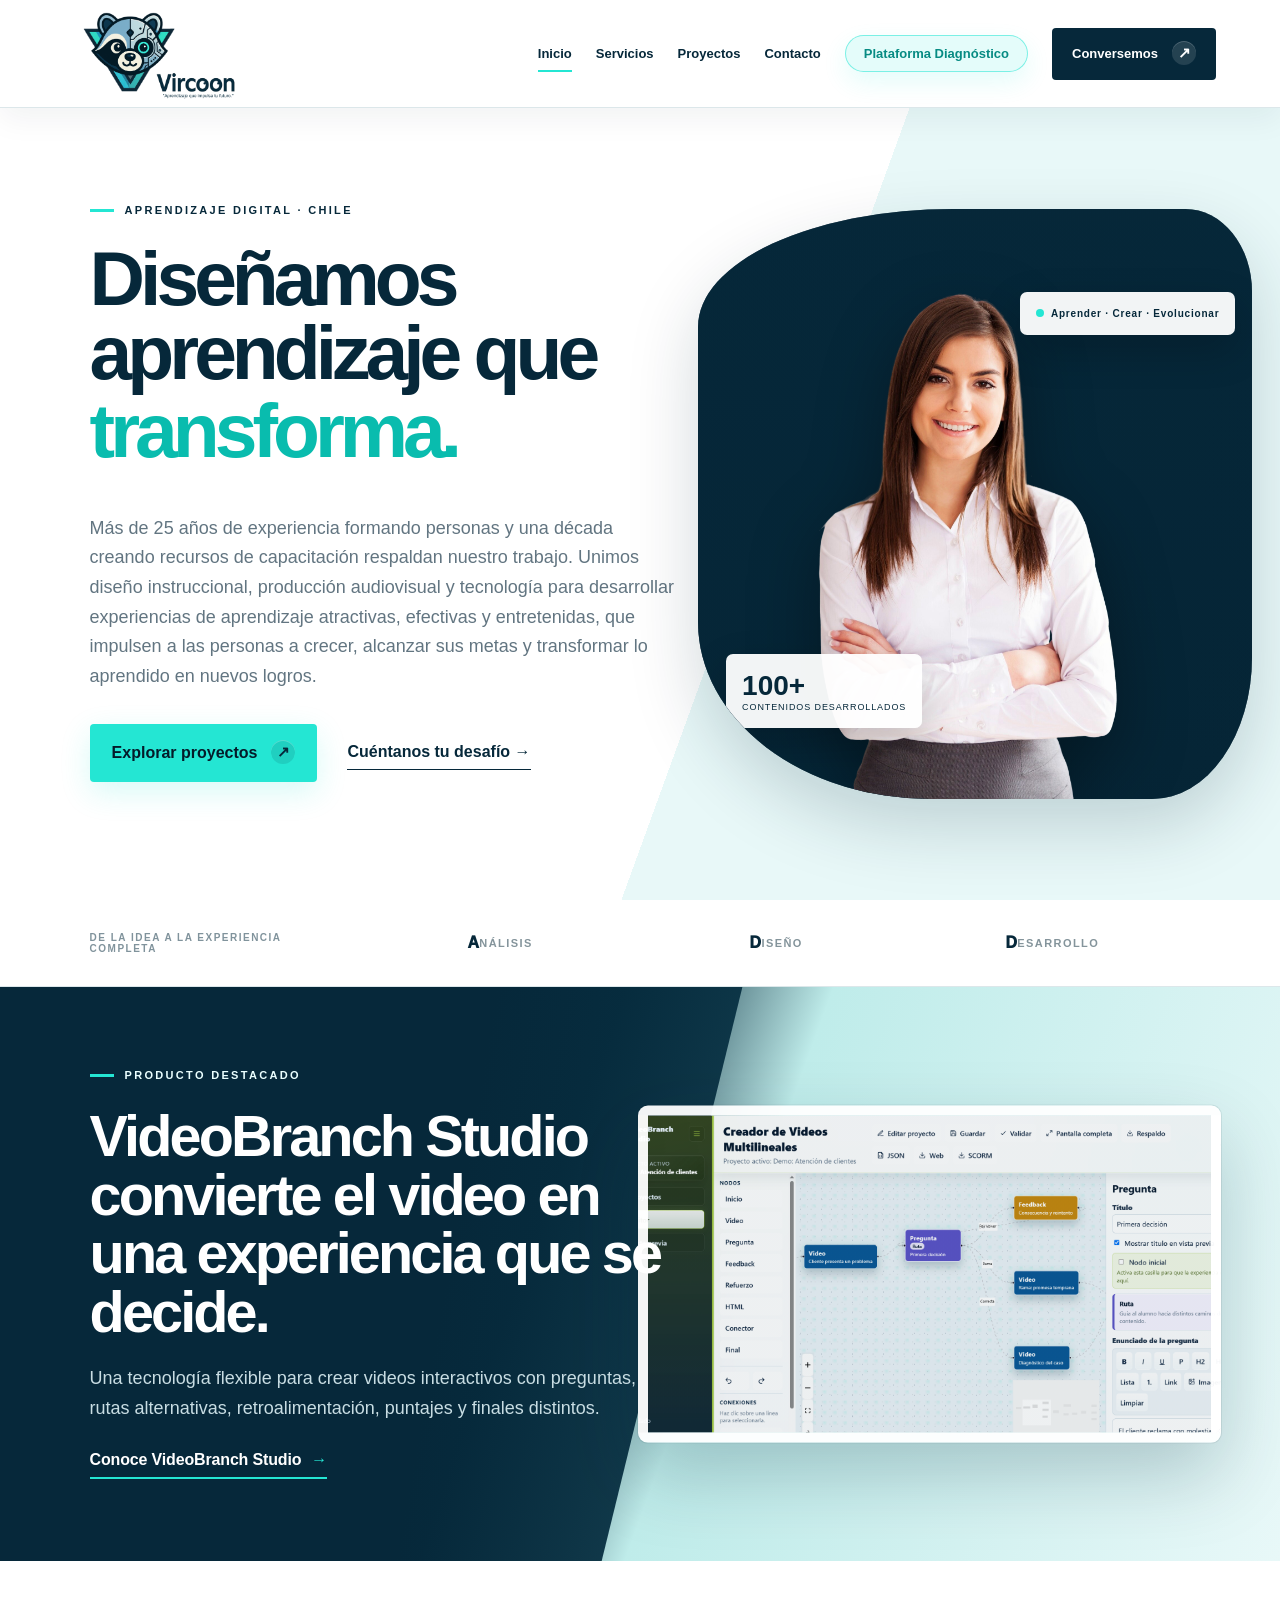
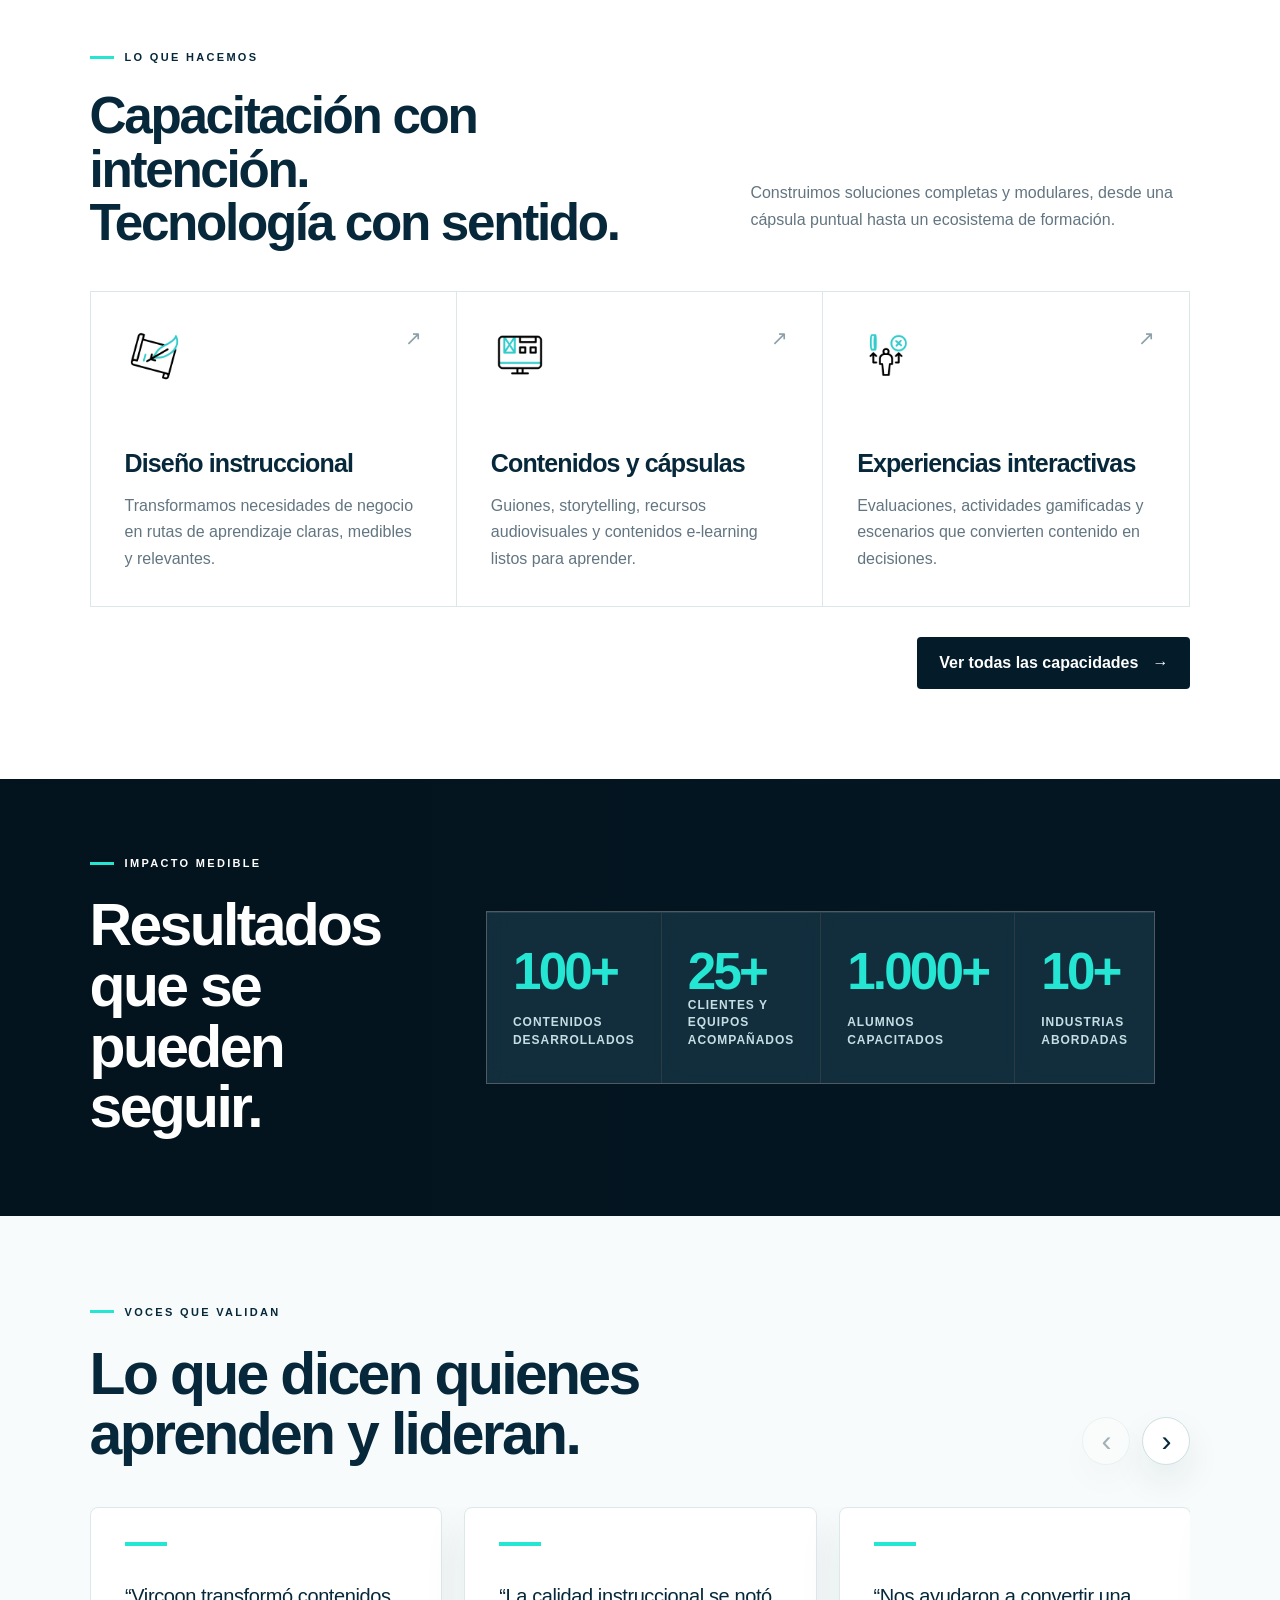
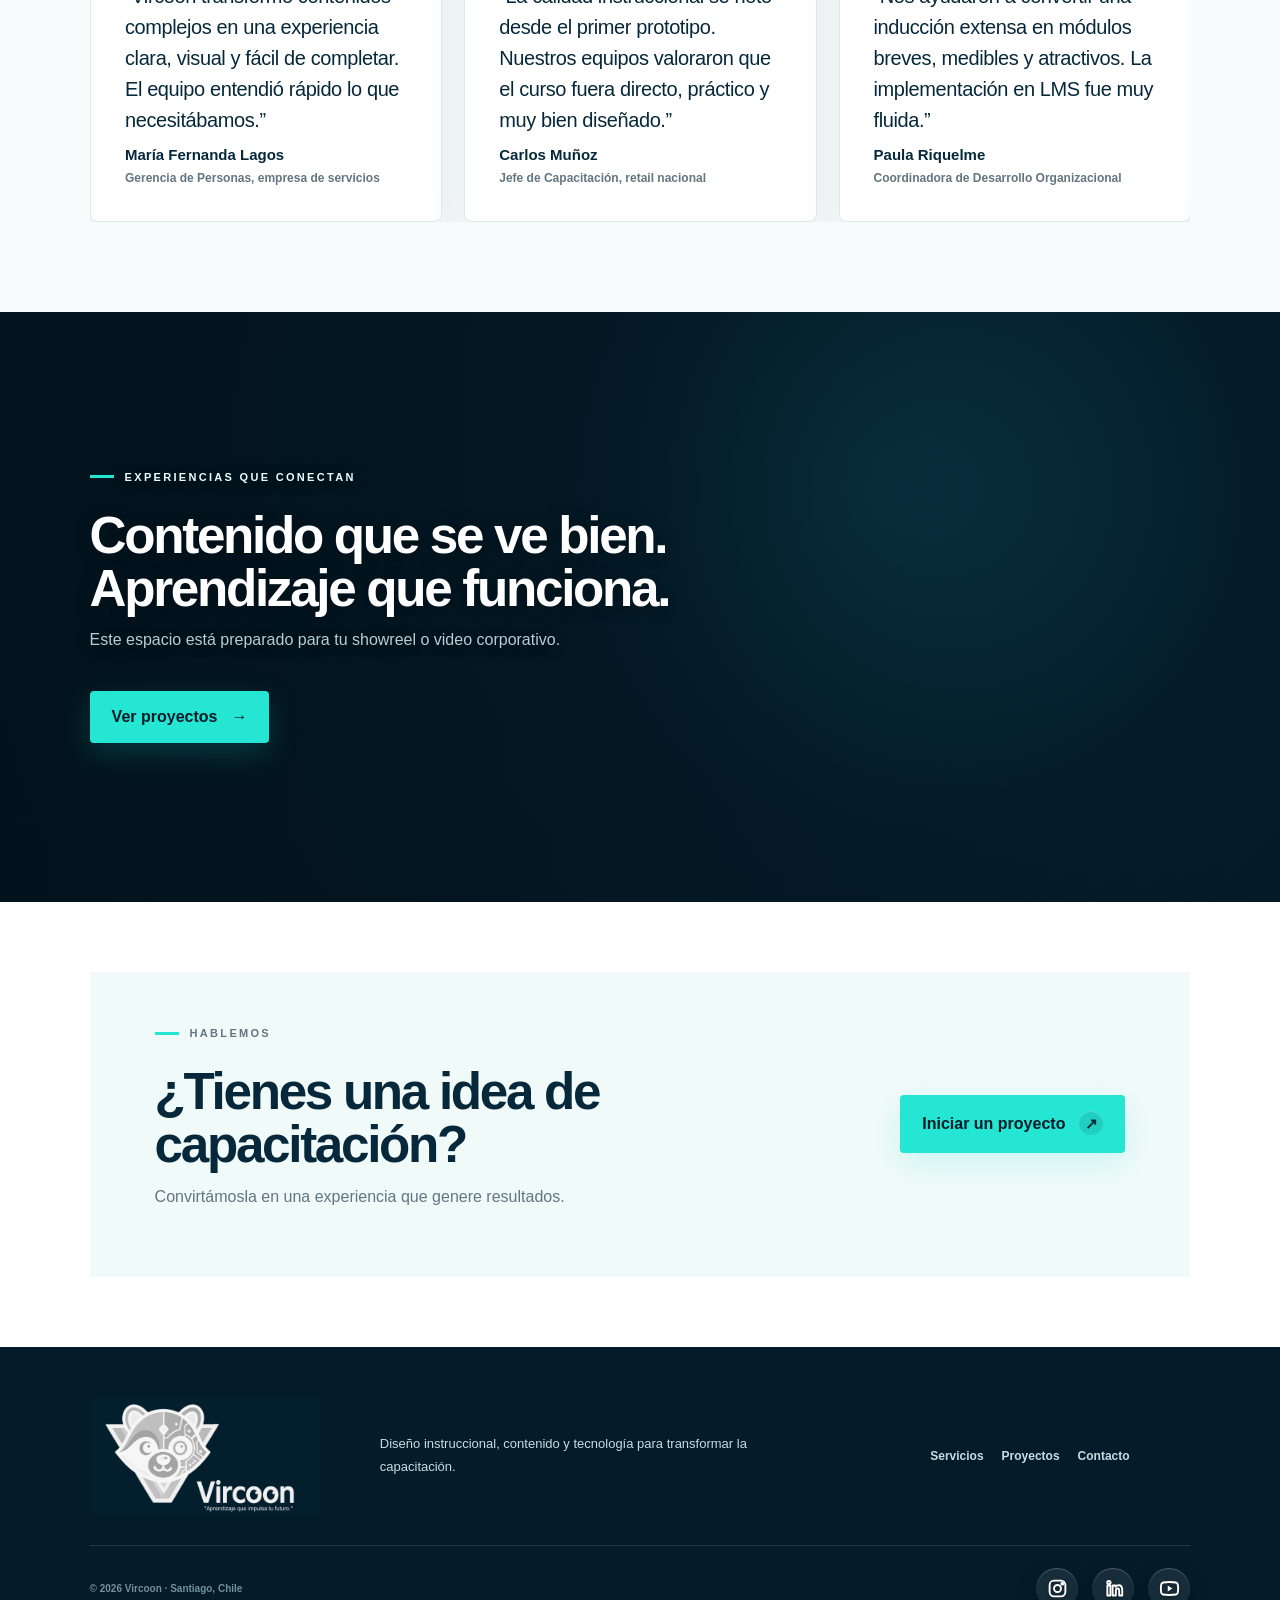
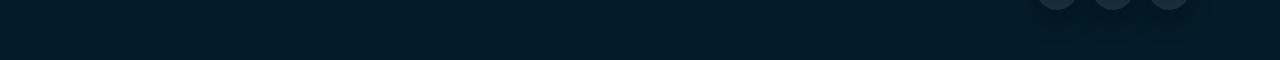
==== commit 6584571e: "Commit_Diagnostico" ====
--- a/index.html
+++ b/index.html
@@ -1,5 +1,5 @@
 <!doctype html><html lang="es"><head><meta charset="utf-8"><meta name="viewport" content="width=device-width,initial-scale=1"><title>Vircoon | Aprendizaje que impulsa tu futuro</title><meta name="description" content="Diseño instruccional, contenidos, gamificación y tecnología para capacitación corporativa."><link rel="stylesheet" href="css/styles.css"><link rel="icon" href="images/vircoon-logo.png"></head><body><div class="site-wrap">
-<header class="site-header"><a href="index.html" class="brand"><img src="images/vircoon-logo.png" alt="Vircoon — Aprendizaje que impulsa tu futuro"></a><button class="menu-button" aria-expanded="false" aria-label="Abrir menú"><span></span><span></span></button><nav aria-label="Navegación principal"><a class="active" href="index.html">Inicio</a><a href="servicios.html">Servicios</a><a href="proyectos.html">Proyectos</a><a href="contacto.html">Contacto</a><a class="nav-lms" href="https://vircoon-lms-empresa.fazacom.chatgpt.site/login" target="_blank" rel="noopener">LMS</a><a class="nav-cta" href="contacto.html">Conversemos <span class="button-icon" aria-hidden="true">&#8599;</span></a></nav></header>
+<header class="site-header"><a href="index.html" class="brand"><img src="images/vircoon-logo.png" alt="Vircoon — Aprendizaje que impulsa tu futuro"></a><button class="menu-button" aria-expanded="false" aria-label="Abrir menú"><span></span><span></span></button><nav aria-label="Navegación principal"><a class="active" href="index.html">Inicio</a><a href="servicios.html">Servicios</a><a href="proyectos.html">Proyectos</a><a href="contacto.html">Contacto</a><a class="nav-lms" href="diagnostico-web/index_d.html" target="_blank" rel="noopener">Plataforma Diagnóstico</a><a class="nav-cta" href="contacto.html">Conversemos <span class="button-icon" aria-hidden="true">&#8599;</span></a></nav></header>
 <main><section class="hero"><div class="hero-copy reveal"><p class="eyebrow"><span></span> APRENDIZAJE DIGITAL · CHILE</p><h1>Diseñamos aprendizaje que <em><span class="rotating-word" aria-live="polite" data-words="transforma.|funciona.|se aplica.|genera impacto.|deja huella."><span class="rotating-word-current">transforma.</span></span></em></h1><p class="lead">M&aacute;s de 25 a&ntilde;os de experiencia formando personas y una d&eacute;cada creando recursos de capacitaci&oacute;n respaldan nuestro trabajo. Unimos dise&ntilde;o instruccional, producci&oacute;n audiovisual y tecnolog&iacute;a para desarrollar experiencias de aprendizaje atractivas, efectivas y entretenidas, que impulsen a las personas a crecer, alcanzar sus metas y transformar lo aprendido en nuevos logros.</p><div class="actions"><a class="button primary" href="proyectos.html">Explorar proyectos <span class="button-icon" aria-hidden="true">&#8599;</span></a><a class="text-link" href="contacto.html">Cuéntanos tu desafío <span>&#8594;</span></a></div></div><div class="hero-stage reveal delay"><video class="hero-background-video" autoplay muted loop playsinline aria-hidden="true"><source src="videos/hero-office.mp4" type="video/mp4"></video><img class="hero-person" src="images/vircoon-hero-person.png" alt="Profesional de Vircoon"><div class="floating-tag tag-one"><b>100+</b><span>contenidos desarrollados</span></div><div class="floating-tag tag-two"><i></i> Aprender · Crear · Evolucionar</div></div></section>
 <section class="trust-strip"><p>De la idea a la experiencia completa</p><div class="trust-carousel" aria-label="Etapas de desarrollo"><div class="trust-carousel-track"><span><strong>A</strong>N&Aacute;LISIS</span><span><strong>D</strong>ISE&Ntilde;O</span><span><strong>D</strong>ESARROLLO</span><span><strong>I</strong>MPLEMENTACI&Oacute;N</span><span><strong>E</strong>VALUACI&Oacute;N</span></div></div></section>
 <section class="product-teaser" aria-labelledby="product-teaser-title"><div><p class="eyebrow"><span></span> PRODUCTO DESTACADO</p><h2 id="product-teaser-title">VideoBranch Studio convierte el video en<br>una experiencia que se decide.</h2><p>Una tecnolog&iacute;a flexible para crear videos interactivos con preguntas,<br>rutas alternativas, retroalimentaci&oacute;n, puntajes y finales distintos.</p><a class="product-teaser-link" href="proyectos.html#producto-destacado">Conoce VideoBranch Studio <span aria-hidden="true">&#8594;</span></a></div></section><section class="section compact"><div class="section-heading"><div><p class="eyebrow"><span></span> LO QUE HACEMOS</p><h2>Capacitación con intención.<br>Tecnología con sentido.</h2></div><p>Construimos soluciones completas y modulares, desde una cápsula puntual hasta un ecosistema de formación.</p></div><div class="capability-grid"><article class="capability-card"><div class="card-top"><img class="card-icon" src="images/icon-diseno-instruccional.gif" alt="Icono de diseño instruccional"><span>&#8599;</span></div><h3>Diseño instruccional</h3><p>Transformamos necesidades de negocio en rutas de aprendizaje claras, medibles y relevantes.</p></article><article class="capability-card"><div class="card-top"><img class="card-icon" src="images/icon-contenidos-capsulas.gif" alt="Icono de contenidos y cápsulas"><span>&#8599;</span></div><h3>Contenidos y cápsulas</h3><p>Guiones, storytelling, recursos audiovisuales y contenidos e-learning listos para aprender.</p></article><article class="capability-card"><div class="card-top"><img class="card-icon" src="images/icon-experiencias-interactivas.gif" alt="Icono de experiencias interactivas"><span>&#8599;</span></div><h3>Experiencias interactivas</h3><p>Evaluaciones, actividades gamificadas y escenarios que convierten contenido en decisiones.</p></article></div><div class="section-action"><a class="button dark" href="servicios.html">Ver todas las capacidades <span>&#8594;</span></a></div></section>
--- a/css/styles.css
+++ b/css/styles.css
@@ -148,3 +148,10 @@
 /* Eyebrow consistente en producto destacado */
 .product-showcase .product-copy>.eyebrow{font-size:11px;line-height:1;font-weight:900;letter-spacing:.21em;margin:0 0 26px;max-width:none;color:var(--ink);text-transform:uppercase}
 .product-showcase .product-copy>.eyebrow span{width:24px;height:3px;background:var(--aqua);display:inline-block;flex:0 0 24px}
+
+
+/* Enlace de menú "Plataforma Diagnóstico" (antes LMS): ahora visible; usa el estilo base .nav-lms (botón tipo pill) */
+
+/* Ocultar enlaces LMS temporalmente: cambiar display:none por display:inline-flex/display:block para reactivar */
+footer a[href*="vircoon.com/academia"],
+.contact-details div:has(a[href*="vircoon.com/academia"]){display:none!important}
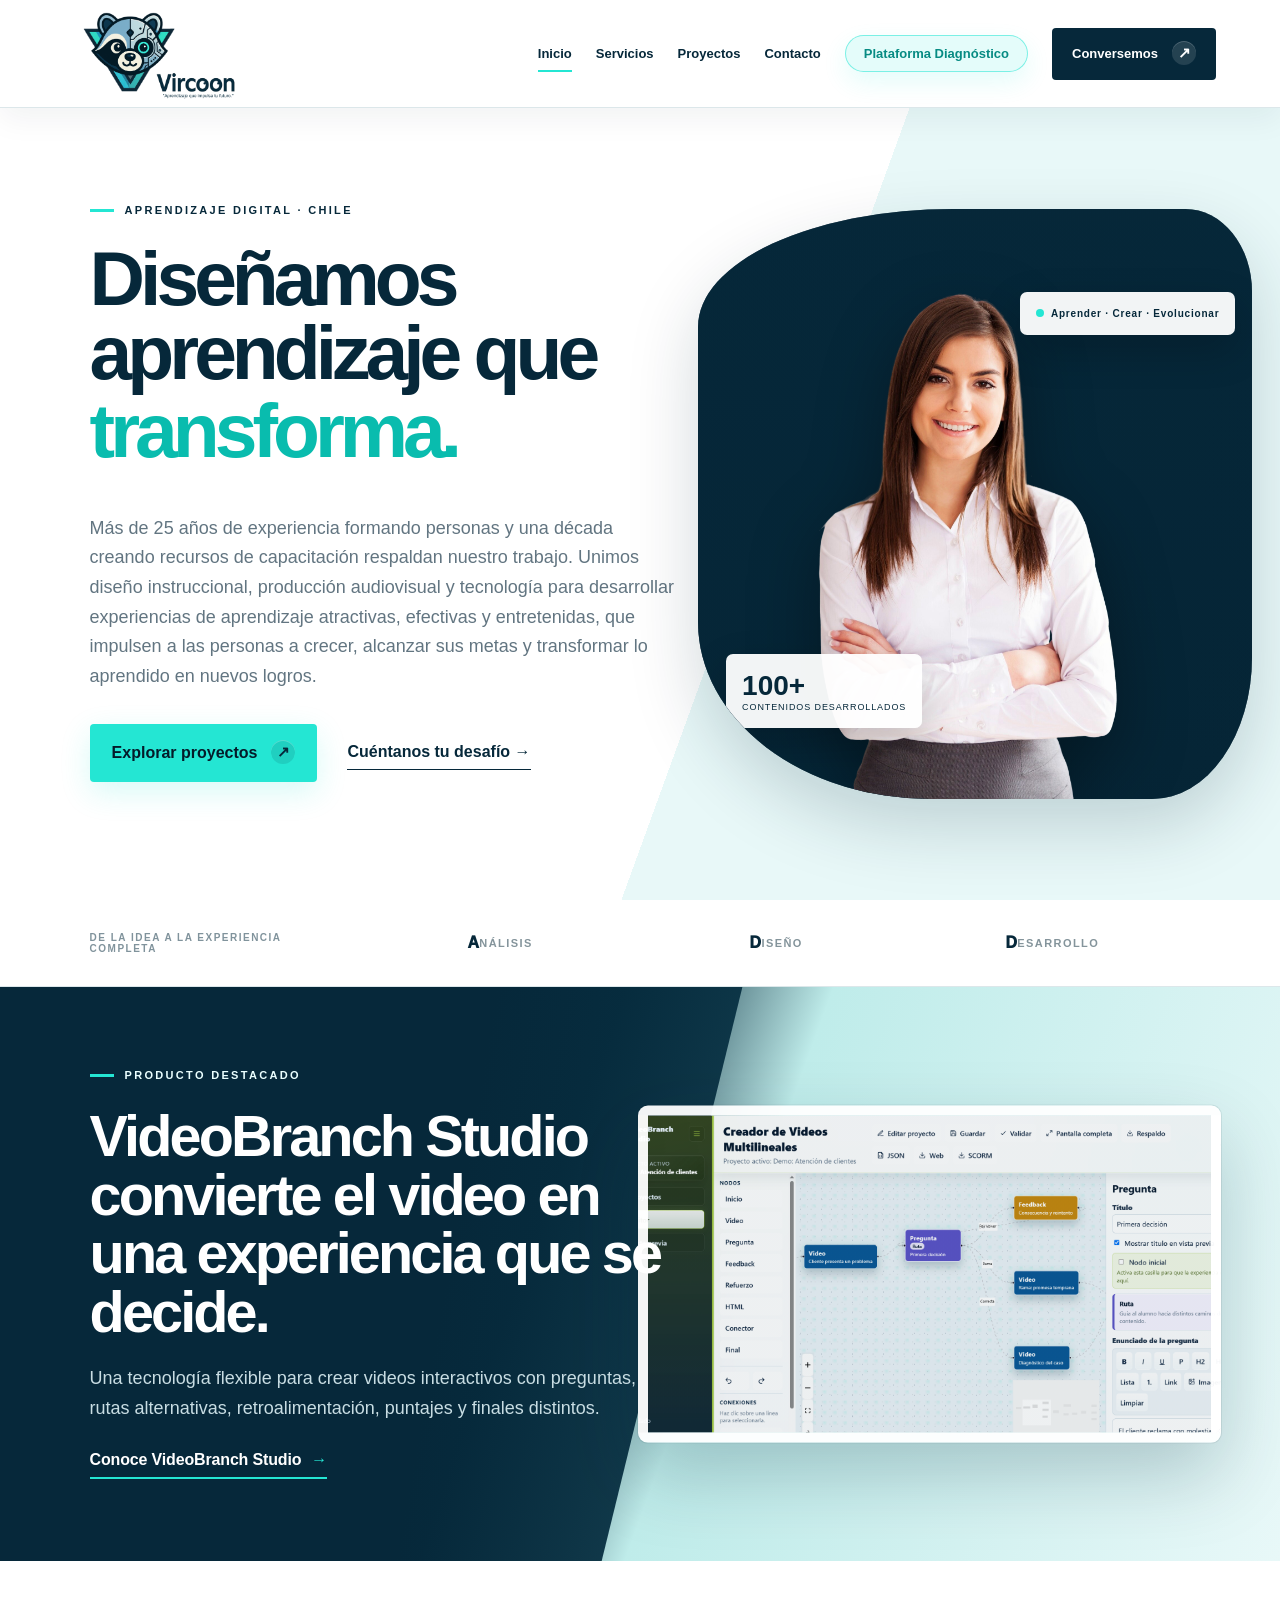
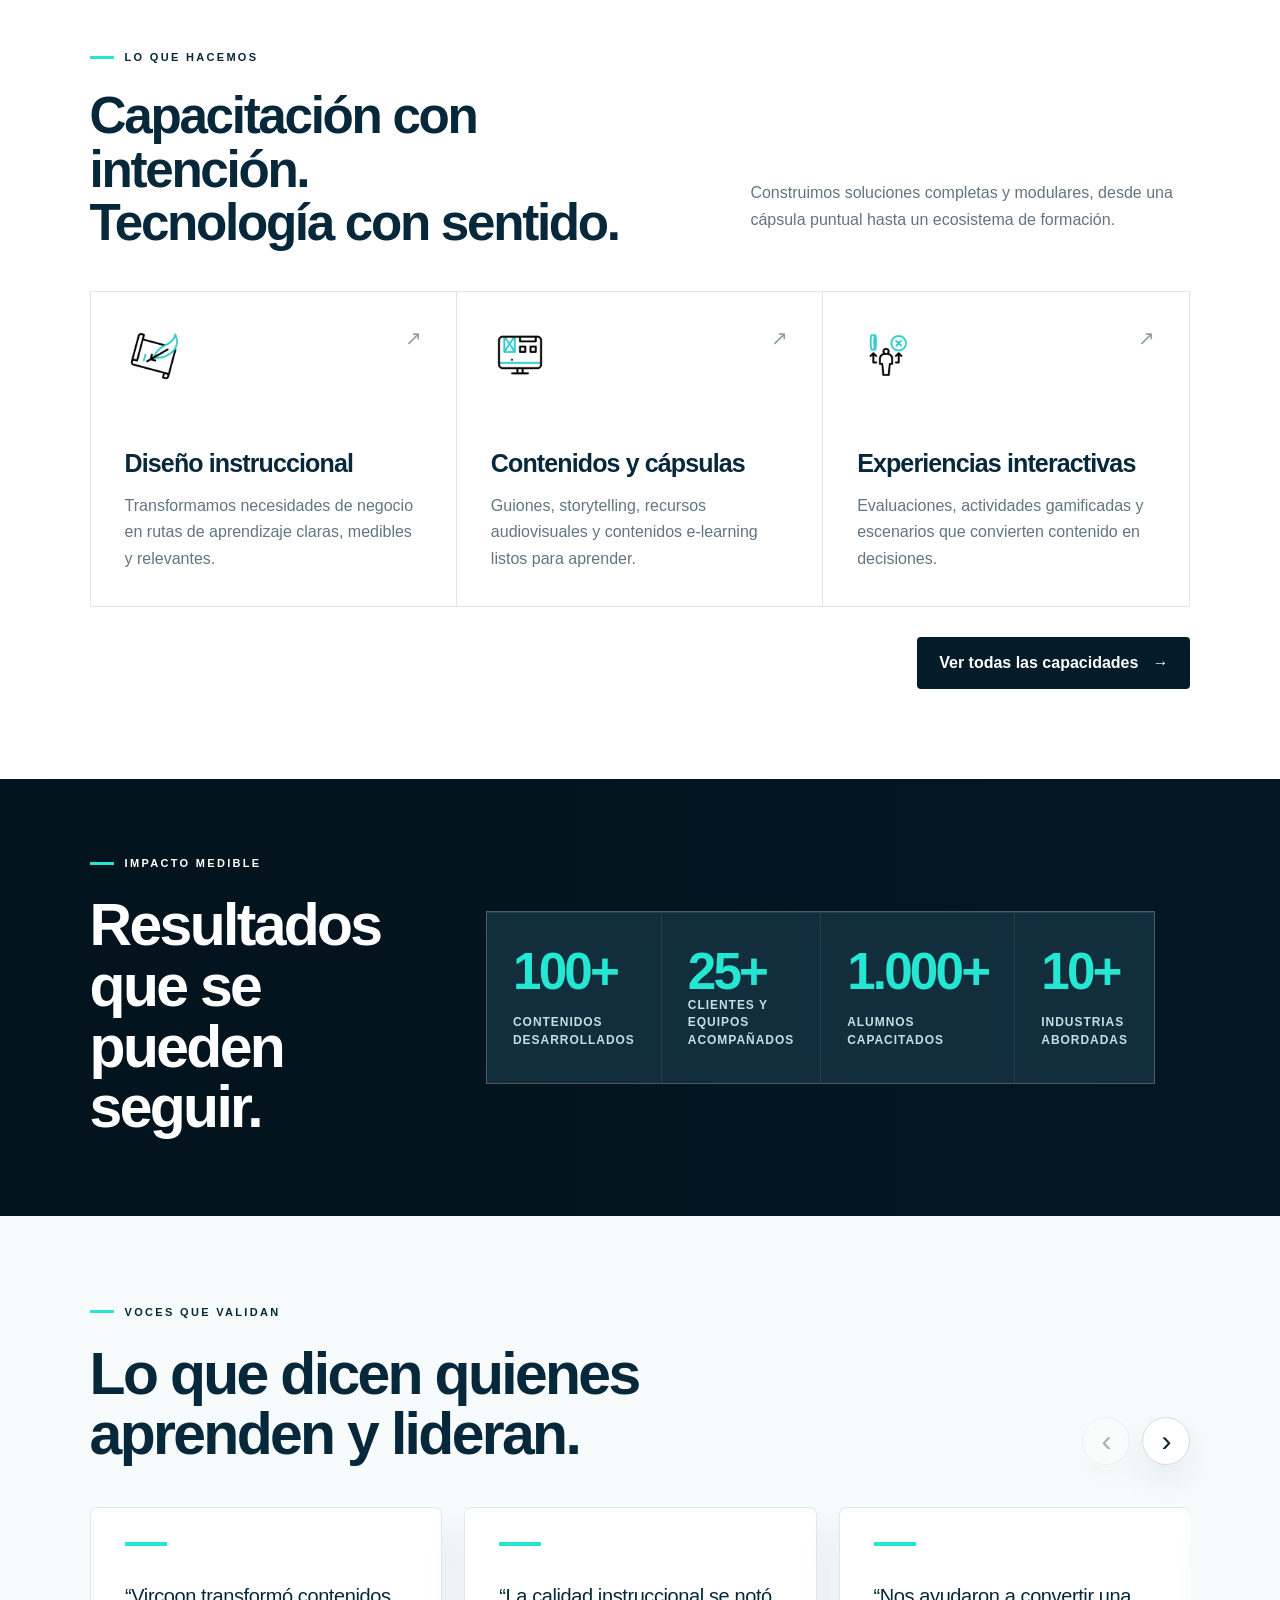
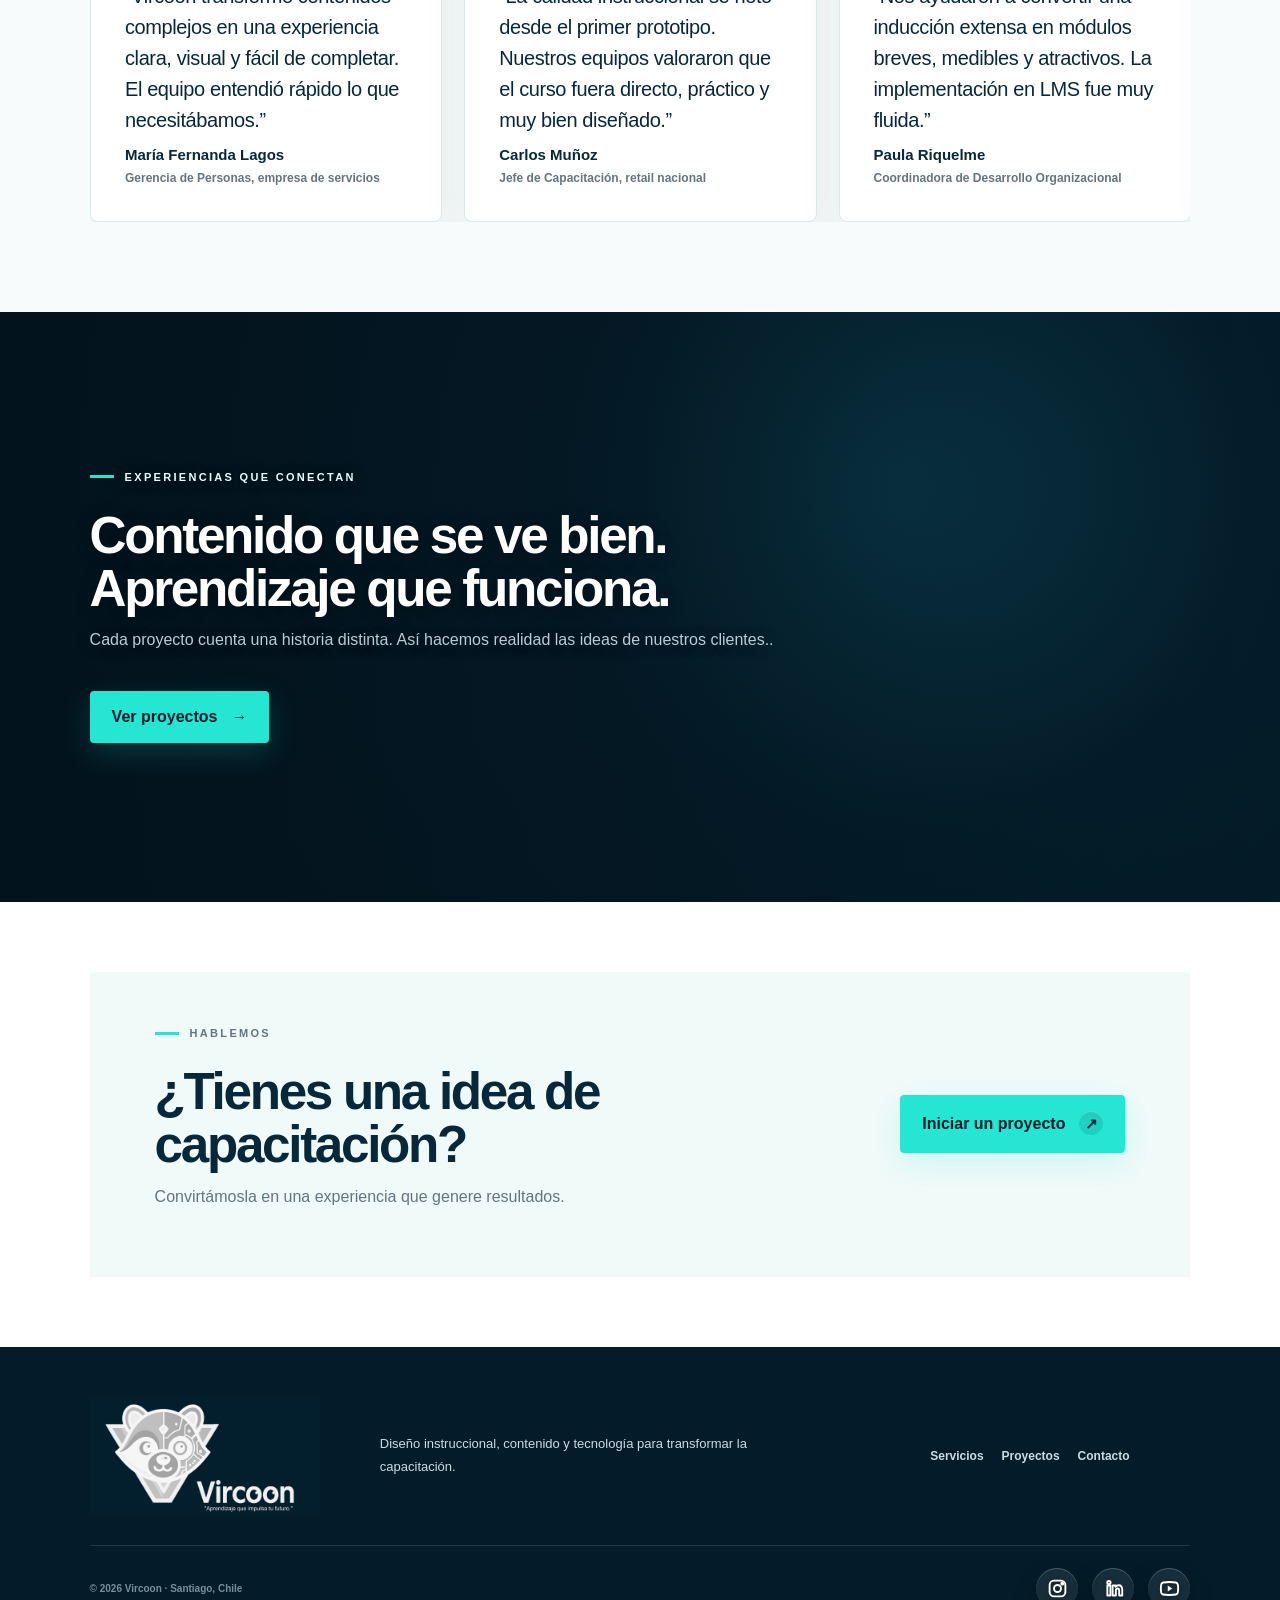
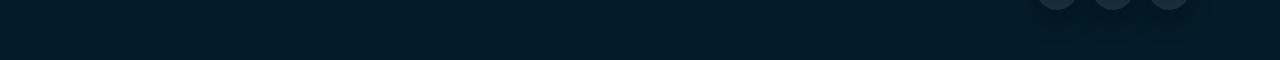
==== commit 92291472: "Commit_ArregloTextos_Claude" ====
--- a/index.html
+++ b/index.html
@@ -5,6 +5,6 @@
 <section class="product-teaser" aria-labelledby="product-teaser-title"><div><p class="eyebrow"><span></span> PRODUCTO DESTACADO</p><h2 id="product-teaser-title">VideoBranch Studio convierte el video en<br>una experiencia que se decide.</h2><p>Una tecnolog&iacute;a flexible para crear videos interactivos con preguntas,<br>rutas alternativas, retroalimentaci&oacute;n, puntajes y finales distintos.</p><a class="product-teaser-link" href="proyectos.html#producto-destacado">Conoce VideoBranch Studio <span aria-hidden="true">&#8594;</span></a></div></section><section class="section compact"><div class="section-heading"><div><p class="eyebrow"><span></span> LO QUE HACEMOS</p><h2>Capacitación con intención.<br>Tecnología con sentido.</h2></div><p>Construimos soluciones completas y modulares, desde una cápsula puntual hasta un ecosistema de formación.</p></div><div class="capability-grid"><article class="capability-card"><div class="card-top"><img class="card-icon" src="images/icon-diseno-instruccional.gif" alt="Icono de diseño instruccional"><span>&#8599;</span></div><h3>Diseño instruccional</h3><p>Transformamos necesidades de negocio en rutas de aprendizaje claras, medibles y relevantes.</p></article><article class="capability-card"><div class="card-top"><img class="card-icon" src="images/icon-contenidos-capsulas.gif" alt="Icono de contenidos y cápsulas"><span>&#8599;</span></div><h3>Contenidos y cápsulas</h3><p>Guiones, storytelling, recursos audiovisuales y contenidos e-learning listos para aprender.</p></article><article class="capability-card"><div class="card-top"><img class="card-icon" src="images/icon-experiencias-interactivas.gif" alt="Icono de experiencias interactivas"><span>&#8599;</span></div><h3>Experiencias interactivas</h3><p>Evaluaciones, actividades gamificadas y escenarios que convierten contenido en decisiones.</p></article></div><div class="section-action"><a class="button dark" href="servicios.html">Ver todas las capacidades <span>&#8594;</span></a></div></section>
 <section class="stats-band" aria-labelledby="stats-title"><video class="stats-background-video" autoplay muted loop playsinline aria-hidden="true"><source src="videos/video-comentarios.mp4" type="video/mp4"></video><div class="stats-shade"></div><div class="stats-heading"><p class="eyebrow"><span></span> IMPACTO MEDIBLE</p><h2 id="stats-title">Resultados que se pueden seguir.</h2></div><div class="stats-grid"><article><strong>100+</strong><span>Contenidos desarrollados</span></article><article><strong>25+</strong><span>Clientes y equipos acompañados</span></article><article><strong>1.000+</strong><span>Alumnos capacitados</span></article><article><strong>10+</strong><span>Industrias abordadas</span></article></div></section>
 <section class="testimonials-section" aria-labelledby="testimonials-title"><div class="testimonials-top"><div><p class="eyebrow"><span></span> VOCES QUE VALIDAN</p><h2 id="testimonials-title">Lo que dicen quienes aprenden y lideran.</h2></div><div class="testimonial-controls"><button class="carousel-button" type="button" data-testimonial-prev aria-label="Comentario anterior">‹</button><button class="carousel-button" type="button" data-testimonial-next aria-label="Comentario siguiente">›</button></div></div><div class="testimonial-viewport"><div class="testimonial-track"><article class="testimonial-card"><p>“Vircoon transformó contenidos complejos en una experiencia clara, visual y fácil de completar. El equipo entendió rápido lo que necesitábamos.”</p><div><strong>María Fernanda Lagos</strong><span>Gerencia de Personas, empresa de servicios</span></div></article><article class="testimonial-card"><p>“La calidad instruccional se notó desde el primer prototipo. Nuestros equipos valoraron que el curso fuera directo, práctico y muy bien diseñado.”</p><div><strong>Carlos Muñoz</strong><span>Jefe de Capacitación, retail nacional</span></div></article><article class="testimonial-card"><p>“Nos ayudaron a convertir una inducción extensa en módulos breves, medibles y atractivos. La implementación en LMS fue muy fluida.”</p><div><strong>Paula Riquelme</strong><span>Coordinadora de Desarrollo Organizacional</span></div></article><article class="testimonial-card"><p>“El enfoque mezcló pedagogía, narrativa y tecnología sin perder foco en el negocio. Fue una colaboración ordenada y muy profesional.”</p><div><strong>Andrés Valdés</strong><span>Subgerencia de Operaciones, industria financiera</span></div></article><article class="testimonial-card"><p>“Los contenidos quedaron modernos y cercanos. Logramos mejorar la participación y contar con recursos reutilizables para futuras capacitaciones.”</p><div><strong>Constanza Herrera</strong><span>Líder de Academia Corporativa</span></div></article></div></div></section>
-<section class="video-band"><video autoplay muted loop playsinline><source src="videos/showreel.mp4" type="video/mp4"></video><div class="video-shade"></div><div class="video-content"><p class="eyebrow light"><span></span> EXPERIENCIAS QUE CONECTAN</p><h2>Contenido que se ve bien.<br>Aprendizaje que funciona.</h2><p>Este espacio está preparado para tu showreel o video corporativo.</p><a href="proyectos.html" class="button primary video-button">Ver proyectos <span>&#8594;</span></a></div></section>
+<section class="video-band"><video autoplay muted loop playsinline><source src="videos/showreel.mp4" type="video/mp4"></video><div class="video-shade"></div><div class="video-content"><p class="eyebrow light"><span></span> EXPERIENCIAS QUE CONECTAN</p><h2>Contenido que se ve bien.<br>Aprendizaje que funciona.</h2><p>Cada proyecto cuenta una historia distinta. Así hacemos realidad las ideas de nuestros clientes..</p><a href="proyectos.html" class="button primary video-button">Ver proyectos <span>&#8594;</span></a></div></section>
 <section class="cta-panel"><div><p class="eyebrow"><span></span> HABLEMOS</p><h2>¿Tienes una idea de capacitación?</h2><p>Convirtámosla en una experiencia que genere resultados.</p></div><a href="contacto.html" class="button primary">Iniciar un proyecto <span class="button-icon" aria-hidden="true">&#8599;</span></a></section></main>
 <footer><a href="index.html" class="footer-brand"><img src="images/vircoon-footer-logo.png" alt="Vircoon"></a><p>Diseño instruccional, contenido y tecnología para transformar la capacitación.</p><div><a href="servicios.html">Servicios</a><a href="proyectos.html">Proyectos</a><a href="contacto.html">Contacto</a><a href="https://vircoon.com/academia" target="_blank" rel="noopener">LMS</a></div><div class="footer-bottom"><small>© 2026 Vircoon · Santiago, Chile</small><div class="footer-social" aria-label="Redes sociales"><a class="social-link" href="#" aria-label="Instagram"><svg viewBox="0 0 24 24" aria-hidden="true"><rect x="3" y="3" width="18" height="18" rx="5"></rect><circle cx="12" cy="12" r="4"></circle><circle cx="17.5" cy="6.5" r="1.1"></circle></svg></a><a class="social-link" href="#" aria-label="LinkedIn"><svg viewBox="0 0 24 24" aria-hidden="true"><path d="M4.98 8.5H8.5V20H4.98z"></path><circle cx="6.74" cy="5.25" r="1.9"></circle><path d="M11 8.5h3.35v1.57c.5-.92 1.73-1.82 3.55-1.82 3.8 0 4.1 2.5 4.1 5.75V20h-3.52v-5.3c0-1.26-.03-2.88-1.76-2.88-1.76 0-2.03 1.37-2.03 2.8V20H11z"></path></svg></a><a class="social-link" href="#" aria-label="YouTube"><svg viewBox="0 0 24 24" aria-hidden="true"><path d="M21.4 7.2a3 3 0 0 0-2.1-2.1C17.45 4.6 12 4.6 12 4.6s-5.45 0-7.3.5a3 3 0 0 0-2.1 2.1A31.2 31.2 0 0 0 2.1 12c0 1.62.17 3.23.5 4.8a3 3 0 0 0 2.1 2.1c1.85.5 7.3.5 7.3.5s5.45 0 7.3-.5a3 3 0 0 0 2.1-2.1c.33-1.57.5-3.18.5-4.8 0-1.62-.17-3.23-.5-4.8Z"></path><path d="m10 15.3 5.2-3.3L10 8.7z" class="social-play"></path></svg></a></div></div></footer></div><script src="js/script.js"></script></body></html>
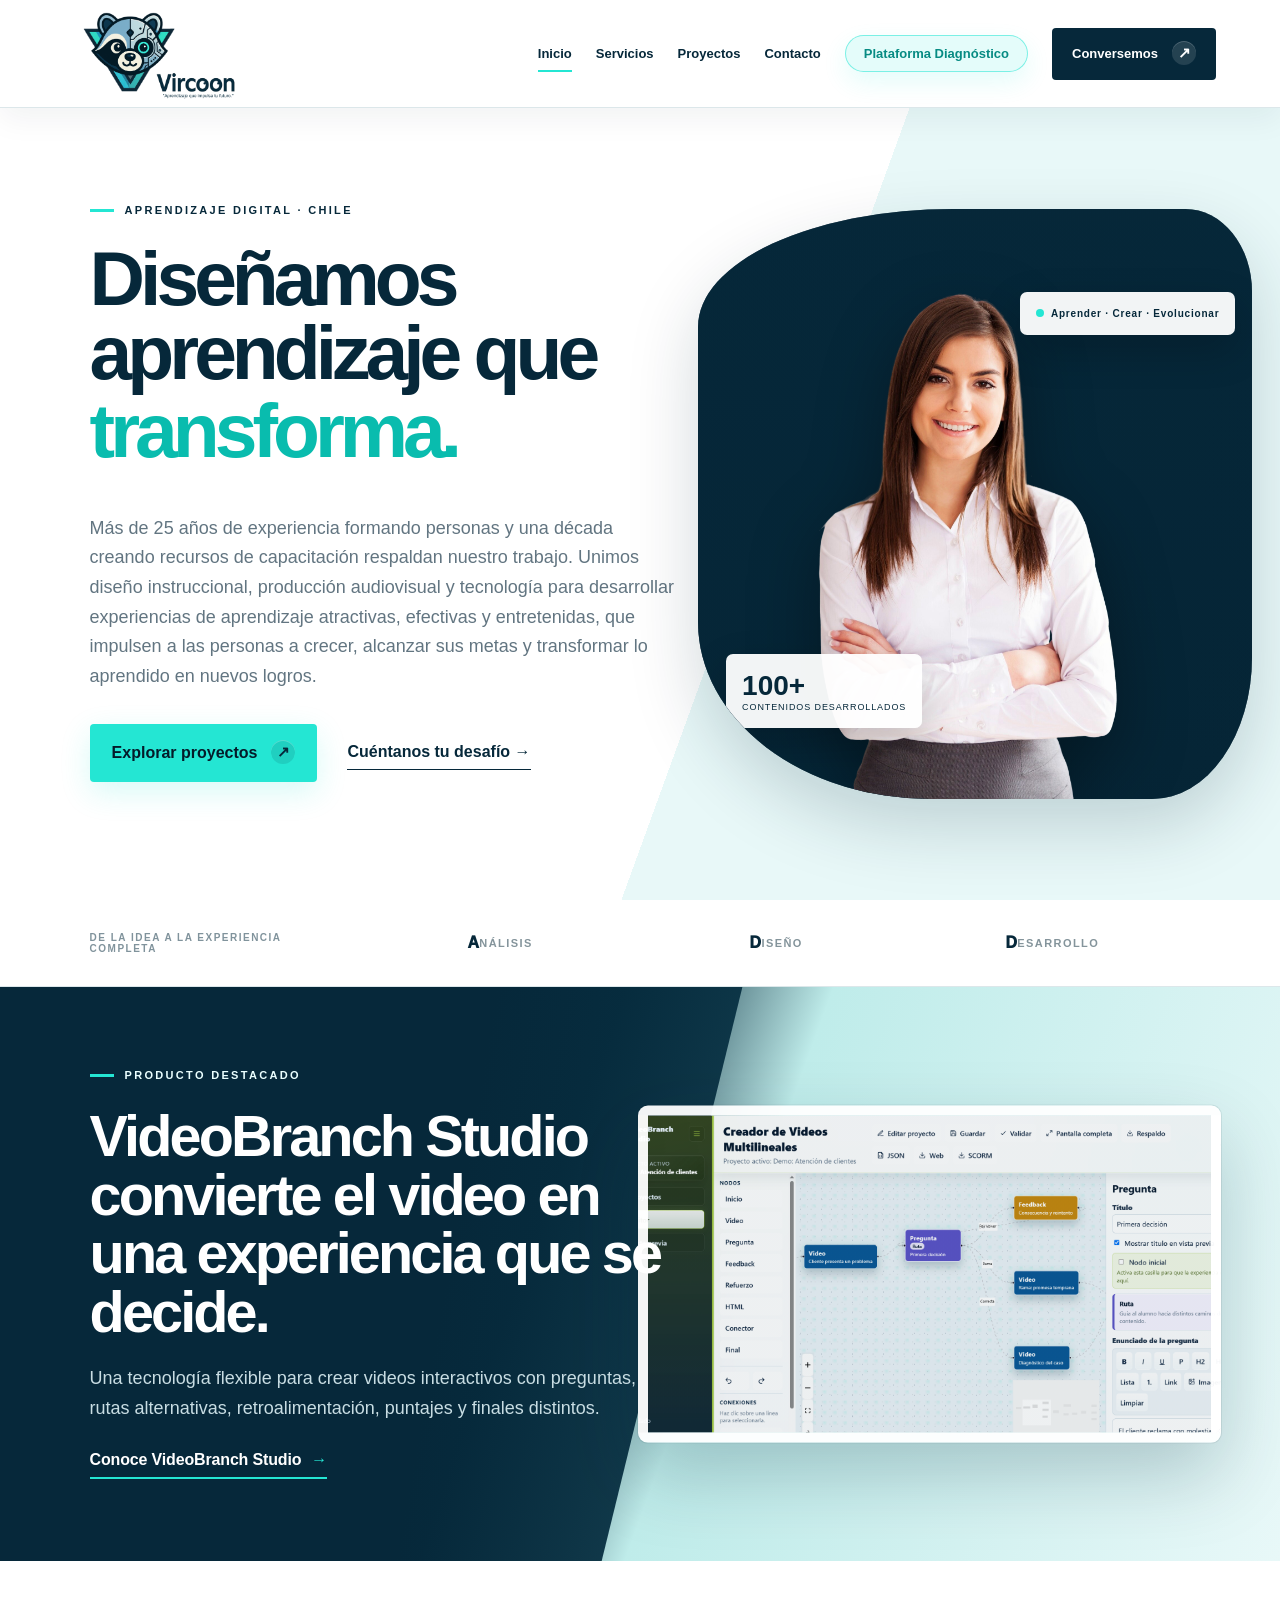
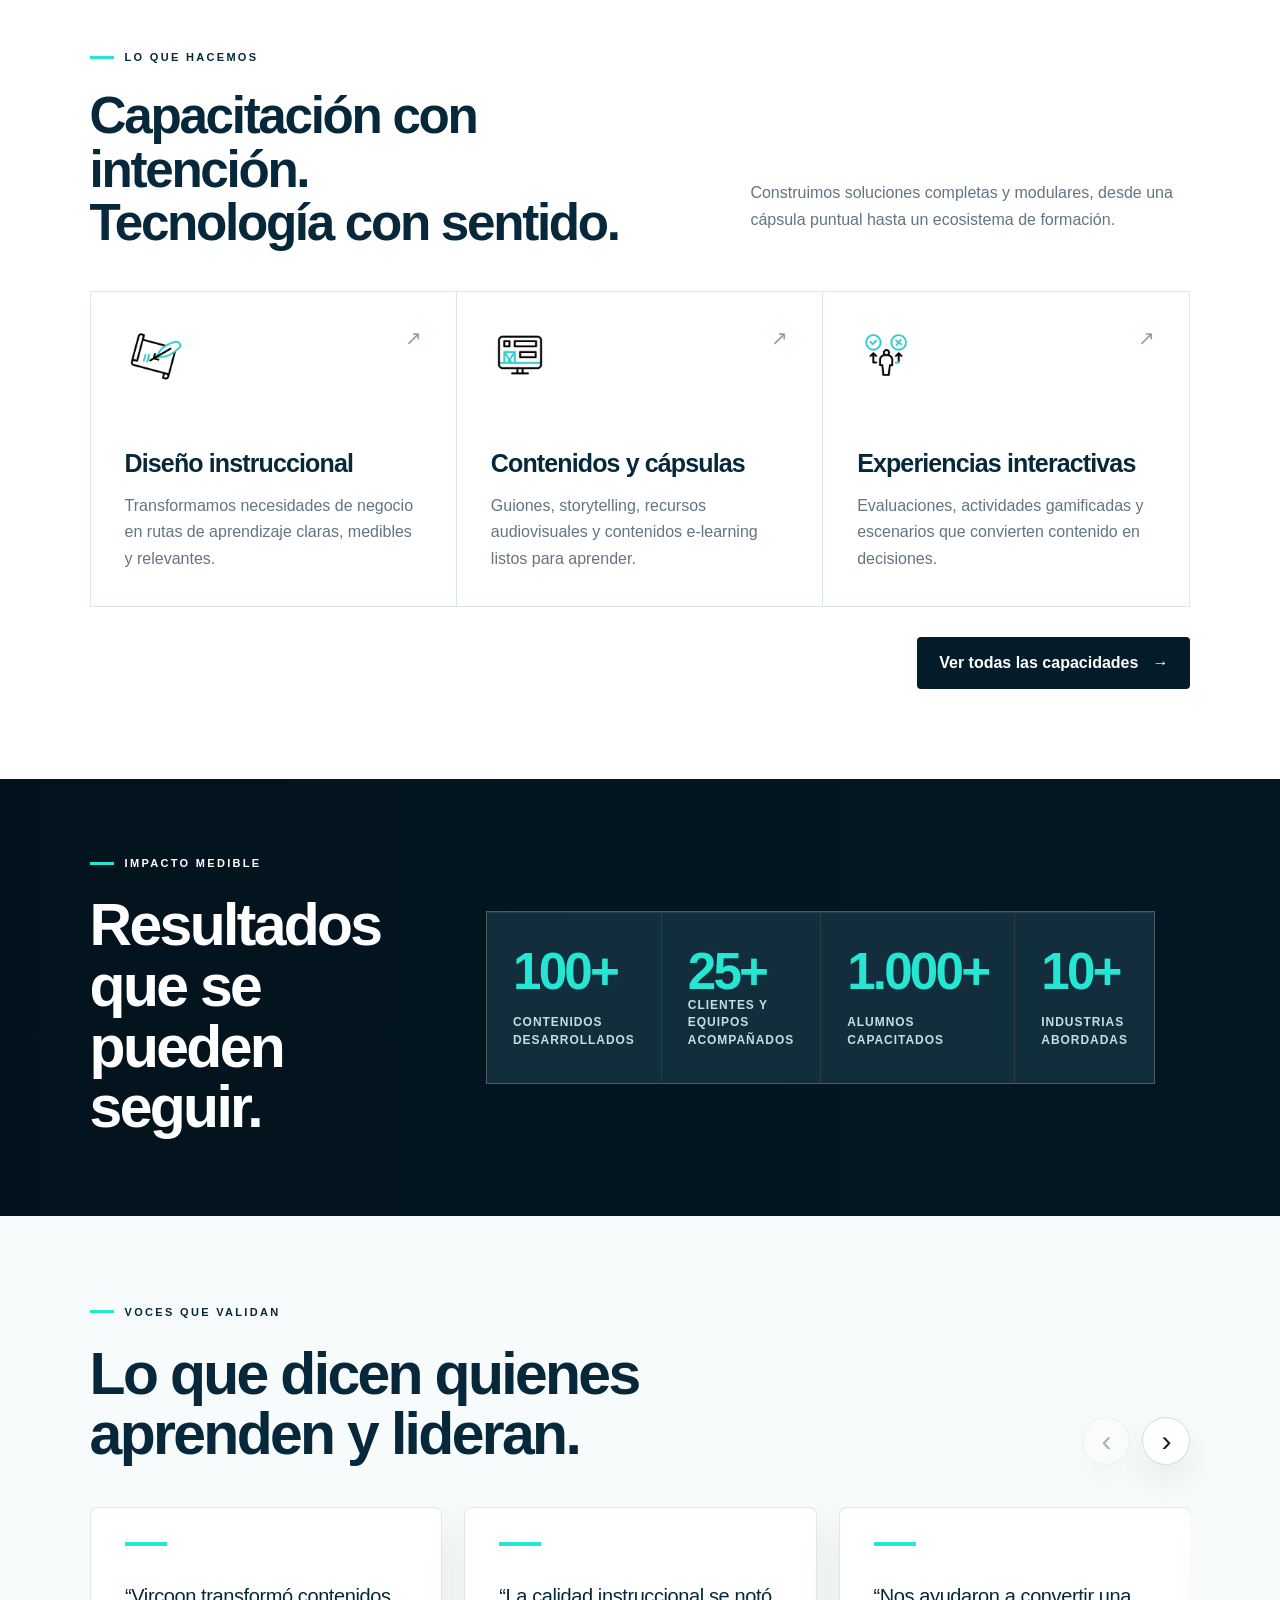
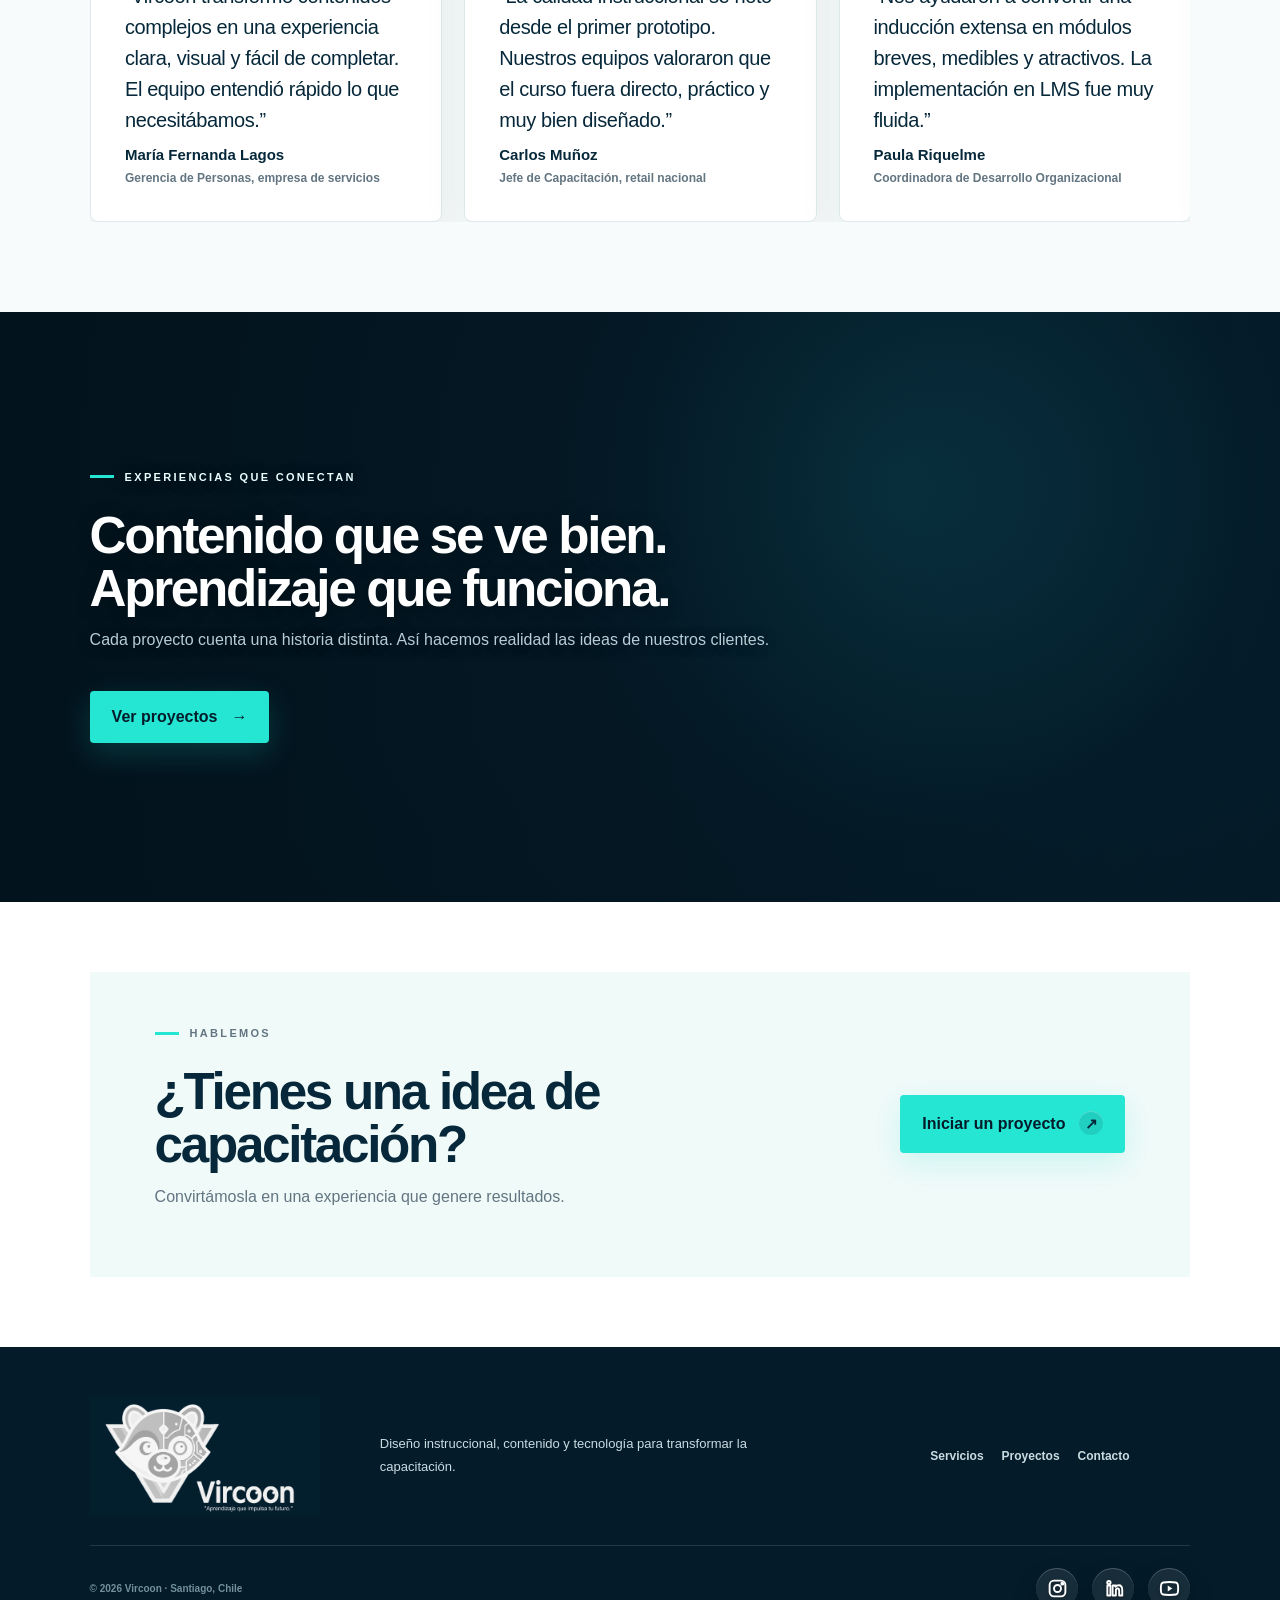
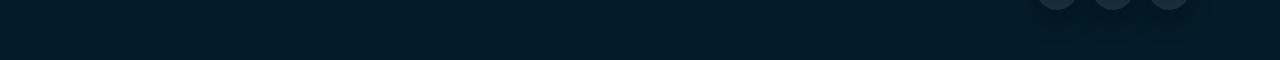
==== commit 24dedb0f: "Commit_IndexDoblePunto" ====
--- a/index.html
+++ b/index.html
@@ -5,6 +5,6 @@
 <section class="product-teaser" aria-labelledby="product-teaser-title"><div><p class="eyebrow"><span></span> PRODUCTO DESTACADO</p><h2 id="product-teaser-title">VideoBranch Studio convierte el video en<br>una experiencia que se decide.</h2><p>Una tecnolog&iacute;a flexible para crear videos interactivos con preguntas,<br>rutas alternativas, retroalimentaci&oacute;n, puntajes y finales distintos.</p><a class="product-teaser-link" href="proyectos.html#producto-destacado">Conoce VideoBranch Studio <span aria-hidden="true">&#8594;</span></a></div></section><section class="section compact"><div class="section-heading"><div><p class="eyebrow"><span></span> LO QUE HACEMOS</p><h2>Capacitación con intención.<br>Tecnología con sentido.</h2></div><p>Construimos soluciones completas y modulares, desde una cápsula puntual hasta un ecosistema de formación.</p></div><div class="capability-grid"><article class="capability-card"><div class="card-top"><img class="card-icon" src="images/icon-diseno-instruccional.gif" alt="Icono de diseño instruccional"><span>&#8599;</span></div><h3>Diseño instruccional</h3><p>Transformamos necesidades de negocio en rutas de aprendizaje claras, medibles y relevantes.</p></article><article class="capability-card"><div class="card-top"><img class="card-icon" src="images/icon-contenidos-capsulas.gif" alt="Icono de contenidos y cápsulas"><span>&#8599;</span></div><h3>Contenidos y cápsulas</h3><p>Guiones, storytelling, recursos audiovisuales y contenidos e-learning listos para aprender.</p></article><article class="capability-card"><div class="card-top"><img class="card-icon" src="images/icon-experiencias-interactivas.gif" alt="Icono de experiencias interactivas"><span>&#8599;</span></div><h3>Experiencias interactivas</h3><p>Evaluaciones, actividades gamificadas y escenarios que convierten contenido en decisiones.</p></article></div><div class="section-action"><a class="button dark" href="servicios.html">Ver todas las capacidades <span>&#8594;</span></a></div></section>
 <section class="stats-band" aria-labelledby="stats-title"><video class="stats-background-video" autoplay muted loop playsinline aria-hidden="true"><source src="videos/video-comentarios.mp4" type="video/mp4"></video><div class="stats-shade"></div><div class="stats-heading"><p class="eyebrow"><span></span> IMPACTO MEDIBLE</p><h2 id="stats-title">Resultados que se pueden seguir.</h2></div><div class="stats-grid"><article><strong>100+</strong><span>Contenidos desarrollados</span></article><article><strong>25+</strong><span>Clientes y equipos acompañados</span></article><article><strong>1.000+</strong><span>Alumnos capacitados</span></article><article><strong>10+</strong><span>Industrias abordadas</span></article></div></section>
 <section class="testimonials-section" aria-labelledby="testimonials-title"><div class="testimonials-top"><div><p class="eyebrow"><span></span> VOCES QUE VALIDAN</p><h2 id="testimonials-title">Lo que dicen quienes aprenden y lideran.</h2></div><div class="testimonial-controls"><button class="carousel-button" type="button" data-testimonial-prev aria-label="Comentario anterior">‹</button><button class="carousel-button" type="button" data-testimonial-next aria-label="Comentario siguiente">›</button></div></div><div class="testimonial-viewport"><div class="testimonial-track"><article class="testimonial-card"><p>“Vircoon transformó contenidos complejos en una experiencia clara, visual y fácil de completar. El equipo entendió rápido lo que necesitábamos.”</p><div><strong>María Fernanda Lagos</strong><span>Gerencia de Personas, empresa de servicios</span></div></article><article class="testimonial-card"><p>“La calidad instruccional se notó desde el primer prototipo. Nuestros equipos valoraron que el curso fuera directo, práctico y muy bien diseñado.”</p><div><strong>Carlos Muñoz</strong><span>Jefe de Capacitación, retail nacional</span></div></article><article class="testimonial-card"><p>“Nos ayudaron a convertir una inducción extensa en módulos breves, medibles y atractivos. La implementación en LMS fue muy fluida.”</p><div><strong>Paula Riquelme</strong><span>Coordinadora de Desarrollo Organizacional</span></div></article><article class="testimonial-card"><p>“El enfoque mezcló pedagogía, narrativa y tecnología sin perder foco en el negocio. Fue una colaboración ordenada y muy profesional.”</p><div><strong>Andrés Valdés</strong><span>Subgerencia de Operaciones, industria financiera</span></div></article><article class="testimonial-card"><p>“Los contenidos quedaron modernos y cercanos. Logramos mejorar la participación y contar con recursos reutilizables para futuras capacitaciones.”</p><div><strong>Constanza Herrera</strong><span>Líder de Academia Corporativa</span></div></article></div></div></section>
-<section class="video-band"><video autoplay muted loop playsinline><source src="videos/showreel.mp4" type="video/mp4"></video><div class="video-shade"></div><div class="video-content"><p class="eyebrow light"><span></span> EXPERIENCIAS QUE CONECTAN</p><h2>Contenido que se ve bien.<br>Aprendizaje que funciona.</h2><p>Cada proyecto cuenta una historia distinta. Así hacemos realidad las ideas de nuestros clientes..</p><a href="proyectos.html" class="button primary video-button">Ver proyectos <span>&#8594;</span></a></div></section>
+<section class="video-band"><video autoplay muted loop playsinline><source src="videos/showreel.mp4" type="video/mp4"></video><div class="video-shade"></div><div class="video-content"><p class="eyebrow light"><span></span> EXPERIENCIAS QUE CONECTAN</p><h2>Contenido que se ve bien.<br>Aprendizaje que funciona.</h2><p>Cada proyecto cuenta una historia distinta. Así hacemos realidad las ideas de nuestros clientes.</p><a href="proyectos.html" class="button primary video-button">Ver proyectos <span>&#8594;</span></a></div></section>
 <section class="cta-panel"><div><p class="eyebrow"><span></span> HABLEMOS</p><h2>¿Tienes una idea de capacitación?</h2><p>Convirtámosla en una experiencia que genere resultados.</p></div><a href="contacto.html" class="button primary">Iniciar un proyecto <span class="button-icon" aria-hidden="true">&#8599;</span></a></section></main>
 <footer><a href="index.html" class="footer-brand"><img src="images/vircoon-footer-logo.png" alt="Vircoon"></a><p>Diseño instruccional, contenido y tecnología para transformar la capacitación.</p><div><a href="servicios.html">Servicios</a><a href="proyectos.html">Proyectos</a><a href="contacto.html">Contacto</a><a href="https://vircoon.com/academia" target="_blank" rel="noopener">LMS</a></div><div class="footer-bottom"><small>© 2026 Vircoon · Santiago, Chile</small><div class="footer-social" aria-label="Redes sociales"><a class="social-link" href="#" aria-label="Instagram"><svg viewBox="0 0 24 24" aria-hidden="true"><rect x="3" y="3" width="18" height="18" rx="5"></rect><circle cx="12" cy="12" r="4"></circle><circle cx="17.5" cy="6.5" r="1.1"></circle></svg></a><a class="social-link" href="#" aria-label="LinkedIn"><svg viewBox="0 0 24 24" aria-hidden="true"><path d="M4.98 8.5H8.5V20H4.98z"></path><circle cx="6.74" cy="5.25" r="1.9"></circle><path d="M11 8.5h3.35v1.57c.5-.92 1.73-1.82 3.55-1.82 3.8 0 4.1 2.5 4.1 5.75V20h-3.52v-5.3c0-1.26-.03-2.88-1.76-2.88-1.76 0-2.03 1.37-2.03 2.8V20H11z"></path></svg></a><a class="social-link" href="#" aria-label="YouTube"><svg viewBox="0 0 24 24" aria-hidden="true"><path d="M21.4 7.2a3 3 0 0 0-2.1-2.1C17.45 4.6 12 4.6 12 4.6s-5.45 0-7.3.5a3 3 0 0 0-2.1 2.1A31.2 31.2 0 0 0 2.1 12c0 1.62.17 3.23.5 4.8a3 3 0 0 0 2.1 2.1c1.85.5 7.3.5 7.3.5s5.45 0 7.3-.5a3 3 0 0 0 2.1-2.1c.33-1.57.5-3.18.5-4.8 0-1.62-.17-3.23-.5-4.8Z"></path><path d="m10 15.3 5.2-3.3L10 8.7z" class="social-play"></path></svg></a></div></div></footer></div><script src="js/script.js"></script></body></html>
